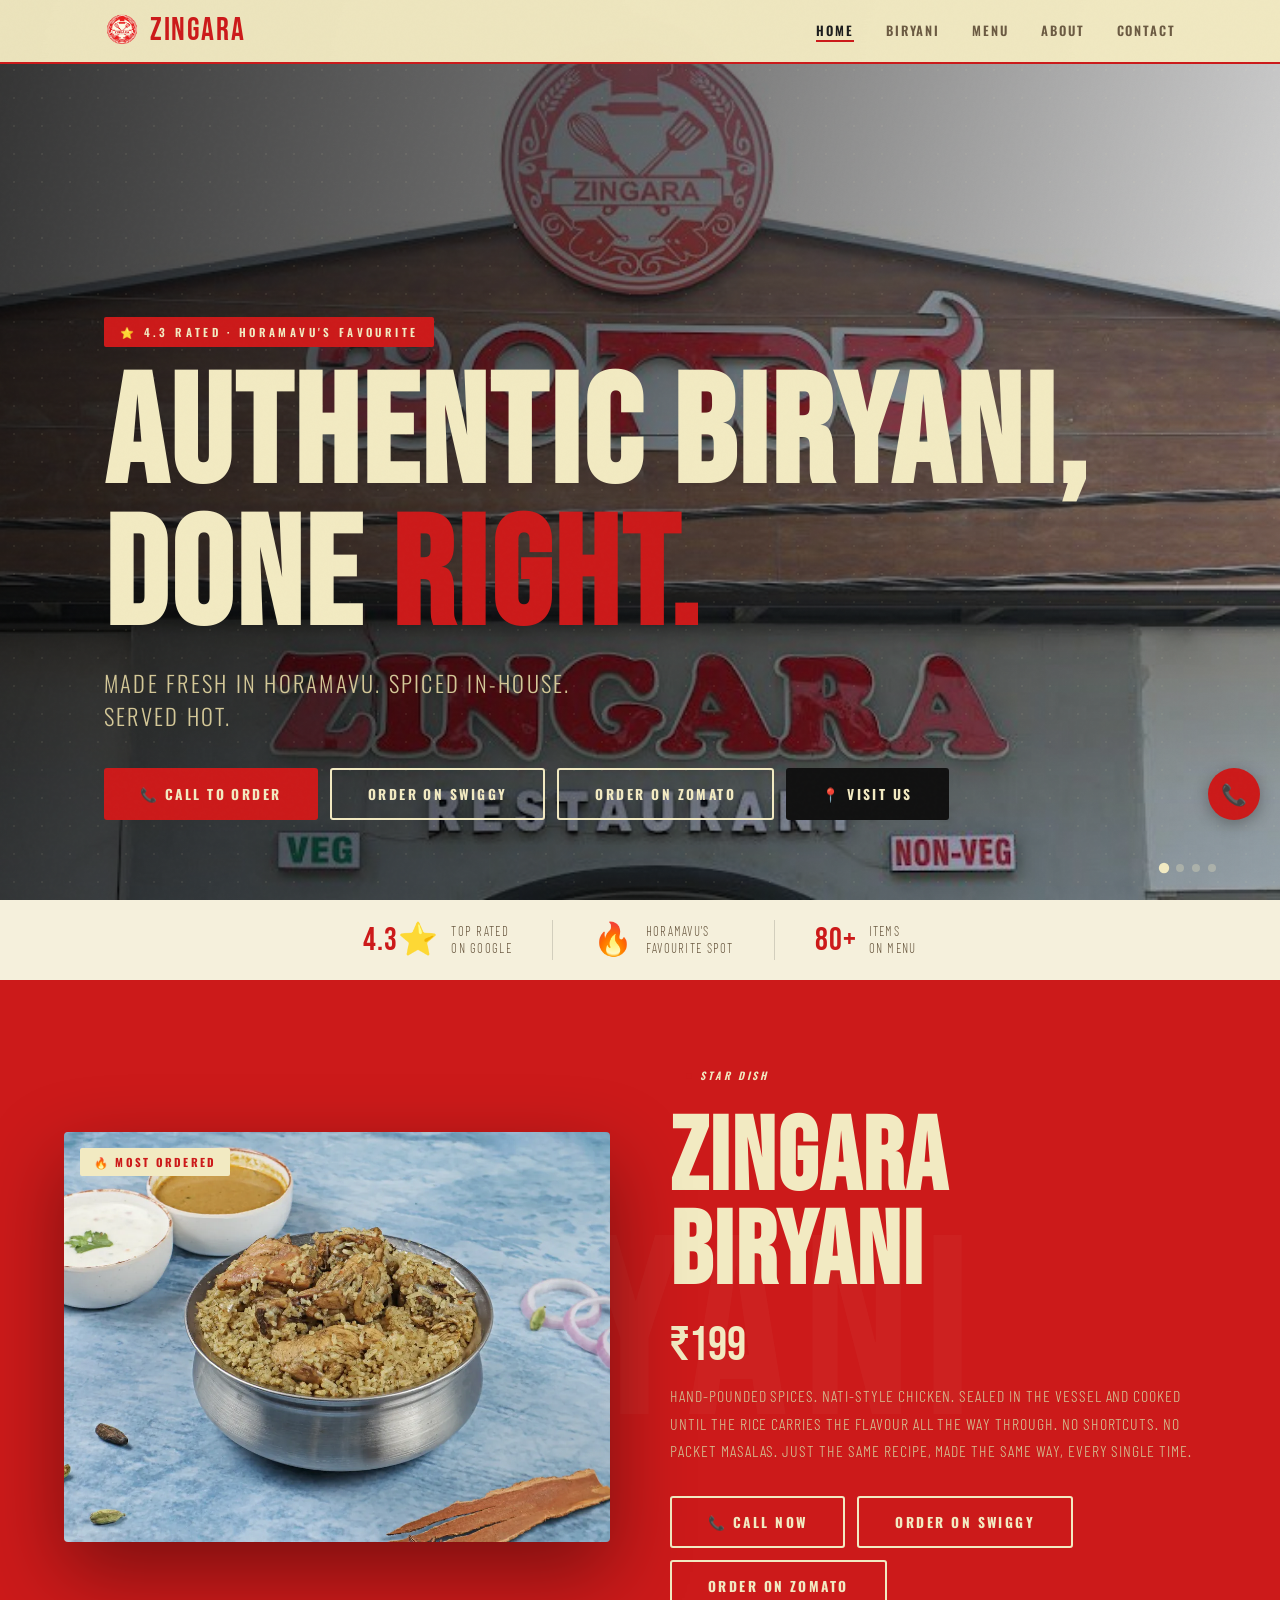
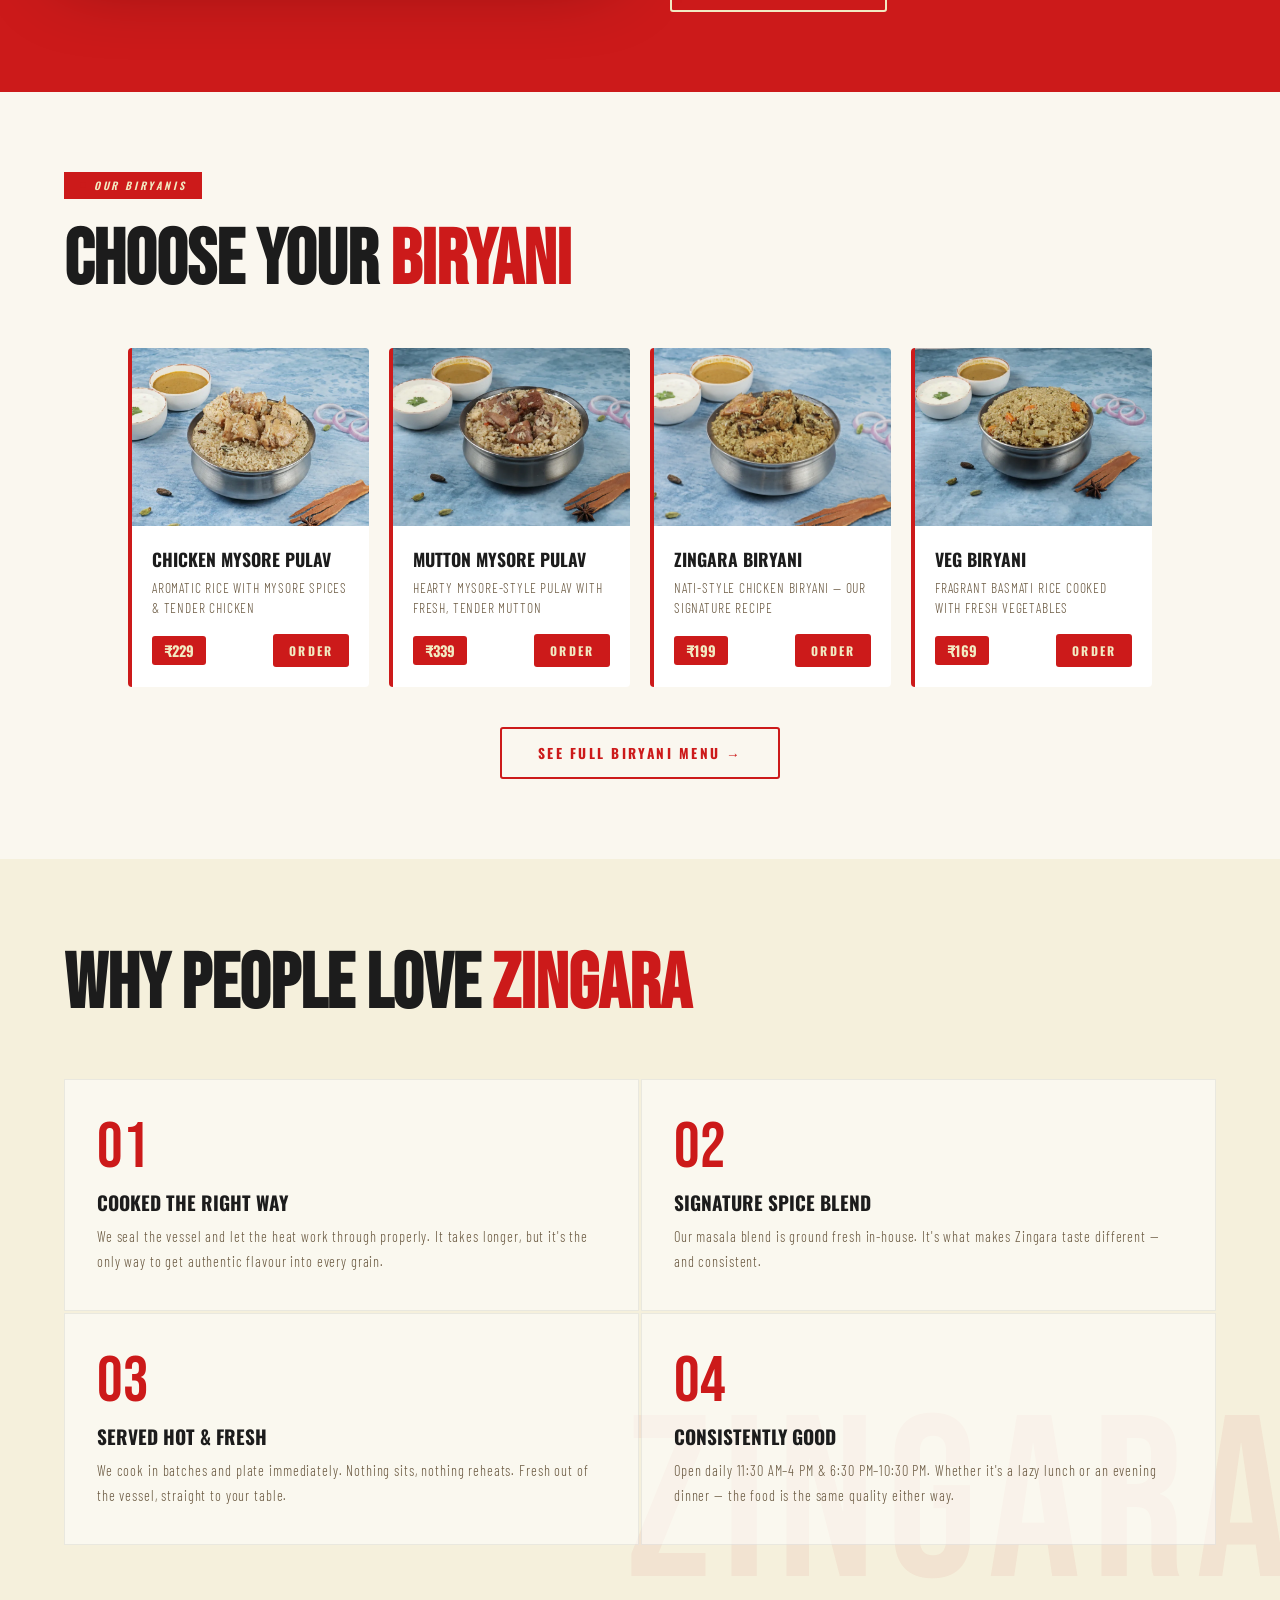
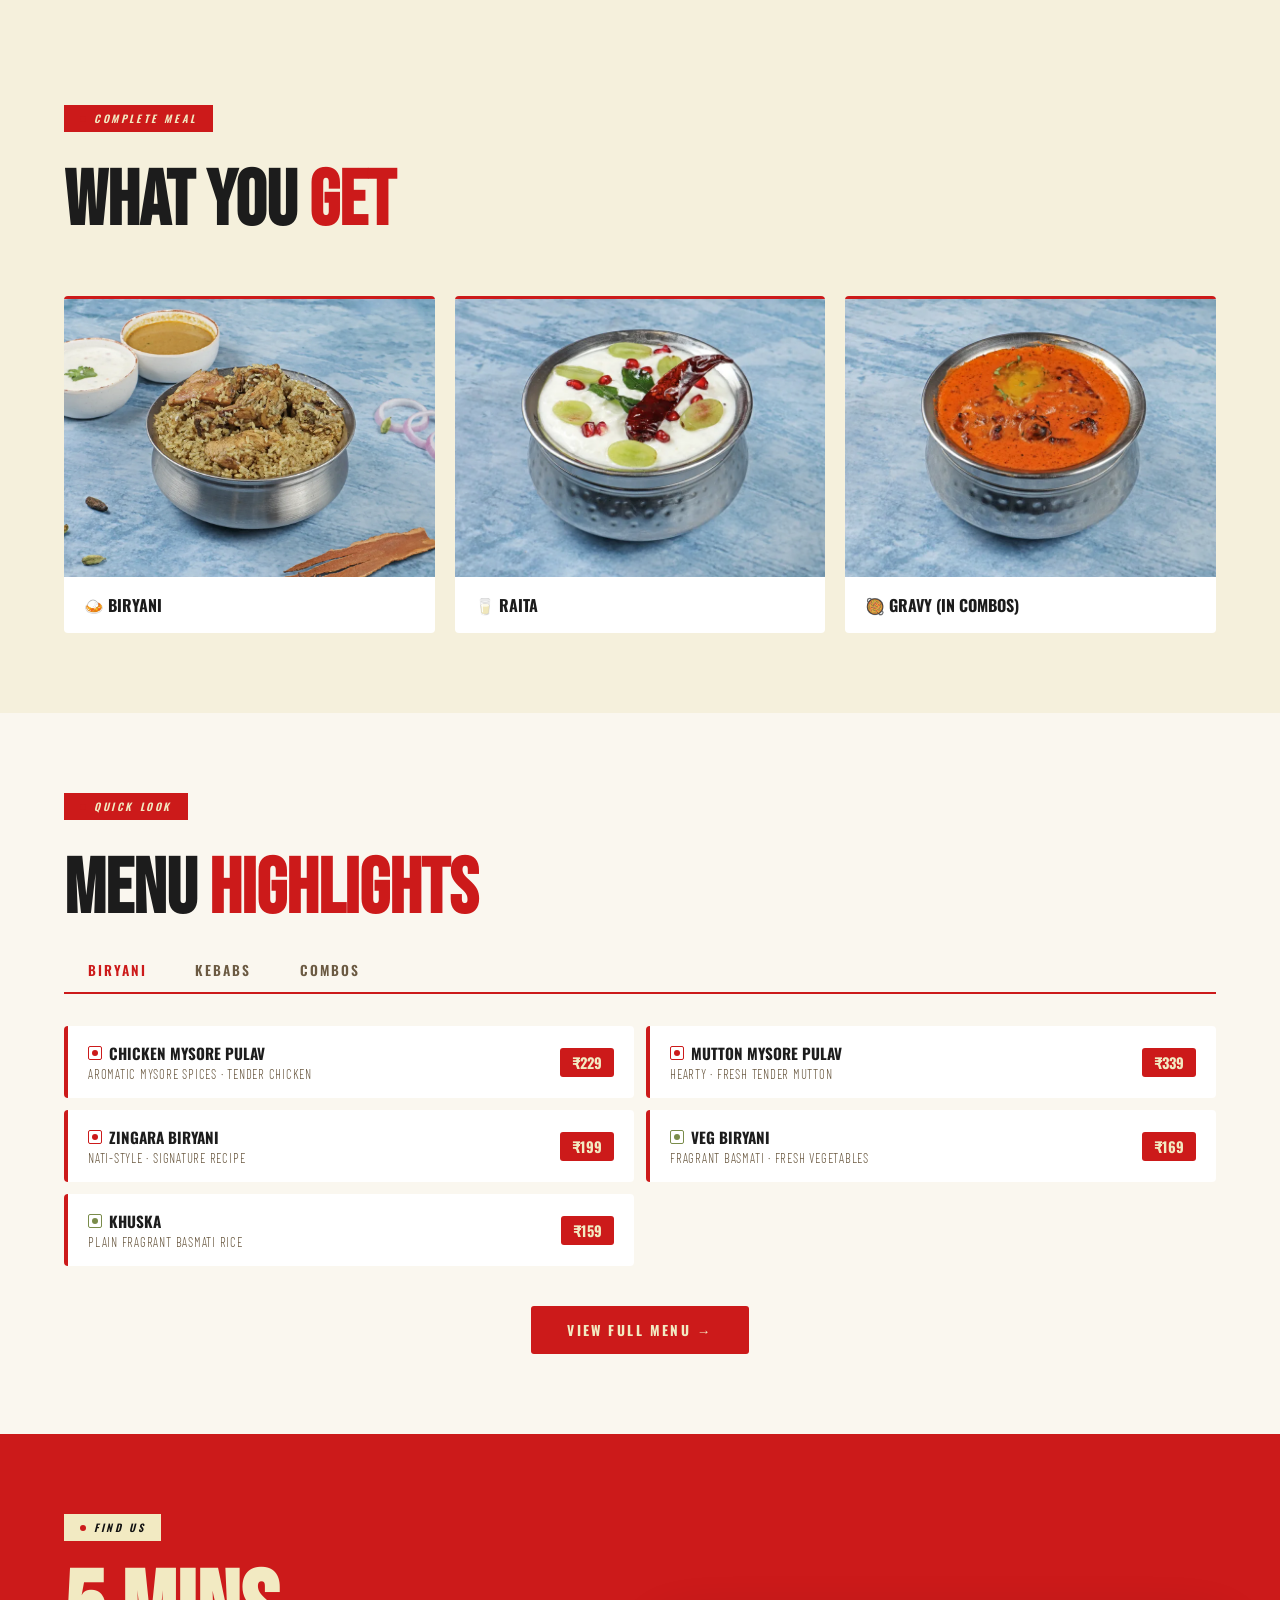
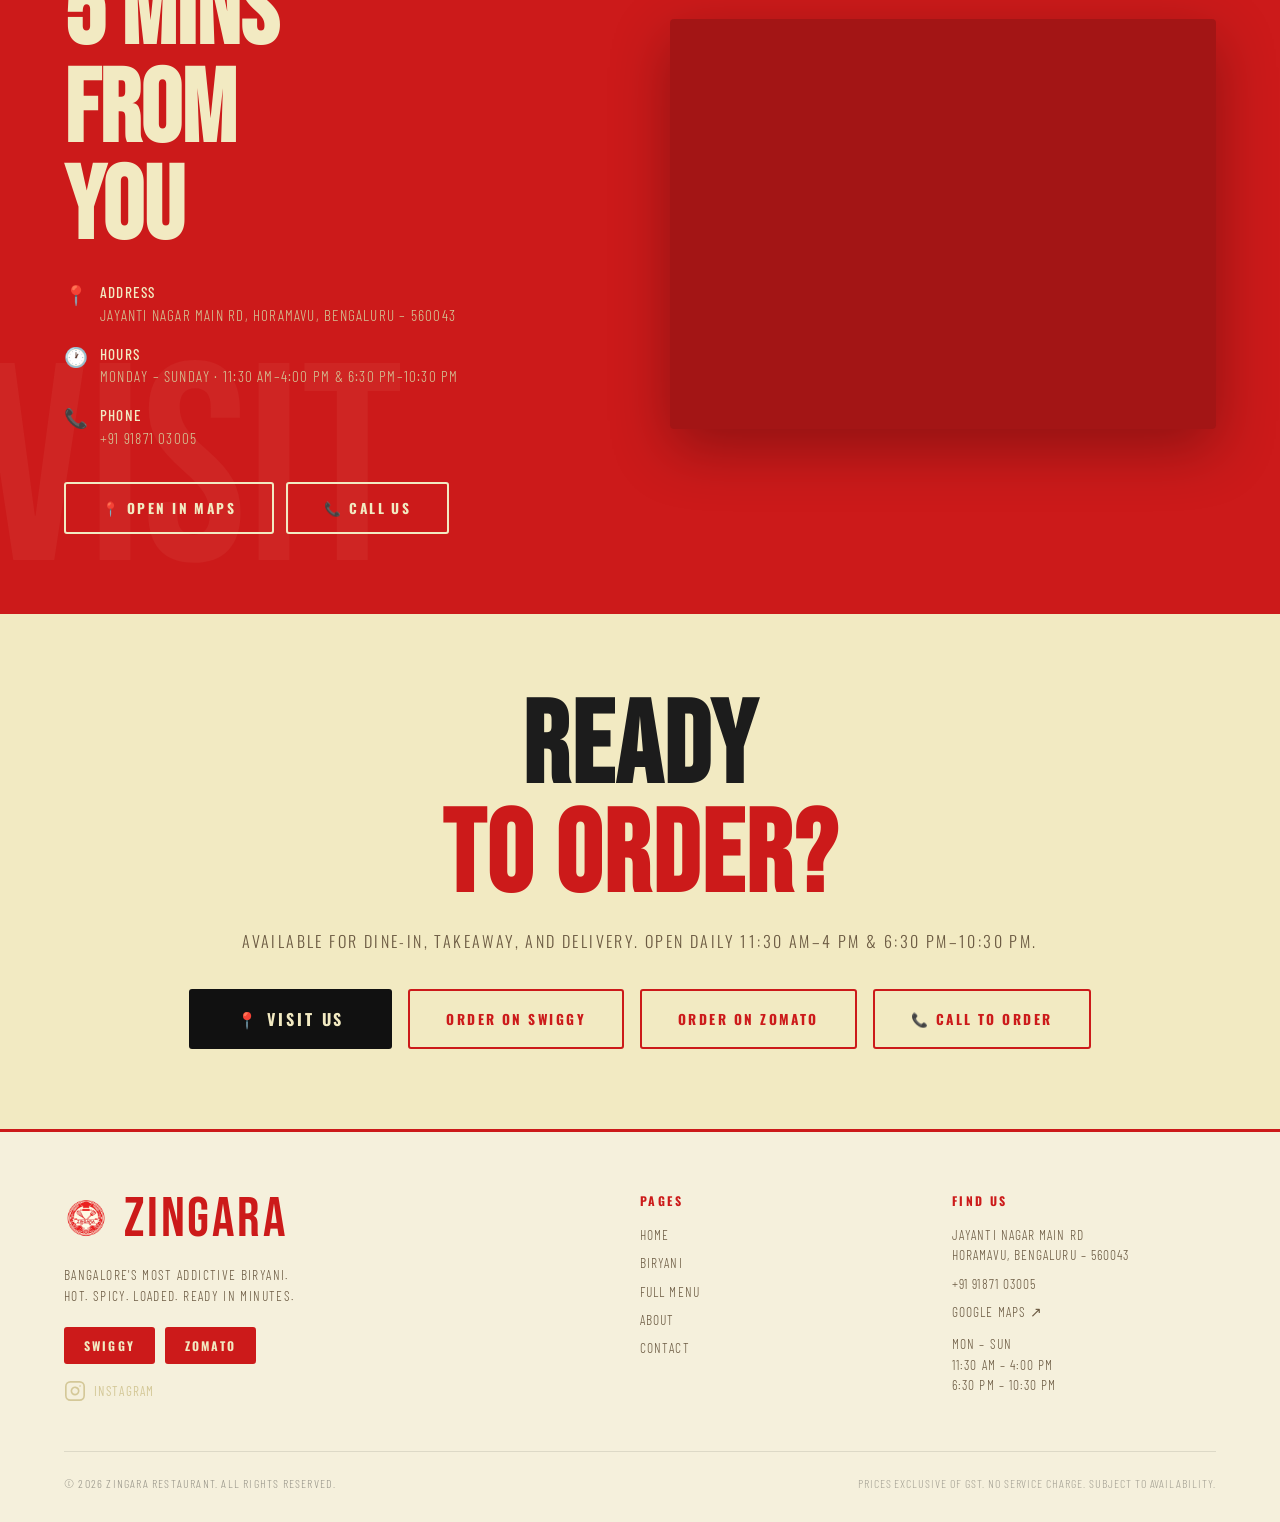
==== index.html @ f8fba6cc "Remove reveal animations, lazy loading, pageFadeIn — instant display on all non-hero elements" ====
<!DOCTYPE html>
<html lang="en">
<head>
  <meta charset="UTF-8">
  <meta name="viewport" content="width=device-width, initial-scale=1.0">

  <!-- SEO -->
  <title>Zingara Restaurant — Best Biryani in Horamavu, Bangalore | Call to Order</title>
  <meta name="description" content="Zingara Restaurant in Horamavu, Bangalore. Rated 4.3⭐ for authentic dum biryani, Chicken Mysore Pulav, Mutton Biryani & more. Call 09187103005 or order on Swiggy & Zomato.">
  <meta name="keywords" content="biryani horamavu, best biryani bangalore, zingara restaurant, chicken biryani near me, mutton biryani horamavu, food delivery horamavu">
  <meta name="robots" content="index, follow">

  <!-- Open Graph -->
  <meta property="og:title" content="Zingara Restaurant — Best Biryani in Horamavu, Bangalore">
  <meta property="og:description" content="Rated 4.3⭐ — Dum biryani, Mysore Pulav, Seekh Kebab. Order now or visit us in Horamavu, Bengaluru.">
  <meta property="og:type" content="restaurant">
  <meta property="og:image" content="images/hero-1.jpg">
  <meta property="og:url" content="https://zingara.in">

  <!-- Favicon -->
  <link rel="icon" type="image/x-icon" href="favicon.ico">
  <link rel="icon" type="image/png" href="images/logo.png">

  <!-- Canonical -->
  <link rel="canonical" href="https://zingara.in/">

  <!-- Fonts -->
  <link rel="preconnect" href="https://fonts.googleapis.com">
  <link rel="preconnect" href="https://fonts.gstatic.com" crossorigin>
  <link href="https://fonts.googleapis.com/css2?family=Bebas+Neue&family=Oswald:wght@300;400;600;700&family=Barlow+Condensed:wght@300;400;500;600&display=swap" rel="stylesheet">

  <!-- Preload critical first-view image -->
  <link rel="preload" as="image" href="images/hero-1.jpg" type="image/jpeg">

  <!-- Stylesheet -->
  <link rel="stylesheet" href="css/style.css">

  <!-- Schema.org structured data -->
  <script type="application/ld+json">
  {
    "@context": "https://schema.org",
    "@type": "Restaurant",
    "name": "Zingara Restaurant",
    "description": "Authentic biryani and South Indian cuisine in Horamavu, Bangalore.",
    "address": {
      "@type": "PostalAddress",
      "streetAddress": "Jayanti Nagar Main Road, Horamavu",
      "addressLocality": "Bengaluru",
      "addressRegion": "Karnataka",
      "postalCode": "560043",
      "addressCountry": "IN"
    },
    "telephone": "+919187103005",
    "aggregateRating": {
      "@type": "AggregateRating",
      "ratingValue": "4.3",
      "reviewCount": "123"
    },
    "servesCuisine": ["South Indian", "Biryani", "Kebabs", "North Indian"],
    "priceRange": "₹400–₹600",
    "openingHours": ["Mo-Su 11:30-16:00", "Mo-Su 18:30-22:30"],
    "url": "https://zingara.in",
    "hasMap": "https://maps.app.goo.gl/2zYzayMaxCLqLi6e7"
  }
  </script>
</head>
<body>

<!-- ── NAVBAR ── -->
<nav id="navbar"></nav>
<div class="nav-overlay" id="navOverlay"></div>
<div class="mobile-nav" id="mobileNav"></div>

<!-- ══════════════════════════════════════
     SECTION 1: HERO
════════════════════════════════════════ -->
<section class="hero" aria-label="Hero banner">
  <!-- Carousel slides — add your images as images/hero-1.JPG etc -->
  <div class="hero-carousel">
    <div class="hero-slide active">
      <picture>
          <source srcset="images/hero-1.jpg" type="image/jpeg">
          <img
        src="images/hero-1.jpg"
        alt="Zingara signature biryani served hot"
        width="1440" height="900"
        loading="eager"
        fetchpriority="high"
      >
        </picture>
    </div>
    <div class="hero-slide">
      <picture>
          <source srcset="images/hero-2.jpg" type="image/jpeg">
          <img
        src="images/hero-2.jpg"
        alt="Chicken Mysore Pulav at Zingara"
        width="1440" height="900"
      >
        </picture>
    </div>
    <div class="hero-slide">
      <picture>
          <source srcset="images/hero-3.jpg" type="image/jpeg">
          <img
        src="images/hero-3.jpg"
        alt="Seekh kebab platter at Zingara Restaurant"
        width="1440" height="900"
      >
        </picture>
    </div>
    <div class="hero-slide">
      <picture>
          <source srcset="images/hero-4.jpg" type="image/jpeg">
          <img
        src="images/hero-4.jpg"
        alt="Zingara Restaurant interior Horamavu"
        width="1440" height="900"
      >
        </picture>
    </div>
  </div>
  <div class="hero-overlay" aria-hidden="true"></div>
  <div class="hero-pattern" aria-hidden="true"></div>

  <div class="hero-content">
    <div class="hero-badge">⭐ 4.3 Rated · Horamavu's Favourite</div>
    <h1 class="hero-title">
      AUTHENTIC BIRYANI,<br>DONE <span class="accent">RIGHT.</span>
    </h1>
    <p class="hero-sub">Made fresh in Horamavu. Spiced in-house. Served hot.</p>

    <div class="hero-ctas">
      <a href="tel:+919187103005" class="btn btn-primary hero-cta-call">📞 Call to Order</a>
      <a href="https://www.swiggy.com/direct/brand/230006?source=swiggy-direct&subSource=google" target="_blank" rel="noopener" class="btn btn-outline-cream hero-cta-swiggy">Order on Swiggy</a>
      <a href="https://link.zomato.com/xqzv/rshare?id=133623290305633fe" target="_blank" rel="noopener" class="btn btn-outline-cream hero-cta-zomato">Order on Zomato</a>
      <a href="#order-online" class="btn btn-primary hero-cta-order">Order Online</a>
      <a href="https://maps.app.goo.gl/2zYzayMaxCLqLi6e7" target="_blank" rel="noopener" class="btn btn-black hero-cta-visit">📍 Visit Us</a>
    </div>
  </div>

  <!-- Dot navigation -->
  <div class="hero-dots" aria-label="Carousel navigation">
    <button class="hero-dot active" aria-label="Slide 1"></button>
    <button class="hero-dot" aria-label="Slide 2"></button>
    <button class="hero-dot" aria-label="Slide 3"></button>
    <button class="hero-dot" aria-label="Slide 4"></button>
  </div>
</section>

<!-- ══════════════════════════════════════
     SECTION 2: TRUST BAR
════════════════════════════════════════ -->
<div class="trust-bar" aria-label="Trust indicators">
  <div class="trust-bar-inner">
    <div class="trust-item">
      <span class="trust-num">4.3⭐</span>
      <span class="trust-label">Top Rated<br>on Google</span>
    </div>
    <div class="trust-divider" aria-hidden="true"></div>
    <div class="trust-item">
      <span class="trust-num">🔥</span>
      <span class="trust-label">Horamavu's<br>Favourite Spot</span>
    </div>
    <div class="trust-divider" aria-hidden="true"></div>
    <div class="trust-item">
      <span class="trust-num">80+</span>
      <span class="trust-label">Items<br>on Menu</span>
    </div>
  </div>
</div>

<!-- ══════════════════════════════════════
     SECTION 3: STAR PRODUCT
════════════════════════════════════════ -->
<section class="star-product" aria-label="Featured dish">
  <div class="star-product-inner">
    <div class="star-product-img">
      <span class="most-ordered-tag">🔥 Most Ordered</span>
      <picture>
          <source srcset="images/opt/zingara-biryani-lg.webp" type="image/webp">
          <img
        src="images/opt/zingara-biryani-lg.jpg"
        alt="Zingara Biryani — our signature nati-style chicken biryani"
        width="600" height="450"
        loading="eager" fetchpriority="high"
      >
        </picture>
    </div>
    <div class="star-product-text">
      <div class="section-badge">Star Dish</div>
      <h2>ZINGARA<br>BIRYANI</h2>
      <div class="price">₹199</div>
      <p class="desc">
        Hand-pounded spices. Nati-style chicken. Sealed in the vessel
        and cooked until the rice carries the flavour all the way through.
        No shortcuts. No packet masalas. Just the same recipe,
        made the same way, every single time.
      </p>
      <div class="star-ctas">
        <a href="tel:+919187103005" class="btn btn-outline-cream">📞 Call Now</a>
        <a href="https://www.swiggy.com/direct/brand/230006?source=swiggy-direct&subSource=google" target="_blank" rel="noopener" class="btn btn-outline-cream">Order on Swiggy</a>
        <a href="https://link.zomato.com/xqzv/rshare?id=133623290305633fe" target="_blank" rel="noopener" class="btn btn-outline-cream">Order on Zomato</a>
      </div>
    </div>
  </div>
</section>

<!-- ══════════════════════════════════════
     SECTION 4: CHOOSE YOUR BIRYANI
════════════════════════════════════════ -->
<section class="biryani-grid-section" aria-label="Choose your biryani">
  <div class="section-header">
    <div class="section-badge">Our Biryanis</div>
    <h2>CHOOSE YOUR <span class="red">BIRYANI</span></h2>
  </div>
  <div class="biryani-grid container">
    <!-- Card 1 -->
    <article class="biryani-card">
      <div class="biryani-card-img">
        <picture>
          <source srcset="images/opt/chicken-mysore-pulav.webp" type="image/webp">
          <img src="images/opt/chicken-mysore-pulav.jpg" alt="Chicken Mysore Pulav" width="400" height="300">
        </picture>
      </div>
      <div class="biryani-card-body">
        <div class="biryani-card-name">Chicken Mysore Pulav</div>
        <p class="biryani-card-hook">Aromatic rice with Mysore spices & tender chicken</p>
        <div class="biryani-card-footer">
          <span class="price-badge">₹229</span>
          <a href="tel:+919187103005" class="btn btn-primary">Order</a>
        </div>
      </div>
    </article>
    <!-- Card 2 -->
    <article class="biryani-card">
      <div class="biryani-card-img">
        <picture>
          <source srcset="images/opt/mutton-mysore-pulav.webp" type="image/webp">
          <img src="images/opt/mutton-mysore-pulav.jpg" alt="Mutton Mysore Pulav" width="400" height="300">
        </picture>
      </div>
      <div class="biryani-card-body">
        <div class="biryani-card-name">Mutton Mysore Pulav</div>
        <p class="biryani-card-hook">Hearty Mysore-style pulav with fresh, tender mutton</p>
        <div class="biryani-card-footer">
          <span class="price-badge">₹339</span>
          <a href="tel:+919187103005" class="btn btn-primary">Order</a>
        </div>
      </div>
    </article>
    <!-- Card 3 -->
    <article class="biryani-card">
      <div class="biryani-card-img">
        <picture>
          <source srcset="images/opt/zingara-biryani-lg.webp" type="image/webp">
          <img src="images/opt/zingara-biryani-lg.jpg" alt="Zingara Biryani" width="400" height="300">
        </picture>
      </div>
      <div class="biryani-card-body">
        <div class="biryani-card-name">Zingara Biryani</div>
        <p class="biryani-card-hook">Nati-style chicken biryani — our signature recipe</p>
        <div class="biryani-card-footer">
          <span class="price-badge">₹199</span>
          <a href="tel:+919187103005" class="btn btn-primary">Order</a>
        </div>
      </div>
    </article>
    <!-- Card 4 -->
    <article class="biryani-card">
      <div class="biryani-card-img">
        <picture>
          <source srcset="images/opt/veg-biryani.webp" type="image/webp">
          <img src="images/opt/veg-biryani.jpg" alt="Veg Biryani" width="400" height="300">
        </picture>
      </div>
      <div class="biryani-card-body">
        <div class="biryani-card-name">Veg Biryani</div>
        <p class="biryani-card-hook">Fragrant basmati rice cooked with fresh vegetables</p>
        <div class="biryani-card-footer">
          <span class="price-badge">₹169</span>
          <a href="tel:+919187103005" class="btn btn-primary">Order</a>
        </div>
      </div>
    </article>
  </div>
  <div style="text-align:center; margin-top:40px;" >
    <a href="biryani.html" class="btn btn-outline-red">See Full Biryani Menu →</a>
  </div>
</section>

<!-- ══════════════════════════════════════
     SECTION 5: WHY PEOPLE LOVE ZINGARA
════════════════════════════════════════ -->
<section class="why-love" aria-label="Why people love Zingara">
  <div class="why-love-inner">
    <h2 >WHY PEOPLE LOVE <span style="color:var(--red)">ZINGARA</span></h2>
    <div class="why-grid">
      <div class="why-item">
        <div class="why-num">01</div>
        <div class="why-title">Cooked the Right Way</div>
        <p class="why-desc">We seal the vessel and let the heat work through properly. It takes longer, but it's the only way to get authentic flavour into every grain.</p>
      </div>
      <div class="why-item">
        <div class="why-num">02</div>
        <div class="why-title">Signature Spice Blend</div>
        <p class="why-desc">Our masala blend is ground fresh in-house. It's what makes Zingara taste different — and consistent.</p>
      </div>
      <div class="why-item">
        <div class="why-num">03</div>
        <div class="why-title">Served Hot & Fresh</div>
        <p class="why-desc">We cook in batches and plate immediately. Nothing sits, nothing reheats. Fresh out of the vessel, straight to your table.</p>
      </div>
      <div class="why-item">
        <div class="why-num">04</div>
        <div class="why-title">Consistently Good</div>
        <p class="why-desc">Open daily 11:30 AM–4 PM &amp; 6:30 PM–10:30 PM. Whether it's a lazy lunch or an evening dinner — the food is the same quality either way.</p>
      </div>
    </div>
  </div>
</section>

<!-- ══════════════════════════════════════
     SECTION 6: WHAT YOU GET
════════════════════════════════════════ -->
<section class="what-you-get" aria-label="What you get with your meal">
  <div class="what-you-get-inner">
    <div class="section-badge">Complete Meal</div>
    <h2 >WHAT YOU <span style="color:var(--red)">GET</span></h2>
    <div class="what-grid">
      <div class="what-card">
        <div class="what-card-img">
          <picture>
          <source srcset="images/opt/zingara-biryani-lg.webp" type="image/webp">
          <img src="images/opt/zingara-biryani-lg.jpg" alt="Biryani portion" width="400" height="300">
        </picture>
        </div>
        <div class="what-card-label">🍛 Biryani</div>
      </div>
      <div class="what-card">
        <div class="what-card-img">
          <picture>
          <source srcset="images/opt/curd-rice.webp" type="image/webp">
          <img src="images/opt/curd-rice.jpg" alt="Cooling raita" width="400" height="300">
        </picture>
        </div>
        <div class="what-card-label">🥛 Raita</div>
      </div>
      <div class="what-card">
        <div class="what-card-img">
          <picture>
          <source srcset="images/opt/butter-chicken.webp" type="image/webp">
          <img src="images/opt/butter-chicken.jpg" alt="Accompanying gravy" width="400" height="300">
        </picture>
        </div>
        <div class="what-card-label">🥘 Gravy (in combos)</div>
      </div>
    </div>
  </div>
</section>

<!-- ══════════════════════════════════════
     SECTION 7: QUICK MENU PREVIEW
════════════════════════════════════════ -->
<section class="menu-preview" aria-label="Quick menu preview">
  <div class="menu-preview-inner">
    <div class="section-badge">Quick Look</div>
    <h2 >MENU <span style="color:var(--red)">HIGHLIGHTS</span></h2>

    <div class="menu-tabs">
      <button class="menu-tab active" data-tab="tab-biryani">Biryani</button>
      <button class="menu-tab" data-tab="tab-kebabs">Kebabs</button>
      <button class="menu-tab" data-tab="tab-combos">Combos</button>
    </div>

    <!-- Biryani tab -->
    <div class="menu-panel active" id="tab-biryani">
      <div class="menu-item-row">
        <div>
          <div class="menu-item-name" style="display:flex;align-items:center;gap:7px;"><span class="nonveg-dot" aria-label="Non-vegetarian"></span> Chicken Mysore Pulav</div>
          <div class="menu-item-desc">Aromatic Mysore spices · tender chicken</div>
        </div>
        <span class="price-badge">₹229</span>
      </div>
      <div class="menu-item-row">
        <div>
          <div class="menu-item-name" style="display:flex;align-items:center;gap:7px;"><span class="nonveg-dot" aria-label="Non-vegetarian"></span> Mutton Mysore Pulav</div>
          <div class="menu-item-desc">Hearty · fresh tender mutton</div>
        </div>
        <span class="price-badge">₹339</span>
      </div>
      <div class="menu-item-row">
        <div>
          <div class="menu-item-name" style="display:flex;align-items:center;gap:7px;"><span class="nonveg-dot" aria-label="Non-vegetarian"></span> Zingara Biryani</div>
          <div class="menu-item-desc">Nati-style · signature recipe</div>
        </div>
        <span class="price-badge">₹199</span>
      </div>
      <div class="menu-item-row">
        <div>
          <div class="menu-item-name" style="display:flex;align-items:center;gap:7px;"><span class="veg-dot" aria-label="Vegetarian"></span> Veg Biryani</div>
          <div class="menu-item-desc">Fragrant basmati · fresh vegetables</div>
        </div>
        <span class="price-badge">₹169</span>
      </div>
      <div class="menu-item-row">
        <div>
          <div class="menu-item-name" style="display:flex;align-items:center;gap:7px;"><span class="veg-dot" aria-label="Vegetarian"></span> Khuska</div>
          <div class="menu-item-desc">Plain fragrant basmati rice</div>
        </div>
        <span class="price-badge">₹159</span>
      </div>
    </div>

    <!-- Kebabs tab -->
    <div class="menu-panel" id="tab-kebabs">
      <div class="menu-item-row">
        <div>
          <div class="menu-item-name" style="display:flex;align-items:center;gap:7px;"><span class="nonveg-dot" aria-label="Non-vegetarian"></span>Peri Peri Chicken Seekh Kebab</div>
          <div class="menu-item-desc">African-Portuguese spices · tangy perfection</div>
        </div>
        <span class="price-badge">₹169</span>
      </div>
      <div class="menu-item-row">
        <div>
          <div class="menu-item-name" style="display:flex;align-items:center;gap:7px;"><span class="nonveg-dot" aria-label="Non-vegetarian"></span>Thai Basil & Lemongrass Chicken Seekh</div>
          <div class="menu-item-desc">Lemongrass · kaffir lime · Thai basil</div>
        </div>
        <span class="price-badge">₹169</span>
      </div>
      <div class="menu-item-row">
        <div>
          <div class="menu-item-name" style="display:flex;align-items:center;gap:7px;"><span class="nonveg-dot" aria-label="Non-vegetarian"></span>Cheesy Jalapeño Chicken Seekh</div>
          <div class="menu-item-desc">Melted cheese · spicy jalapeño</div>
        </div>
        <span class="price-badge">₹169</span>
      </div>
      <div class="menu-item-row">
        <div>
          <div class="menu-item-name" style="display:flex;align-items:center;gap:7px;"><span class="nonveg-dot" aria-label="Non-vegetarian"></span>Spicy Mutton Seekh</div>
          <div class="menu-item-desc">Bold masala · smoky · Chef's Special</div>
        </div>
        <span class="price-badge">₹219</span>
      </div>
      <div class="menu-item-row">
        <div>
          <div class="menu-item-name" style="display:flex;align-items:center;gap:7px;"><span class="nonveg-dot" aria-label="Non-vegetarian"></span>Chicken Seekh Platter</div>
          <div class="menu-item-desc">4 pcs · onion salad · mint chutney · gravy · 2 parota</div>
        </div>
        <span class="price-badge">₹349</span>
      </div>
    </div>

    <!-- Combos tab -->
    <div class="menu-panel" id="tab-combos">
      <div class="menu-item-row">
        <div>
          <div class="menu-item-name" style="display:flex;align-items:center;gap:7px;"><span class="nonveg-dot" aria-label="Non-vegetarian"></span>Chicken Mysore Pulav Meal</div>
          <div class="menu-item-desc">Pulav + Seekh (1pc) + Raita + Chicken Gravy + Parota + Sweet</div>
        </div>
        <span class="price-badge">₹299</span>
      </div>
      <div class="menu-item-row">
        <div>
          <div class="menu-item-name" style="display:flex;align-items:center;gap:7px;"><span class="nonveg-dot" aria-label="Non-vegetarian"></span>Mutton Mysore Pulav Meal</div>
          <div class="menu-item-desc">Pulav + Mutton Seekh (1pc) + Raita + Mutton Gravy + Parota + Sweet</div>
        </div>
        <span class="price-badge">₹359</span>
      </div>
      <div class="menu-item-row">
        <div>
          <div class="menu-item-name" style="display:flex;align-items:center;gap:7px;"><span class="veg-dot" aria-label="Vegetarian"></span>Veg / Mushroom Biryani Meal</div>
          <div class="menu-item-desc">Biryani + Veg Kabab + Raita + Veg Gravy + Parota + Sweet</div>
        </div>
        <span class="price-badge">₹219</span>
      </div>
    </div>

    <div class="menu-preview-cta">
      <a href="menu.html" class="btn btn-primary">View Full Menu →</a>
    </div>
  </div>
</section>

<!-- ══════════════════════════════════════
     SECTION 8: LOCATION
════════════════════════════════════════ -->
<section class="location-section" aria-label="Location and directions">
  <div class="location-inner">
    <div class="location-text">
      <div class="section-badge" style="background:var(--cream); color:var(--black);">Find Us</div>
      <h2>5 MINS<br>FROM<br>YOU</h2>
      <div class="location-detail">
        <span class="location-icon">📍</span>
        <div class="location-info">
          <strong>Address</strong>
          Jayanti Nagar Main Rd, Horamavu, Bengaluru – 560043
        </div>
      </div>
      <div class="location-detail">
        <span class="location-icon">🕐</span>
        <div class="location-info">
          <strong>Hours</strong>
          Monday – Sunday · 11:30 AM–4:00 PM &amp; 6:30 PM–10:30 PM
        </div>
      </div>
      <div class="location-detail">
        <span class="location-icon">📞</span>
        <div class="location-info">
          <strong>Phone</strong>
          +91 91871 03005
        </div>
      </div>
      <div class="location-ctas">
        <a href="https://maps.app.goo.gl/2zYzayMaxCLqLi6e7" target="_blank" rel="noopener" class="btn btn-outline-cream">📍 Open in Maps</a>
        <a href="tel:+919187103005" class="btn btn-outline-cream">📞 Call Us</a>
      </div>
    </div>
    <div class="location-map">
      <!-- Replace src with actual Google Maps embed URL when available -->
      <iframe
        title="Zingara Restaurant location map"
        src="https://maps.google.com/maps?q=Jayanti+Nagar+Main+Rd+Horamavu+Bengaluru&output=embed"
        allowfullscreen referrerpolicy="no-referrer-when-downgrade"
        style="width:100%;height:100%;border:0;"
      ></iframe>
    </div>
  </div>
</section>

<!-- ══════════════════════════════════════
     SECTION 9: FINAL PUSH
════════════════════════════════════════ -->
<section class="final-push" id="order-online" aria-label="Final call to action">
  <div class="container">
    <h2 >READY<br><span>TO ORDER?</span></h2>
    <p >Available for dine-in, takeaway, and delivery. Open daily 11:30 AM–4 PM &amp; 6:30 PM–10:30 PM.</p>
    <div class="final-ctas">
      <a href="https://maps.app.goo.gl/2zYzayMaxCLqLi6e7" target="_blank" rel="noopener" class="btn btn-black" style="font-size:1rem; padding:18px 48px;">📍 Visit Us</a>
      <a href="https://www.swiggy.com/direct/brand/230006?source=swiggy-direct&subSource=google" target="_blank" rel="noopener" class="btn btn-outline-red">Order on Swiggy</a>
      <a href="https://link.zomato.com/xqzv/rshare?id=133623290305633fe" target="_blank" rel="noopener" class="btn btn-outline-red">Order on Zomato</a>
      <a href="tel:+919187103005" class="btn btn-outline-red">📞 Call to Order</a>
    </div>
  </div>
</section>

<!-- ── FOOTER ── -->
<footer id="site-footer"></footer>

<!-- ── FLOATING BUTTONS ── -->
<div class="floating-btns" aria-label="Quick contact">
  <a href="tel:+919187103005" class="floating-btn floating-call" title="Call Us" aria-label="Call Zingara">📞</a>
</div>

<!-- Scripts -->
<script src="js/components.js"></script>
<script src="js/main.js"></script>
</body>
</html>
---- css/style.css ----
/* ============================================================
   ZINGARA RESTAURANT — GLOBAL STYLESHEET
   Design System: Bold Street / High-Energy / Food-First
   ============================================================ */

/* ── GOOGLE FONTS ── */
@import url('https://fonts.googleapis.com/css2?family=Bebas+Neue&family=Oswald:wght@300;400;600;700&family=Barlow+Condensed:wght@300;400;500;600&display=swap');

/* ── DESIGN TOKENS ── */
:root {
  --red: #CC1A1A;
  --red-hover: #A01010;
  --red-deep: #7A0A0A;
  --cream: #F2EAC2;
  --cream-dim: #D4C898;
  --black: #111111;
  --off-white: #FAF7EF;
  --warm-surf: #F5F0DC;
  --text-dark: #1C1C1C;
  --text-muted: #6B5A42;
  --border-cream: rgba(242, 234, 194, 0.2);
}

/* ── RESET ── */
*,
*::before,
*::after {
  margin: 0;
  padding: 0;
  box-sizing: border-box;
}

html {
  scroll-behavior: smooth;
}

img {
  display: block;
  width: 100%;
  height: 100%;
  object-fit: cover;
}

a {
  text-decoration: none;
  color: inherit;
}

ul {
  list-style: none;
}

button {
  cursor: pointer;
  border: none;
  background: none;
}

body {
  font-family: 'Barlow Condensed', sans-serif;
  background: var(--off-white);
  color: var(--text-dark);
  overflow-x: hidden;
}

/* ── NOISE TEXTURE OVERLAY ── */
body::after {
  content: '';
  position: fixed;
  inset: 0;
  background-image: url("data:image/svg+xml,%3Csvg viewBox='0 0 256 256' xmlns='http://www.w3.org/2000/svg'%3E%3Cfilter id='n'%3E%3CfeTurbulence type='fractalNoise' baseFrequency='0.9' numOctaves='4' stitchTiles='stitch'/%3E%3C/filter%3E%3Crect width='100%25' height='100%25' filter='url(%23n)' opacity='0.04'/%3E%3C/svg%3E");
  pointer-events: none;
  z-index: 9999;
  opacity: 0.35;
}

/* â”€â”€ PAGE HERO BACKGROUNDS (STATIC) â”€â”€ */
.page-hero-bg {
  position: absolute;
  inset: 0;
  z-index: 0;
  background-size: cover;
  background-position: center;
  pointer-events: none;
  transform: scale(1.02);
}

.page-hero-scrim {
  position: absolute;
  inset: 0;
  z-index: 1;
  pointer-events: none;
}

.page-hero-scrim--light {
  background: linear-gradient(180deg,
      rgba(242, 234, 194, 0.92) 0%,
      rgba(242, 234, 194, 0.70) 45%,
      rgba(242, 234, 194, 0.90) 100%);
}

/* ============================================================
   TYPOGRAPHY UTILITIES
   ============================================================ */
.font-display {
  font-family: 'Bebas Neue', sans-serif;
  font-weight: 400;
  text-transform: uppercase;
  letter-spacing: 0.04em;
}

.font-ui {
  font-family: 'Oswald', sans-serif;
  text-transform: uppercase;
}

.font-body {
  font-family: 'Barlow Condensed', sans-serif;
}

/* ============================================================
   LAYOUT UTILITIES
   ============================================================ */
.container {
  max-width: 1200px;
  margin: 0 auto;
  padding: 0 5vw;
}

.section {
  padding: 80px 5vw;
}

.section-sm {
  padding: 60px 5vw;
}

/* ============================================================
   SECTION LABEL BADGE
   ============================================================ */
.section-badge {
  display: inline-flex;
  align-items: center;
  gap: 8px;
  background: var(--red);
  color: var(--cream);
  font-family: 'Oswald', sans-serif;
  font-weight: 600;
  font-style: italic;
  font-size: 0.65rem;
  letter-spacing: 0.25em;
  text-transform: uppercase;
  padding: 6px 16px;
  border-radius: 0;
  margin-bottom: 24px;
}

.section-badge::before {
  content: '';
  width: 6px;
  height: 6px;
  border-radius: 50%;
  background: var(--red);
  flex-shrink: 0;
}

/* ============================================================
   BUTTONS
   ============================================================ */
.btn {
  display: inline-flex;
  align-items: center;
  justify-content: center;
  gap: 8px;
  font-family: 'Oswald', sans-serif;
  font-weight: 700;
  font-size: 0.85rem;
  letter-spacing: 0.18em;
  text-transform: uppercase;
  padding: 14px 36px;
  border-radius: 3px;
  transition: all 0.2s ease;
  cursor: pointer;
  white-space: nowrap;
}

.btn-primary {
  background: var(--red);
  color: var(--cream);
}

.btn-primary:hover {
  background: var(--red-hover);
  transform: translateY(-1px);
}

.btn-primary:active {
  background: var(--red-deep);
  transform: translateY(0);
}

.btn-outline-cream {
  background: transparent;
  color: var(--cream);
  border: 2px solid var(--cream);
}

.btn-outline-cream:hover {
  background: rgba(242, 234, 194, 0.12);
}

.btn-outline-red {
  background: transparent;
  color: var(--red);
  border: 2px solid var(--red);
}

.btn-outline-red:hover {
  background: var(--red);
  color: var(--cream);
}

.btn-black {
  background: var(--black);
  color: var(--cream);
}

.btn-black:hover {
  background: #222;
}

/* ============================================================
   NAVBAR
   ============================================================ */
#navbar {
  position: fixed;
  top: 0;
  left: 0;
  right: 0;
  z-index: 1000;
  background: rgba(242, 234, 194, 0.97);
  backdrop-filter: blur(12px);
  border-bottom: 2px solid var(--red);
  height: 64px;
  transition: height 0.3s ease, border-width 0.3s ease;
}

#navbar.scrolled {
  height: 52px;
  border-bottom-width: 1px;
}

.nav-inner {
  max-width: 1200px;
  margin: 0 auto;
  padding: 0 5vw;
  height: 100%;
  display: flex;
  align-items: center;
  justify-content: space-between;
}

.nav-logo {
  font-family: 'Bebas Neue', sans-serif;
  font-size: 2rem;
  color: var(--red);
  letter-spacing: 0.05em;
  display: flex;
  align-items: center;
  gap: 10px;
  line-height: 1;
}

.nav-logo-img {
  height: 36px;
  width: auto;
  display: block;
  flex-shrink: 0;
  object-fit: contain;
  /* Uncomment if logo needs inverting on dark navbar: */
  /* filter: brightness(0) invert(1); */
}

.nav-links {
  display: flex;
  align-items: center;
  gap: 32px;
}

.nav-links a {
  font-family: 'Oswald', sans-serif;
  font-weight: 600;
  font-size: 0.8rem;
  letter-spacing: 0.15em;
  text-transform: uppercase;
  color: var(--text-muted);
  position: relative;
  padding-bottom: 2px;
  transition: color 0.2s;
}

.nav-links a::after {
  content: '';
  position: absolute;
  bottom: 0;
  left: 0;
  width: 0;
  height: 2px;
  background: var(--red);
  transition: width 0.25s ease;
}

.nav-links a.active {
  color: var(--text-dark);
}

.nav-links a.active::after {
  width: 100%;
}

.nav-links a:hover {
  color: var(--text-dark);
}

.nav-links a:hover::after {
  width: 100%;
}

.hamburger {
  display: none;
  flex-direction: column;
  gap: 5px;
  padding: 8px;
  cursor: pointer;
  z-index: 1002;
  background: rgba(242, 234, 194, 0.1);
  border-radius: 4px;
  border: 1px solid rgba(204, 26, 26, 0.3);
}

/* Home hero: keep extra CTA mobile-only */
.hero-cta-order {
  display: none;
}

.hamburger span {
  display: block;
  width: 24px;
  height: 3px;
  background: var(--red);
  border-radius: 2px;
  transition: all 0.3s ease;
  box-shadow: 0 1px 2px rgba(0, 0, 0, 0.2);
}

.hamburger:hover {
  background: rgba(242, 234, 194, 0.2);
  border-color: var(--red);
}

.hamburger:hover span {
  background: var(--red-hover);
}

/* Mobile nav drawer */
.mobile-nav {
  display: none;
  position: fixed;
  top: 0;
  right: 0;
  bottom: 0;
  width: 280px;
  z-index: 1001;
  background: var(--red);
  padding: 80px 40px 40px;
  flex-direction: column;
  gap: 8px;
  transform: translateX(100%);
  transition: transform 0.35s cubic-bezier(0.16, 1, 0.3, 1);
}

.mobile-nav.open {
  transform: translateX(0);
}

.mobile-nav a {
  font-family: 'Bebas Neue', sans-serif;
  font-size: 2rem;
  color: var(--cream);
  letter-spacing: 0.04em;
  padding: 8px 0;
  border-bottom: 1px solid rgba(242, 234, 194, 0.15);
}

.mobile-nav a.active {
  color: #fff;
}

.mobile-nav a.active::after {
  content: '';
  display: block;
  width: 48px;
  height: 2px;
  background: var(--cream);
  margin-top: 6px;
}

.mobile-nav a:last-child {
  border: none;
}

.mobile-nav-close {
  position: absolute;
  top: 20px;
  right: 20px;
  font-size: 1.5rem;
  color: var(--cream);
  background: none;
  border: none;
  cursor: pointer;
}

.nav-overlay {
  display: none;
  position: fixed;
  inset: 0;
  z-index: 1000;
  background: rgba(0, 0, 0, 0.5);
}

.nav-overlay.open {
  display: block;
}

/* ============================================================
   HERO SECTION
   ============================================================ */
.hero {
  position: relative;
  min-height: 100vh;
  display: flex;
  align-items: flex-end;
  padding-bottom: 80px;
  overflow: hidden;
  background: var(--black);
}

.hero-carousel {
  position: absolute;
  inset: 0;
  z-index: 0;
}

.hero-slide {
  position: absolute;
  inset: 0;
  opacity: 0;
  transition: opacity 1.2s ease;
  background: #1a0a0a;
  /* fallback */
}

.hero-slide.active {
  opacity: 1;
}

.hero-slide img {
  width: 100%;
  height: 100%;
  object-fit: cover;
  /* Lazy-load friendly sizing */
}

/* Gradient overlay: darkens left side for text legibility */
.hero-overlay {
  position: absolute;
  inset: 0;
  z-index: 1;
  background: linear-gradient(105deg,
      rgba(0, 0, 0, 0.80) 0%,
      rgba(0, 0, 0, 0.50) 50%,
      rgba(0, 0, 0, 0.10) 100%);
}

/* Dot grid atmospheric pattern */
.hero-pattern {
  position: absolute;
  inset: 0;
  z-index: 2;
  background-image: radial-gradient(circle, rgba(242, 234, 194, 0.07) 1px, transparent 1px);
  background-size: 28px 28px;
  pointer-events: none;
}

.hero-content {
  position: relative;
  z-index: 3;
  max-width: 1200px;
  margin: 0 auto;
  padding: 0 5vw;
  width: 100%;
}

.hero-badge {
  display: inline-flex;
  align-items: center;
  gap: 8px;
  background: var(--red);
  color: var(--cream);
  font-family: 'Oswald', sans-serif;
  font-weight: 600;
  font-size: 0.7rem;
  letter-spacing: 0.3em;
  text-transform: uppercase;
  padding: 7px 16px;
  border-radius: 2px;
  margin-bottom: 20px;
  opacity: 0;
  transform: translateY(40px);
  animation: heroReveal 0.9s cubic-bezier(0.16, 1, 0.3, 1) 0.2s forwards;
}

.hero h1 {
  font-family: 'Bebas Neue', sans-serif;
  font-size: clamp(4rem, 12vw, 10rem);
  color: var(--cream);
  line-height: 0.92;
  letter-spacing: 0.02em;
  text-transform: uppercase;
  opacity: 0;
  transform: translateY(40px);
  animation: heroReveal 0.9s cubic-bezier(0.16, 1, 0.3, 1) 0.32s forwards;
}

.hero h1 .accent {
  color: var(--red);
}

.hero-sub {
  font-family: 'Oswald', sans-serif;
  font-weight: 300;
  font-size: clamp(1rem, 2vw, 1.4rem);
  color: var(--cream-dim);
  letter-spacing: 0.1em;
  text-transform: uppercase;
  margin-top: 16px;
  max-width: 520px;
  opacity: 0;
  transform: translateY(40px);
  animation: heroReveal 0.9s cubic-bezier(0.16, 1, 0.3, 1) 0.44s forwards;
}

.hero-ctas {
  display: flex;
  flex-wrap: wrap;
  gap: 12px;
  margin-top: 36px;
  opacity: 0;
  transform: translateY(40px);
  animation: heroReveal 0.9s cubic-bezier(0.16, 1, 0.3, 1) 0.56s forwards;
}

/* Carousel dots */
.hero-dots {
  position: absolute;
  bottom: 28px;
  right: 5vw;
  z-index: 4;
  display: flex;
  gap: 8px;
}

.hero-dot {
  width: 8px;
  height: 8px;
  border-radius: 50%;
  background: rgba(242, 234, 194, 0.3);
  border: none;
  cursor: pointer;
  transition: background 0.3s, transform 0.3s;
}

.hero-dot.active {
  background: var(--cream);
  transform: scale(1.3);
}

@keyframes heroReveal {
  to {
    opacity: 1;
    transform: translateY(0);
  }
}

/* ============================================================
   TRUST BAR
   ============================================================ */
.trust-bar {
  background: var(--warm-surf);
  border-bottom: 2px solid var(--red);
  padding: 20px 5vw;
}

.trust-bar-inner {
  max-width: 1200px;
  margin: 0 auto;
  display: flex;
  align-items: center;
  justify-content: center;
  flex-wrap: wrap;
  gap: 40px;
}

.trust-item {
  display: flex;
  align-items: center;
  gap: 12px;
}

.trust-num {
  font-family: 'Bebas Neue', sans-serif;
  font-size: 2rem;
  color: var(--red);
  letter-spacing: 0.03em;
}

.trust-label {
  font-family: 'Barlow Condensed', sans-serif;
  font-weight: 300;
  font-size: 0.8rem;
  text-transform: uppercase;
  letter-spacing: 0.1em;
  color: var(--text-muted);
  line-height: 1.3;
}

.trust-divider {
  width: 1px;
  height: 40px;
  background: rgba(17, 17, 17, 0.15);
}

/* ============================================================
   STAR PRODUCT (FEATURED BIRYANI)
   ============================================================ */
.star-product {
  background: var(--red);
  padding: 80px 5vw;
  position: relative;
  overflow: hidden;
}

/* Large watermark background text */
.star-product::before {
  content: 'BIRYANI';
  position: absolute;
  top: 50%;
  left: 50%;
  transform: translate(-50%, -50%);
  font-family: 'Bebas Neue', sans-serif;
  font-size: clamp(8rem, 20vw, 18rem);
  color: rgba(242, 234, 194, 0.04);
  white-space: nowrap;
  pointer-events: none;
  letter-spacing: 0.05em;
}

.star-product-inner {
  max-width: 1200px;
  margin: 0 auto;
  display: grid;
  grid-template-columns: 1fr 1fr;
  gap: 60px;
  align-items: center;
  position: relative;
  z-index: 1;
}

.star-product-img {
  position: relative;
  border-radius: 4px;
  overflow: hidden;
  aspect-ratio: 4/3;
  box-shadow: 0 30px 80px rgba(0, 0, 0, 0.4);
}

.star-product-img .most-ordered-tag {
  position: absolute;
  top: 16px;
  left: 16px;
  z-index: 2;
  background: var(--cream);
  color: var(--red);
  font-family: 'Oswald', sans-serif;
  font-weight: 700;
  font-size: 0.7rem;
  letter-spacing: 0.2em;
  text-transform: uppercase;
  padding: 6px 14px;
  border-radius: 2px;
}

.star-product-text h2 {
  font-family: 'Bebas Neue', sans-serif;
  font-size: clamp(3rem, 8vw, 7rem);
  color: var(--cream);
  line-height: 0.92;
  letter-spacing: 0.02em;
}

.star-product-text .price {
  font-family: 'Bebas Neue', sans-serif;
  font-size: 3rem;
  color: var(--cream);
  margin: 16px 0 8px;
}

.star-product-text .desc {
  font-family: 'Barlow Condensed', sans-serif;
  font-weight: 300;
  font-size: 1rem;
  line-height: 1.7;
  letter-spacing: 0.06em;
  text-transform: uppercase;
  color: var(--cream-dim);
  margin-bottom: 32px;
}

.star-ctas {
  display: flex;
  gap: 12px;
  flex-wrap: wrap;
}

/* ============================================================
   BIRYANI GRID (CHOOSE YOUR BIRYANI)
   ============================================================ */
.biryani-grid-section {
  background: var(--off-white);
  padding: 80px 5vw;
}

.section-header {
  max-width: 1200px;
  margin: 0 auto 48px;
}

.section-header h2 {
  font-family: 'Bebas Neue', sans-serif;
  font-size: clamp(2.5rem, 6vw, 5rem);
  color: var(--text-dark);
  line-height: 1;
}

.section-header h2 .red {
  color: var(--red);
}

.biryani-grid {
  max-width: 1200px;
  margin: 0 auto;
  display: grid;
  grid-template-columns: repeat(4, 1fr);
  gap: 20px;
}

.biryani-card {
  background: #fff;
  border-radius: 4px;
  overflow: hidden;
  border-left: 4px solid var(--red);
  transition: transform 0.2s ease, box-shadow 0.2s ease;
}

.biryani-card:hover {
  transform: translateY(-4px);
  box-shadow: 0 12px 30px rgba(204, 26, 26, 0.15);
}

.biryani-card-img {
  aspect-ratio: 4/3;
  overflow: hidden;
  position: relative;
  background: var(--warm-surf);
}

.biryani-card-img img {
  transition: transform 0.4s ease;
}

.biryani-card:hover .biryani-card-img img {
  transform: scale(1.05);
}

.biryani-card-body {
  padding: 20px;
}

.biryani-card-name {
  font-family: 'Oswald', sans-serif;
  font-weight: 700;
  font-size: 1.1rem;
  text-transform: uppercase;
  color: var(--text-dark);
  margin-bottom: 6px;
}

.biryani-card-hook {
  font-family: 'Barlow Condensed', sans-serif;
  font-weight: 300;
  font-size: 0.85rem;
  text-transform: uppercase;
  letter-spacing: 0.06em;
  color: var(--text-muted);
  line-height: 1.5;
  margin-bottom: 16px;
}

.biryani-card-footer {
  display: flex;
  align-items: center;
  justify-content: space-between;
}

.price-badge {
  background: var(--red);
  color: var(--cream);
  font-family: 'Oswald', sans-serif;
  font-weight: 700;
  font-size: 0.9rem;
  padding: 4px 12px;
  border-radius: 3px;
}

.biryani-card-footer .btn {
  padding: 8px 16px;
  font-size: 0.75rem;
}

/* ============================================================
   WHY PEOPLE LOVE ZINGARA
   ============================================================ */
.why-love {
  background: var(--warm-surf);
  padding: 80px 5vw;
  position: relative;
  overflow: hidden;
}

.why-love::before {
  content: 'ZINGARA';
  position: absolute;
  bottom: -20px;
  right: -20px;
  font-family: 'Bebas Neue', sans-serif;
  font-size: clamp(8rem, 18vw, 16rem);
  color: rgba(204, 26, 26, 0.06);
  pointer-events: none;
  letter-spacing: 0.05em;
}

.why-love-inner {
  max-width: 1200px;
  margin: 0 auto;
  position: relative;
  z-index: 1;
}

.why-love h2 {
  font-family: 'Bebas Neue', sans-serif;
  font-size: clamp(2.5rem, 6vw, 5rem);
  color: var(--text-dark);
  margin-bottom: 48px;
}

.why-grid {
  display: grid;
  grid-template-columns: repeat(2, 1fr);
  gap: 2px;
}

.why-item {
  background: rgba(255, 255, 255, 0.55);
  border: 1px solid rgba(17, 17, 17, 0.07);
  padding: 36px 32px;
  transition: background 0.2s;
}

.why-item:hover {
  background: rgba(255, 255, 255, 0.85);
}

.why-num {
  font-family: 'Bebas Neue', sans-serif;
  font-size: 4rem;
  color: var(--red);
  line-height: 1;
  margin-bottom: 8px;
}

.why-title {
  font-family: 'Oswald', sans-serif;
  font-weight: 700;
  font-size: 1.2rem;
  text-transform: uppercase;
  color: var(--text-dark);
  margin-bottom: 8px;
}

.why-desc {
  font-family: 'Barlow Condensed', sans-serif;
  font-weight: 300;
  font-size: 0.9rem;
  line-height: 1.7;
  letter-spacing: 0.06em;
  color: var(--text-muted);
}

/* ============================================================
   WHAT YOU GET
   ============================================================ */
.what-you-get {
  background: var(--warm-surf);
  padding: 80px 5vw;
}

.what-you-get-inner {
  max-width: 1200px;
  margin: 0 auto;
}

.what-you-get h2 {
  font-family: 'Bebas Neue', sans-serif;
  font-size: clamp(2.5rem, 6vw, 5rem);
  color: var(--text-dark);
  margin-bottom: 48px;
}

.what-grid {
  display: grid;
  grid-template-columns: repeat(3, 1fr);
  gap: 20px;
}

.what-card {
  background: #fff;
  border-radius: 4px;
  overflow: hidden;
  border-top: 3px solid var(--red);
}

.what-card-img {
  aspect-ratio: 4/3;
  background: var(--warm-surf);
}

.what-card-label {
  padding: 16px 20px;
  font-family: 'Oswald', sans-serif;
  font-weight: 700;
  font-size: 1rem;
  text-transform: uppercase;
  color: var(--text-dark);
}

/* ============================================================
   QUICK MENU PREVIEW
   ============================================================ */
.menu-preview {
  background: var(--off-white);
  padding: 80px 5vw;
}

.menu-preview-inner {
  max-width: 1200px;
  margin: 0 auto;
}

.menu-preview h2 {
  font-family: 'Bebas Neue', sans-serif;
  font-size: clamp(2.5rem, 6vw, 5rem);
  color: var(--text-dark);
  margin-bottom: 12px;
}

.menu-tabs {
  display: flex;
  gap: 0;
  margin-bottom: 32px;
  border-bottom: 2px solid var(--red);
}

.menu-tab {
  font-family: 'Oswald', sans-serif;
  font-weight: 600;
  font-size: 0.85rem;
  letter-spacing: 0.15em;
  text-transform: uppercase;
  padding: 12px 24px;
  cursor: pointer;
  color: var(--text-muted);
  background: none;
  border: none;
  transition: all 0.2s;
  position: relative;
}

.menu-tab.active {
  color: var(--red);
}

.menu-tab.active::after {
  content: '';
  position: absolute;
  bottom: -2px;
  left: 0;
  right: 0;
  height: 2px;
  background: var(--red);
}

.menu-tab:hover {
  color: var(--text-dark);
}

.menu-panel {
  display: none;
}

.menu-panel.active {
  display: grid;
  grid-template-columns: repeat(2, 1fr);
  gap: 12px;
  animation: panelReveal 0.35s ease;
}

@keyframes panelReveal {
  from {
    opacity: 0;
    transform: translateY(12px);
  }

  to {
    opacity: 1;
    transform: translateY(0);
  }
}

.menu-item-row {
  display: flex;
  align-items: center;
  justify-content: space-between;
  background: #fff;
  padding: 16px 20px;
  border-left: 4px solid var(--red);
  border-radius: 4px;
  transition: transform 0.2s, box-shadow 0.2s;
}

.menu-item-row:hover {
  transform: translateY(-2px);
  box-shadow: 0 6px 20px rgba(204, 26, 26, 0.1);
}

.menu-item-name {
  font-family: 'Oswald', sans-serif;
  font-weight: 700;
  font-size: 0.95rem;
  text-transform: uppercase;
  color: var(--text-dark);
}

.menu-item-desc {
  font-family: 'Barlow Condensed', sans-serif;
  font-weight: 300;
  font-size: 0.8rem;
  text-transform: uppercase;
  letter-spacing: 0.06em;
  color: var(--text-muted);
  margin-top: 2px;
}

.menu-preview-cta {
  text-align: center;
  margin-top: 40px;
}

/* ============================================================
   LOCATION SECTION
   ============================================================ */
.location-section {
  background: var(--red);
  padding: 80px 5vw;
  position: relative;
  overflow: hidden;
}

.location-section::before {
  content: 'VISIT';
  position: absolute;
  bottom: -30px;
  left: -20px;
  font-family: 'Bebas Neue', sans-serif;
  font-size: clamp(10rem, 22vw, 20rem);
  color: rgba(242, 234, 194, 0.05);
  pointer-events: none;
}

.location-inner {
  max-width: 1200px;
  margin: 0 auto;
  display: grid;
  grid-template-columns: 1fr 1fr;
  gap: 60px;
  align-items: center;
  position: relative;
  z-index: 1;
}

.location-text h2 {
  font-family: 'Bebas Neue', sans-serif;
  font-size: clamp(3rem, 8vw, 7rem);
  color: var(--cream);
  line-height: 0.95;
  margin-bottom: 24px;
}

.location-detail {
  display: flex;
  align-items: flex-start;
  gap: 12px;
  margin-bottom: 16px;
}

.location-icon {
  font-size: 1.2rem;
  margin-top: 2px;
  flex-shrink: 0;
}

.location-info {
  font-family: 'Barlow Condensed', sans-serif;
  font-weight: 300;
  font-size: 0.95rem;
  text-transform: uppercase;
  letter-spacing: 0.08em;
  color: var(--cream-dim);
  line-height: 1.5;
}

.location-info strong {
  display: block;
  font-weight: 500;
  color: var(--cream);
}

.location-ctas {
  display: flex;
  gap: 12px;
  flex-wrap: wrap;
  margin-top: 32px;
}

.location-map {
  border-radius: 4px;
  overflow: hidden;
  box-shadow: 0 20px 60px rgba(0, 0, 0, 0.3);
  aspect-ratio: 4/3;
  background: rgba(0, 0, 0, 0.2);
  display: flex;
  align-items: center;
  justify-content: center;
}

/* ============================================================
   FINAL PUSH / CTA SECTION
   ============================================================ */
.final-push {
  background: var(--cream);
  padding: 80px 5vw;
  text-align: center;
}

.final-push h2 {
  font-family: 'Bebas Neue', sans-serif;
  font-size: clamp(3rem, 9vw, 8rem);
  color: var(--text-dark);
  line-height: 0.95;
  letter-spacing: 0.02em;
}

.final-push h2 span {
  color: var(--red);
}

.final-push p {
  font-family: 'Oswald', sans-serif;
  font-weight: 300;
  font-size: 1rem;
  letter-spacing: 0.15em;
  text-transform: uppercase;
  color: var(--text-muted);
  margin: 16px 0 36px;
}

.final-ctas {
  display: flex;
  justify-content: center;
  gap: 16px;
  flex-wrap: wrap;
}

/* ============================================================
   FOOTER
   ============================================================ */
footer {
  background: var(--warm-surf);
  border-top: 3px solid var(--red);
  padding: 60px 5vw 32px;
}

.footer-inner {
  max-width: 1200px;
  margin: 0 auto;
}

.footer-top {
  display: grid;
  grid-template-columns: 2fr 1fr 1fr;
  gap: 48px;
  padding-bottom: 48px;
  border-bottom: 1px solid rgba(17, 17, 17, 0.1);
}



.footer-brand-link {
  display: flex;
  align-items: center;
  gap: 16px;
  margin-bottom: 16px;
  text-decoration: none;
}

.footer-logo {
  height: 44px;
  width: auto;
  display: block;
  /* Uncomment below if logo has light background on dark footer */
  /* filter: brightness(0) invert(1); */
}

.footer-brand-name {
  font-family: 'Bebas Neue', sans-serif;
  font-size: 3.5rem;
  color: var(--red);
  letter-spacing: 0.05em;
  line-height: 1;
}

.footer-tagline {
  font-family: 'Barlow Condensed', sans-serif;
  font-weight: 300;
  font-size: 0.85rem;
  text-transform: uppercase;
  letter-spacing: 0.1em;
  color: var(--text-muted);
  margin-top: 8px;
  line-height: 1.6;
}

.footer-col h4 {
  font-family: 'Oswald', sans-serif;
  font-weight: 700;
  font-size: 0.75rem;
  letter-spacing: 0.2em;
  text-transform: uppercase;
  color: var(--red);
  margin-bottom: 16px;
}

.footer-col a,
.footer-col p {
  display: block;
  font-family: 'Barlow Condensed', sans-serif;
  font-weight: 300;
  font-size: 0.85rem;
  text-transform: uppercase;
  letter-spacing: 0.08em;
  color: var(--text-muted);
  margin-bottom: 8px;
  line-height: 1.5;
  transition: color 0.2s;
}

.footer-col a:hover {
  color: var(--text-dark);
}

.footer-bottom {
  display: flex;
  align-items: center;
  justify-content: space-between;
  padding-top: 24px;
  flex-wrap: wrap;
  gap: 12px;
}

.footer-copy {
  font-family: 'Barlow Condensed', sans-serif;
  font-weight: 300;
  font-size: 0.75rem;
  letter-spacing: 0.1em;
  text-transform: uppercase;
  color: rgba(17, 17, 17, 0.4);
}

.footer-gst {
  font-family: 'Barlow Condensed', sans-serif;
  font-weight: 300;
  font-size: 0.75rem;
  letter-spacing: 0.08em;
  text-transform: uppercase;
  color: rgba(17, 17, 17, 0.35);
}

/* ============================================================
   STICKY MOBILE CTA
   ============================================================ */
.sticky-call {
  display: none;
  position: fixed;
  bottom: 0;
  left: 0;
  right: 0;
  z-index: 998;
  background: var(--red);
  color: var(--cream);
  font-family: 'Oswald', sans-serif;
  font-weight: 700;
  font-size: 0.9rem;
  letter-spacing: 0.15em;
  text-transform: uppercase;
  padding: 16px;
  text-align: center;
  border-top: 2px solid var(--cream);
  text-decoration: none;
}

/* ============================================================
   FLOATING BUTTONS
   ============================================================ */
.floating-btns {
  position: fixed;
  right: 20px;
  bottom: 80px;
  z-index: 997;
  display: flex;
  flex-direction: column;
  gap: 12px;
}

.floating-btn {
  width: 52px;
  height: 52px;
  border-radius: 50%;
  display: flex;
  align-items: center;
  justify-content: center;
  font-size: 1.3rem;
  text-decoration: none;
  box-shadow: 0 4px 16px rgba(0, 0, 0, 0.3);
  transition: transform 0.2s;
}

.floating-btn:hover {
  transform: scale(1.1);
}

.floating-call {
  background: var(--red);
}

/* ============================================================
   PAGE-SPECIFIC: BIRYANI PAGE
   ============================================================ */
.page-title {
  font-family: 'Bebas Neue', sans-serif;
  font-size: clamp(4rem, 12vw, 10rem);
  color: var(--cream);
  line-height: 0.9;
}

.page-title .red {
  color: var(--red);
}

.page-subtitle {
  font-family: 'Oswald', sans-serif;
  font-weight: 300;
  font-size: 1rem;
  letter-spacing: 0.15em;
  text-transform: uppercase;
  color: var(--cream-dim);
  margin-top: 12px;
}

.biryani-full-grid {
  max-width: 1200px;
  margin: 0 auto;
  display: grid;
  grid-template-columns: repeat(3, 1fr);
  gap: 24px;
  padding: 60px 5vw;
}

.biryani-full-card {
  background: #fff;
  border-radius: 4px;
  overflow: hidden;
  border-left: 4px solid var(--red);
  box-shadow: 0 2px 12px rgba(0, 0, 0, 0.06);
  transition: transform 0.2s, box-shadow 0.2s;
}

.biryani-full-card:hover {
  transform: translateY(-4px);
  box-shadow: 0 16px 40px rgba(204, 26, 26, 0.15);
}

.biryani-full-img {
  aspect-ratio: 4/3;
  background: var(--warm-surf);
  position: relative;
}

.biryani-tag {
  position: absolute;
  top: 12px;
  right: 12px;
  background: var(--red-deep);
  color: var(--cream);
  font-family: 'Oswald', sans-serif;
  font-weight: 600;
  font-size: 0.6rem;
  letter-spacing: 0.2em;
  text-transform: uppercase;
  padding: 4px 10px;
  border-radius: 2px;
}

.biryani-tag.bestseller {
  background: var(--red);
}

.biryani-tag.chef {
  background: #1a4a1a;
}

.biryani-full-body {
  padding: 24px;
}

.biryani-full-name {
  font-family: 'Oswald', sans-serif;
  font-weight: 700;
  font-size: 1.2rem;
  text-transform: uppercase;
  color: var(--text-dark);
  margin-bottom: 8px;
}

.biryani-full-desc {
  font-family: 'Barlow Condensed', sans-serif;
  font-weight: 300;
  font-size: 0.85rem;
  line-height: 1.6;
  text-transform: uppercase;
  letter-spacing: 0.06em;
  color: var(--text-muted);
  margin-bottom: 20px;
}

.biryani-full-footer {
  display: flex;
  align-items: center;
  justify-content: space-between;
}

.why-special {
  background: var(--red);
  padding: 60px 5vw;
}

.why-special-inner {
  max-width: 1200px;
  margin: 0 auto;
}

.why-special h2 {
  font-family: 'Bebas Neue', sans-serif;
  font-size: clamp(2.5rem, 6vw, 5rem);
  color: var(--cream);
  margin-bottom: 36px;
}

.why-special-grid {
  display: grid;
  grid-template-columns: repeat(3, 1fr);
  gap: 24px;
}

.why-special-item {
  padding: 24px;
  background: rgba(255, 255, 255, 0.07);
  border: 1px solid rgba(242, 234, 194, 0.15);
  border-radius: 3px;
}

.why-special-icon {
  font-size: 2rem;
  margin-bottom: 12px;
}

.why-special-title {
  font-family: 'Oswald', sans-serif;
  font-weight: 700;
  font-size: 1rem;
  text-transform: uppercase;
  color: var(--cream);
  margin-bottom: 6px;
}

.why-special-text {
  font-family: 'Barlow Condensed', sans-serif;
  font-weight: 300;
  font-size: 0.85rem;
  line-height: 1.6;
  text-transform: uppercase;
  letter-spacing: 0.06em;
  color: var(--cream-dim);
}

/* ============================================================
   PAGE-SPECIFIC: ABOUT PAGE
   ============================================================ */
.about-hero {
  background: var(--cream);
  padding: 140px 5vw 80px;
  position: relative;
  overflow: hidden;
}

.about-hero::before {
  content: 'ABOUT';
  position: absolute;
  bottom: -30px;
  right: -20px;
  font-family: 'Bebas Neue', sans-serif;
  font-size: clamp(8rem, 20vw, 18rem);
  color: rgba(204, 26, 26, 0.07);
  pointer-events: none;
}

.about-hero-inner {
  max-width: 1200px;
  margin: 0 auto;
  position: relative;
  z-index: 3;
}

.about-hero h1 {
  font-family: 'Bebas Neue', sans-serif;
  font-size: clamp(4rem, 10vw, 9rem);
  color: var(--text-dark);
  line-height: 0.9;
}

.about-hero h1 span {
  color: var(--red);
}

.about-hero-sub {
  font-family: 'Oswald', sans-serif;
  font-weight: 300;
  font-size: 1.1rem;
  letter-spacing: 0.1em;
  text-transform: uppercase;
  color: var(--text-muted);
  margin-top: 20px;
  max-width: 580px;
  line-height: 1.7;
}

.about-story {
  padding: 80px 5vw;
  background: var(--off-white);
}

.about-story-inner {
  max-width: 1200px;
  margin: 0 auto;
  display: grid;
  grid-template-columns: 1fr 1fr;
  gap: 60px;
  align-items: center;
}

.about-story-text h2 {
  font-family: 'Bebas Neue', sans-serif;
  font-size: clamp(2.5rem, 6vw, 5rem);
  color: var(--text-dark);
  margin-bottom: 24px;
}

.about-story-text h2 span {
  color: var(--red);
}

.about-story-text p {
  font-family: 'Barlow Condensed', sans-serif;
  font-weight: 400;
  font-size: 1rem;
  line-height: 1.8;
  color: var(--text-muted);
  margin-bottom: 16px;
}

.about-img {
  aspect-ratio: 4/3;
  border-radius: 4px;
  overflow: hidden;
  background: var(--warm-surf);
}

.about-values {
  background: var(--red);
  padding: 80px 5vw;
}

.about-values-inner {
  max-width: 1200px;
  margin: 0 auto;
}

.about-values h2 {
  font-family: 'Bebas Neue', sans-serif;
  font-size: clamp(2.5rem, 6vw, 5rem);
  color: var(--cream);
  margin-bottom: 40px;
}

.values-grid {
  display: grid;
  grid-template-columns: repeat(3, 1fr);
  gap: 24px;
}

.value-item {
  padding: 28px;
  border: 1px solid rgba(242, 234, 194, 0.2);
  background: rgba(255, 255, 255, 0.06);
  border-radius: 3px;
}

.value-icon {
  font-size: 2.5rem;
  margin-bottom: 16px;
}

.value-title {
  font-family: 'Oswald', sans-serif;
  font-weight: 700;
  font-size: 1.1rem;
  text-transform: uppercase;
  color: var(--cream);
  margin-bottom: 8px;
}

.value-text {
  font-family: 'Barlow Condensed', sans-serif;
  font-weight: 300;
  font-size: 0.85rem;
  line-height: 1.7;
  letter-spacing: 0.06em;
  color: var(--cream-dim);
}

/* ============================================================
   PAGE-SPECIFIC: CONTACT PAGE
   ============================================================ */
.contact-hero {
  background: var(--red);
  padding: 140px 5vw 80px;
}

.contact-hero-inner {
  max-width: 1200px;
  margin: 0 auto;
}

.contact-hero h1 {
  font-family: 'Bebas Neue', sans-serif;
  font-size: clamp(4rem, 10vw, 9rem);
  color: var(--cream);
  line-height: 0.9;
}

.contact-hero-sub {
  font-family: 'Oswald', sans-serif;
  font-weight: 300;
  font-size: 1rem;
  letter-spacing: 0.15em;
  text-transform: uppercase;
  color: var(--cream-dim);
  margin-top: 16px;
}

.contact-body {
  padding: 80px 5vw;
  background: var(--off-white);
}

.contact-body-inner {
  max-width: 1200px;
  margin: 0 auto;
  display: grid;
  grid-template-columns: 1fr 1fr;
  gap: 60px;
}

.contact-details h2 {
  font-family: 'Bebas Neue', sans-serif;
  font-size: clamp(2rem, 5vw, 4rem);
  color: var(--text-dark);
  margin-bottom: 32px;
}

.contact-item {
  display: flex;
  align-items: flex-start;
  gap: 16px;
  margin-bottom: 28px;
}

.contact-item-icon {
  width: 48px;
  height: 48px;
  border-radius: 4px;
  background: var(--red);
  color: var(--cream);
  display: flex;
  align-items: center;
  justify-content: center;
  font-size: 1.2rem;
  flex-shrink: 0;
}



.contact-item-label {
  font-family: 'Oswald', sans-serif;
  font-weight: 600;
  font-size: 0.65rem;
  letter-spacing: 0.25em;
  text-transform: uppercase;
  color: var(--red);
  margin-bottom: 4px;
}

.contact-item-value {
  font-family: 'Barlow Condensed', sans-serif;
  font-weight: 400;
  font-size: 1rem;
  text-transform: uppercase;
  letter-spacing: 0.06em;
  color: var(--text-dark);
  line-height: 1.5;
}

.contact-item-value a {
  color: var(--text-dark);
  transition: color 0.2s;
}

.contact-item-value a:hover {
  color: var(--red);
}

.call-now-big {
  display: block;
  background: var(--red);
  color: var(--cream);
  font-family: 'Bebas Neue', sans-serif;
  font-size: 2.5rem;
  letter-spacing: 0.04em;
  text-transform: uppercase;
  padding: 24px 36px;
  border-radius: 4px;
  text-align: center;
  margin-top: 32px;
  transition: background 0.2s, transform 0.2s;
  box-shadow: 0 8px 30px rgba(204, 26, 26, 0.3);
}

.call-now-big:hover {
  background: var(--red-hover);
  transform: translateY(-2px);
}

.contact-map-col h2 {
  font-family: 'Bebas Neue', sans-serif;
  font-size: clamp(2rem, 5vw, 4rem);
  color: var(--text-dark);
  margin-bottom: 24px;
}

.map-embed {
  border-radius: 4px;
  overflow: hidden;
  border: 4px solid var(--red);
  height: 300px;
  background: var(--warm-surf);
}

.map-embed iframe {
  width: 100%;
  height: 100%;
  border: none;
}

.hours-grid {
  display: grid;
  grid-template-columns: 1fr 1fr;
  gap: 12px;
  margin-top: 24px;
}

.hour-item {
  background: #fff;
  padding: 16px;
  border-left: 4px solid var(--red);
  border-radius: 3px;
}

.hour-day {
  font-family: 'Oswald', sans-serif;
  font-weight: 700;
  font-size: 0.75rem;
  text-transform: uppercase;
  letter-spacing: 0.15em;
  color: var(--text-muted);
  margin-bottom: 4px;
}

.hour-time {
  font-family: 'Bebas Neue', sans-serif;
  font-size: 1.4rem;
  color: var(--text-dark);
}

/* ============================================================
   RESPONSIVE — TABLET
   ============================================================ */
@media (max-width:900px) {
  .biryani-grid {
    grid-template-columns: repeat(2, 1fr);
  }

  .why-grid {
    grid-template-columns: 1fr;
  }

  .what-grid {
    grid-template-columns: 1fr 1fr;
  }

  .star-product-inner {
    grid-template-columns: 1fr;
  }

  .location-inner {
    grid-template-columns: 1fr;
  }

  .biryani-full-grid {
    grid-template-columns: 1fr 1fr;
  }

  .why-special-grid {
    grid-template-columns: 1fr;
  }

  .footer-top {
    grid-template-columns: 1fr 1fr;
  }

  .about-story-inner {
    grid-template-columns: 1fr;
  }

  .values-grid {
    grid-template-columns: 1fr 1fr;
  }

  .contact-body-inner {
    grid-template-columns: 1fr;
  }

  .menu-panel.active {
    grid-template-columns: 1fr;
  }
}

/* ============================================================
   RESPONSIVE — MOBILE
   ============================================================ */
@media (max-width:640px) {

  .section,
  .section-sm {
    padding: 60px 5vw;
  }

  .biryani-grid {
    grid-template-columns: 1fr;
  }

  .what-grid {
    grid-template-columns: 1fr;
  }

  .biryani-full-grid {
    grid-template-columns: 1fr;
  }

  .values-grid {
    grid-template-columns: 1fr;
  }

  .footer-top {
    grid-template-columns: 1fr;
  }

  .hero-ctas .btn {
    width: 100%;
  }

  .trust-bar-inner {
    gap: 12px;
  }

  .trust-divider {
    display: none;
  }

  .trust-item {
    flex: 1 1 0;
    min-width: 0;
    flex-direction: column;
    align-items: center;
    text-align: center;
    gap: 4px;
  }

  .trust-num {
    font-size: 1.5rem;
  }

  .nav-links {
    display: none;
  }

  .nav-logo {
    font-size: 1.6rem;
  }

  .nav-logo-img {
    height: 30px;
  }

  .hamburger {
    display: flex;
  }

  .floating-btns {
    bottom: 80px;
  }

  .sticky-call {
    display: none;
  }

  .mobile-nav {
    display: flex;
  }

  .star-ctas {
    flex-direction: column;
  }

  .hours-grid {
    grid-template-columns: 1fr;
  }

  .menu-tabs {
    flex-wrap: wrap;
  }

  .hero-cta-call,
  .hero-cta-swiggy,
  .hero-cta-zomato {
    display: none;
  }

  .hero-cta-order,
  .hero-cta-visit {
    display: inline-flex;
  }
}

/* ============================================================
   PRINT — NEVER PRINT THE STICKY BAR
   ============================================================ */
@media print {

  .sticky-call,
  .floating-btns,
  #navbar {
    display: none !important;
  }
}

/* ============================================================
   VEG / NON-VEG INDICATORS (FSSAI-style, CSS-only, palette-matched)
   Veg  → warm sage-olive #7A8C4A  (earthy, not neon)
   Non-veg → --red #CC1A1A         (already in design system)
   ============================================================ */
.veg-dot,
.nonveg-dot {
  display: inline-flex;
  align-items: center;
  justify-content: center;
  width: 14px;
  height: 14px;
  border-radius: 2px;
  flex-shrink: 0;
  vertical-align: middle;
}

.veg-dot {
  border: 1.5px solid #7A8C4A;
}

.nonveg-dot {
  border: 1.5px solid var(--red);
}

.veg-dot::after {
  content: '';
  width: 6px;
  height: 6px;
  border-radius: 50%;
  background: #7A8C4A;
}

.nonveg-dot::after {
  content: '';
  width: 6px;
  height: 6px;
  border-radius: 50%;
  background: var(--red);
}

/* Variant for dark backgrounds (combos, hero sections) */
.veg-dot--light {
  border-color: #A8C07A;
}

.veg-dot--light::after {
  background: #A8C07A;
}

.nonveg-dot--light {
  border-color: var(--cream);
}

.nonveg-dot--light::after {
  background: var(--cream);
}

/* ============================================================
   MENU PAGE — HEADER
   ============================================================ */
.menu-page-header {
  background: var(--warm-surf);
  padding: 140px 5vw 64px;
  position: relative;
  overflow: hidden;
}

.menu-page-header::before {
  content: 'MENU';
  position: absolute;
  bottom: -40px;
  right: -20px;
  font-family: 'Bebas Neue', sans-serif;
  font-size: clamp(8rem, 20vw, 18rem);
  color: rgba(204, 26, 26, 0.07);
  pointer-events: none;
  letter-spacing: 0.05em;
}

.menu-page-header-inner {
  max-width: 1200px;
  margin: 0 auto;
  position: relative;
  z-index: 3;
}

.menu-page-header h1 {
  font-family: 'Bebas Neue', sans-serif;
  font-size: clamp(4rem, 12vw, 9rem);
  color: var(--text-dark);
  line-height: 0.92;
  letter-spacing: 0.02em;
}

.menu-page-header p {
  font-family: 'Oswald', sans-serif;
  font-weight: 300;
  font-size: 0.9rem;
  letter-spacing: 0.18em;
  text-transform: uppercase;
  color: var(--text-muted);
  margin-top: 14px;
  max-width: 520px;
}

/* ============================================================
   MENU PAGE — CATEGORY SECTION WRAPPER
   ============================================================ */
.menu-section {
  padding: 64px 5vw;
}

.menu-section-inner {
  max-width: 1200px;
  margin: 0 auto;
}

.menu-section-title {
  font-family: 'Bebas Neue', sans-serif;
  font-size: clamp(2rem, 5vw, 4rem);
  color: var(--text-dark);
  line-height: 1;
  margin-bottom: 36px;
}

.menu-section-title .red {
  color: var(--red);
}

/* ============================================================
   MENU CARD GRID
   ============================================================ */
.menu-cards-grid {
  display: grid;
  grid-template-columns: repeat(3, 1fr);
  gap: 20px;
}

.menu-card {
  background: #fff;
  border-radius: 4px;
  overflow: hidden;
  border-top: 3px solid var(--red);
  transition: transform 0.2s ease, box-shadow 0.2s ease;
}

.menu-card:hover {
  transform: translateY(-4px);
  box-shadow: 0 12px 30px rgba(204, 26, 26, 0.12);
}

/* Image slot */
.menu-card-img {
  aspect-ratio: 4/3;
  position: relative;
  overflow: hidden;
  background: var(--warm-surf);
}

/* Branded placeholder for cards with no image — looks intentional, not broken */
/* Empty image slot — hide it so no blank rectangle appears */
.menu-card-img:empty {
  display: none;
}

.menu-card-img img {
  width: 100%;
  height: 100%;
  object-fit: cover;
  transition: transform 0.4s ease;
  /* No filter — images are shown at full original colour */
  filter: none;
}

.menu-card:hover .menu-card-img img {
  transform: scale(1.05);
  filter: none;
  /* explicitly prevent any browser default darkening */
}

.menu-card-body {
  padding: 20px;
}

.menu-card-name-row {
  display: flex;
  align-items: center;
  gap: 8px;
  margin-bottom: 6px;
}

.menu-card-name {
  font-family: 'Oswald', sans-serif;
  font-weight: 700;
  font-size: 1rem;
  text-transform: uppercase;
  color: var(--text-dark);
  line-height: 1.2;
  flex: 1;
}

.menu-card-desc {
  font-family: 'Barlow Condensed', sans-serif;
  font-weight: 300;
  font-size: 0.82rem;
  text-transform: uppercase;
  letter-spacing: 0.06em;
  color: var(--text-muted);
  line-height: 1.5;
  margin-bottom: 16px;
}

.menu-card-footer {
  display: flex;
  align-items: center;
  justify-content: flex-start;
}

/* Sub-category label that spans full width inside the grid (Chinese) */
.menu-subcat-header {
  grid-column: 1 / -1;
  font-family: 'Oswald', sans-serif;
  font-weight: 600;
  font-size: 0.65rem;
  letter-spacing: 0.25em;
  text-transform: uppercase;
  color: var(--text-muted);
  padding: 3px 0 3px 10px;
  border-left: 3px solid var(--red);
  margin-top: 8px;
}

/* ============================================================
   MENU LIST ROWS (Breads & Rice, Sweets, Beverages)
   ============================================================ */
.menu-list-grid {
  display: grid;
  grid-template-columns: repeat(2, 1fr);
  gap: 10px;
}

.menu-list-row {
  display: flex;
  align-items: center;
  justify-content: space-between;
  background: #fff;
  padding: 14px 18px;
  border-left: 4px solid var(--red);
  border-radius: 4px;
  transition: transform 0.15s, box-shadow 0.15s;
}

.menu-list-row:hover {
  transform: translateY(-2px);
  box-shadow: 0 6px 18px rgba(204, 26, 26, 0.09);
}

.menu-list-name-row {
  display: flex;
  align-items: center;
  gap: 8px;
}

.menu-list-name {
  font-family: 'Oswald', sans-serif;
  font-weight: 700;
  font-size: 0.9rem;
  text-transform: uppercase;
  color: var(--text-dark);
}

.menu-list-desc {
  font-family: 'Barlow Condensed', sans-serif;
  font-weight: 300;
  font-size: 0.78rem;
  text-transform: uppercase;
  letter-spacing: 0.05em;
  color: var(--text-muted);
  margin-top: 2px;
}

/* ============================================================
   COMBO CARDS (same card frame as other categories, no image)
   ============================================================ */
.combo-card-v2 {
  background: #fff;
  border-radius: 4px;
  border-top: 3px solid var(--red);
  padding: 28px 24px;
  transition: transform 0.2s ease, box-shadow 0.2s ease;
}

.combo-card-v2:hover {
  transform: translateY(-4px);
  box-shadow: 0 12px 30px rgba(204, 26, 26, 0.12);
}

.combo-badge-row {
  display: flex;
  align-items: center;
  gap: 8px;
  margin-bottom: 12px;
  font-family: 'Oswald', sans-serif;
  font-size: 0.65rem;
  letter-spacing: 0.2em;
  text-transform: uppercase;
  color: var(--text-muted);
}

.combo-name-v2 {
  font-family: 'Bebas Neue', sans-serif;
  font-size: 2rem;
  color: var(--text-dark);
  line-height: 1.05;
  margin-bottom: 16px;
}

.combo-pills {
  display: flex;
  flex-wrap: wrap;
  gap: 6px;
  margin-bottom: 20px;
}

.combo-pill {
  background: var(--warm-surf);
  color: var(--text-muted);
  font-family: 'Barlow Condensed', sans-serif;
  font-size: 0.72rem;
  text-transform: uppercase;
  letter-spacing: 0.08em;
  padding: 5px 10px;
  border-radius: 2px;
}

.combo-price-v2 {
  font-family: 'Bebas Neue', sans-serif;
  font-size: 2.2rem;
  color: var(--red);
  line-height: 1;
}

/* ============================================================
   MENU TERMS NOTICE
   ============================================================ */
.menu-terms {
  max-width: 1200px;
  margin: 0 auto;
  padding: 20px 24px;
  background: #fff;
  border-left: 4px solid var(--red);
  border-radius: 3px;
}

.menu-terms p {
  font-family: 'Barlow Condensed', sans-serif;
  font-size: 0.82rem;
  text-transform: uppercase;
  letter-spacing: 0.08em;
  color: var(--text-muted);
  line-height: 1.8;
  display: flex;
  align-items: center;
  gap: 6px;
  flex-wrap: wrap;
}

.menu-terms .veg-dot,
.menu-terms .nonveg-dot {
  flex-shrink: 0;
}

/* ============================================================
   RESPONSIVE — MENU CARDS
   ============================================================ */
@media (max-width:960px) {
  .menu-cards-grid {
    grid-template-columns: repeat(2, 1fr);
  }

  .menu-list-grid {
    grid-template-columns: 1fr;
  }
}

@media (max-width:600px) {
  .menu-cards-grid {
    grid-template-columns: 1fr;
  }
}

/* ============================================================
   SCROLL-TO-TOP BUTTON
   ============================================================ */
.scroll-top-btn {
  position: fixed;
  bottom: 24px;
  left: 24px;
  width: 44px;
  height: 44px;
  background: var(--red);
  color: var(--cream);
  border: none;
  border-radius: 50%;
  display: flex;
  align-items: center;
  justify-content: center;
  cursor: pointer;
  z-index: 998;
  opacity: 0;
  visibility: hidden;
  transform: translateY(12px);
  transition: opacity 0.3s ease, visibility 0.3s ease, transform 0.3s ease, background 0.2s ease;
  font-size: 1.1rem;
  box-shadow: 0 4px 16px rgba(204, 26, 26, 0.35);
}

.scroll-top-btn.visible {
  opacity: 1;
  visibility: visible;
  transform: translateY(0);
}

.scroll-top-btn:hover {
  background: var(--red-hover);
}

/* ============================================================
   BIRYANI PAGE HERO (CSS CLASSES)
   ============================================================ */
.biryani-page-hero {
  background: var(--black);
  padding: 140px 5vw 60px;
  position: relative;
  overflow: hidden;
}

.biryani-page-hero-img {
  position: absolute;
  inset: 0;
  z-index: 0;
}

.biryani-page-hero-img img {
  width: 100%;
  height: 100%;
  object-fit: cover;
  opacity: 0.25;
}

.biryani-page-hero-content {
  position: relative;
  z-index: 2;
  max-width: 1200px;
  margin: 0 auto;
}

.biryani-page-hero-ctas {
  display: flex;
  gap: 12px;
  margin-top: 28px;
  flex-wrap: wrap;
}

/* ============================================================
   ABOUT PAGE STATS (CSS CLASSES)
   ============================================================ */
.about-stats-section {
  background: var(--off-white);
  padding: 80px 5vw;
}

.about-stats-inner {
  max-width: 1200px;
  margin: 0 auto;
  text-align: center;
}

.about-stats-grid {
  display: grid;
  grid-template-columns: repeat(3, 1fr);
  gap: 24px;
  max-width: 800px;
  margin: 0 auto;
}

.about-stat-card {
  background: #fff;
  border-top: 3px solid var(--red);
  padding: 32px 24px;
  border-radius: 3px;
  text-align: center;
}

.about-stat-num {
  font-family: 'Bebas Neue', sans-serif;
  font-size: 4rem;
  color: var(--red);
  line-height: 1;
}

.about-stat-label {
  font-family: 'Oswald', sans-serif;
  font-weight: 600;
  font-size: 0.75rem;
  text-transform: uppercase;
  letter-spacing: 0.2em;
  color: var(--text-muted);
  margin-top: 8px;
}

@media (max-width: 600px) {
  .about-stats-grid {
    grid-template-columns: 1fr;
  }
}

/* ============================================================
   FOOTER SOCIAL LINK
   ============================================================ */
.footer-social-link {
  display: inline-flex;
  align-items: center;
  gap: 8px;
  color: var(--cream-dim);
  font-family: 'Barlow Condensed', sans-serif;
  font-size: 0.82rem;
  text-transform: uppercase;
  letter-spacing: 0.1em;
  transition: color 0.2s ease;
}

.footer-social-link:hover {
  color: var(--cream);
}

.footer-social-link svg {
  flex-shrink: 0;
}

/* ============================================================
   PAGE HERO WATERMARK TEXT (shared utility)
   ============================================================ */
.page-hero-watermark {
  position: absolute;
  bottom: -40px;
  right: -20px;
  font-family: 'Bebas Neue', sans-serif;
  font-size: clamp(8rem, 20vw, 18rem);
  color: rgba(242, 234, 194, 0.04);
  letter-spacing: 0.05em;
  pointer-events: none;
  z-index: 1;
}

/* ============================================================
   BIRYANI HERO IMAGE OPACITY
   ============================================================ */
.biryani-page-hero-img img {
  opacity: 0.25;
}
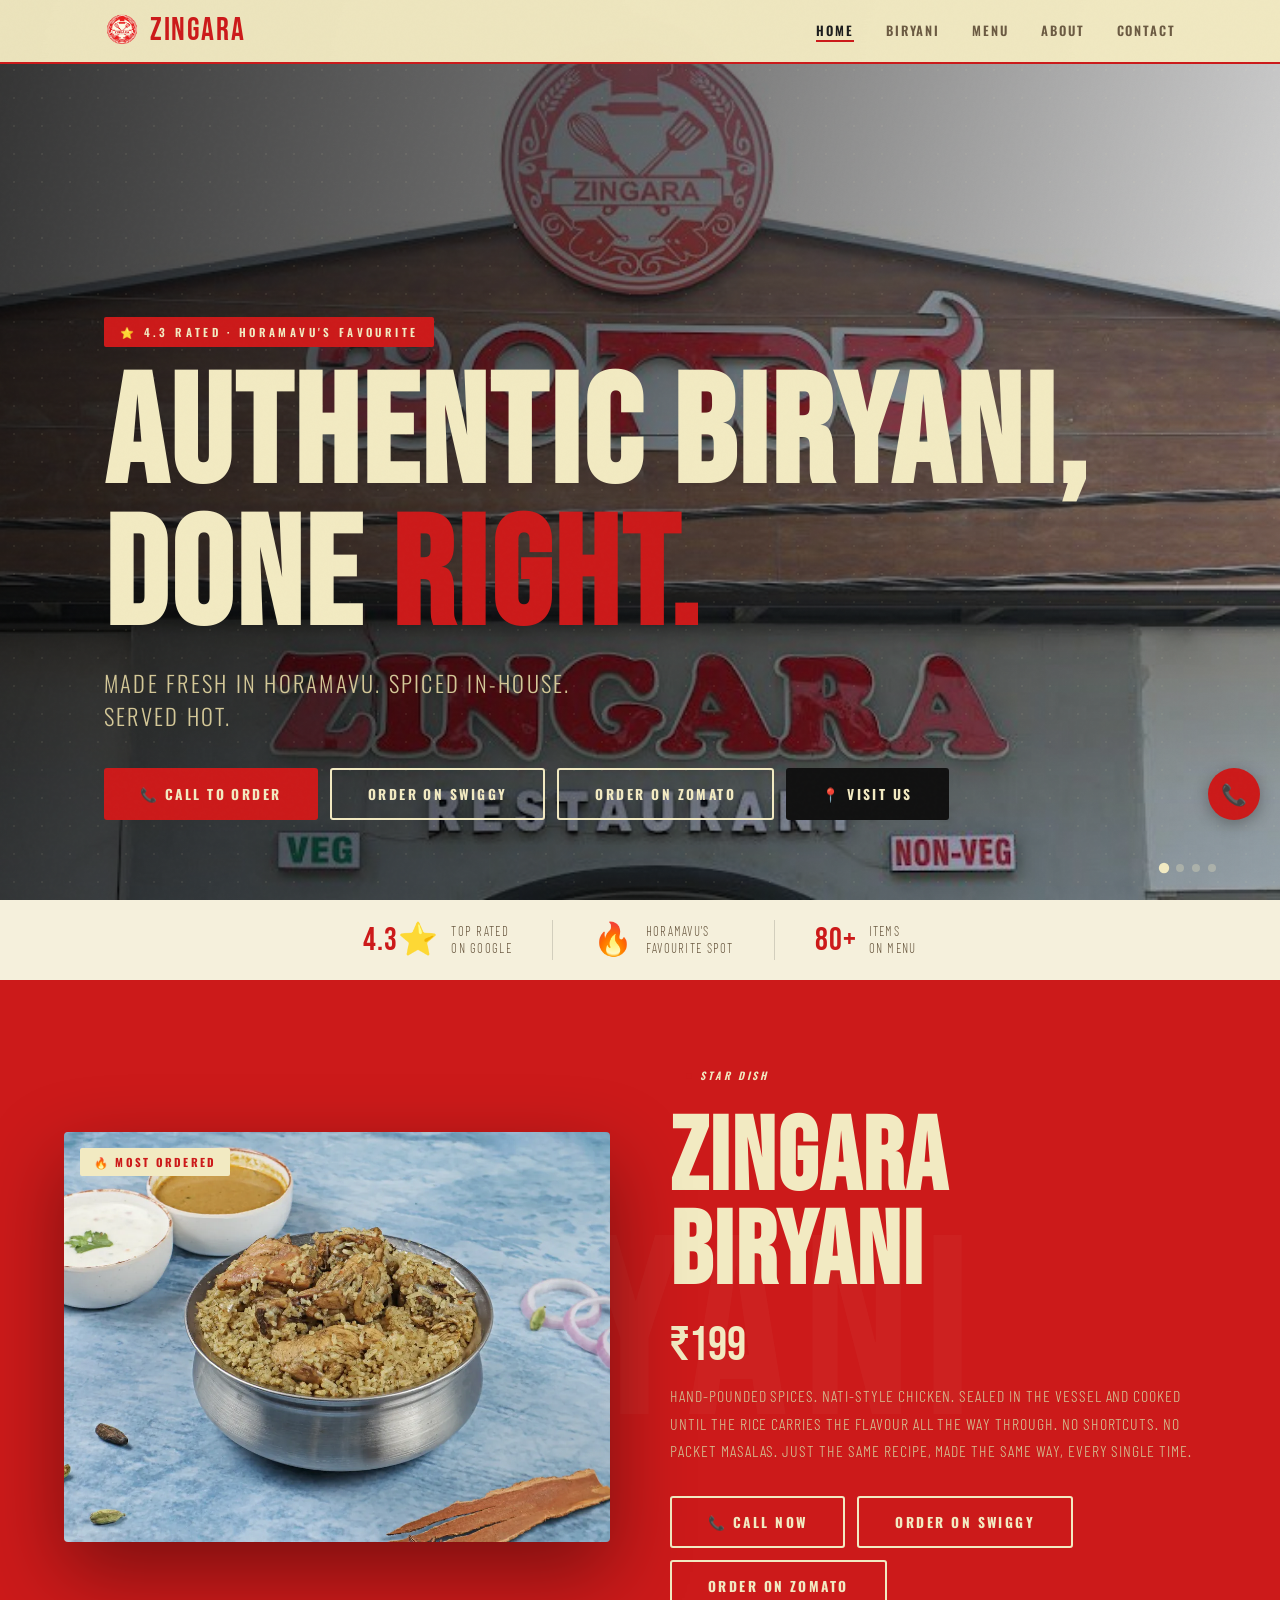
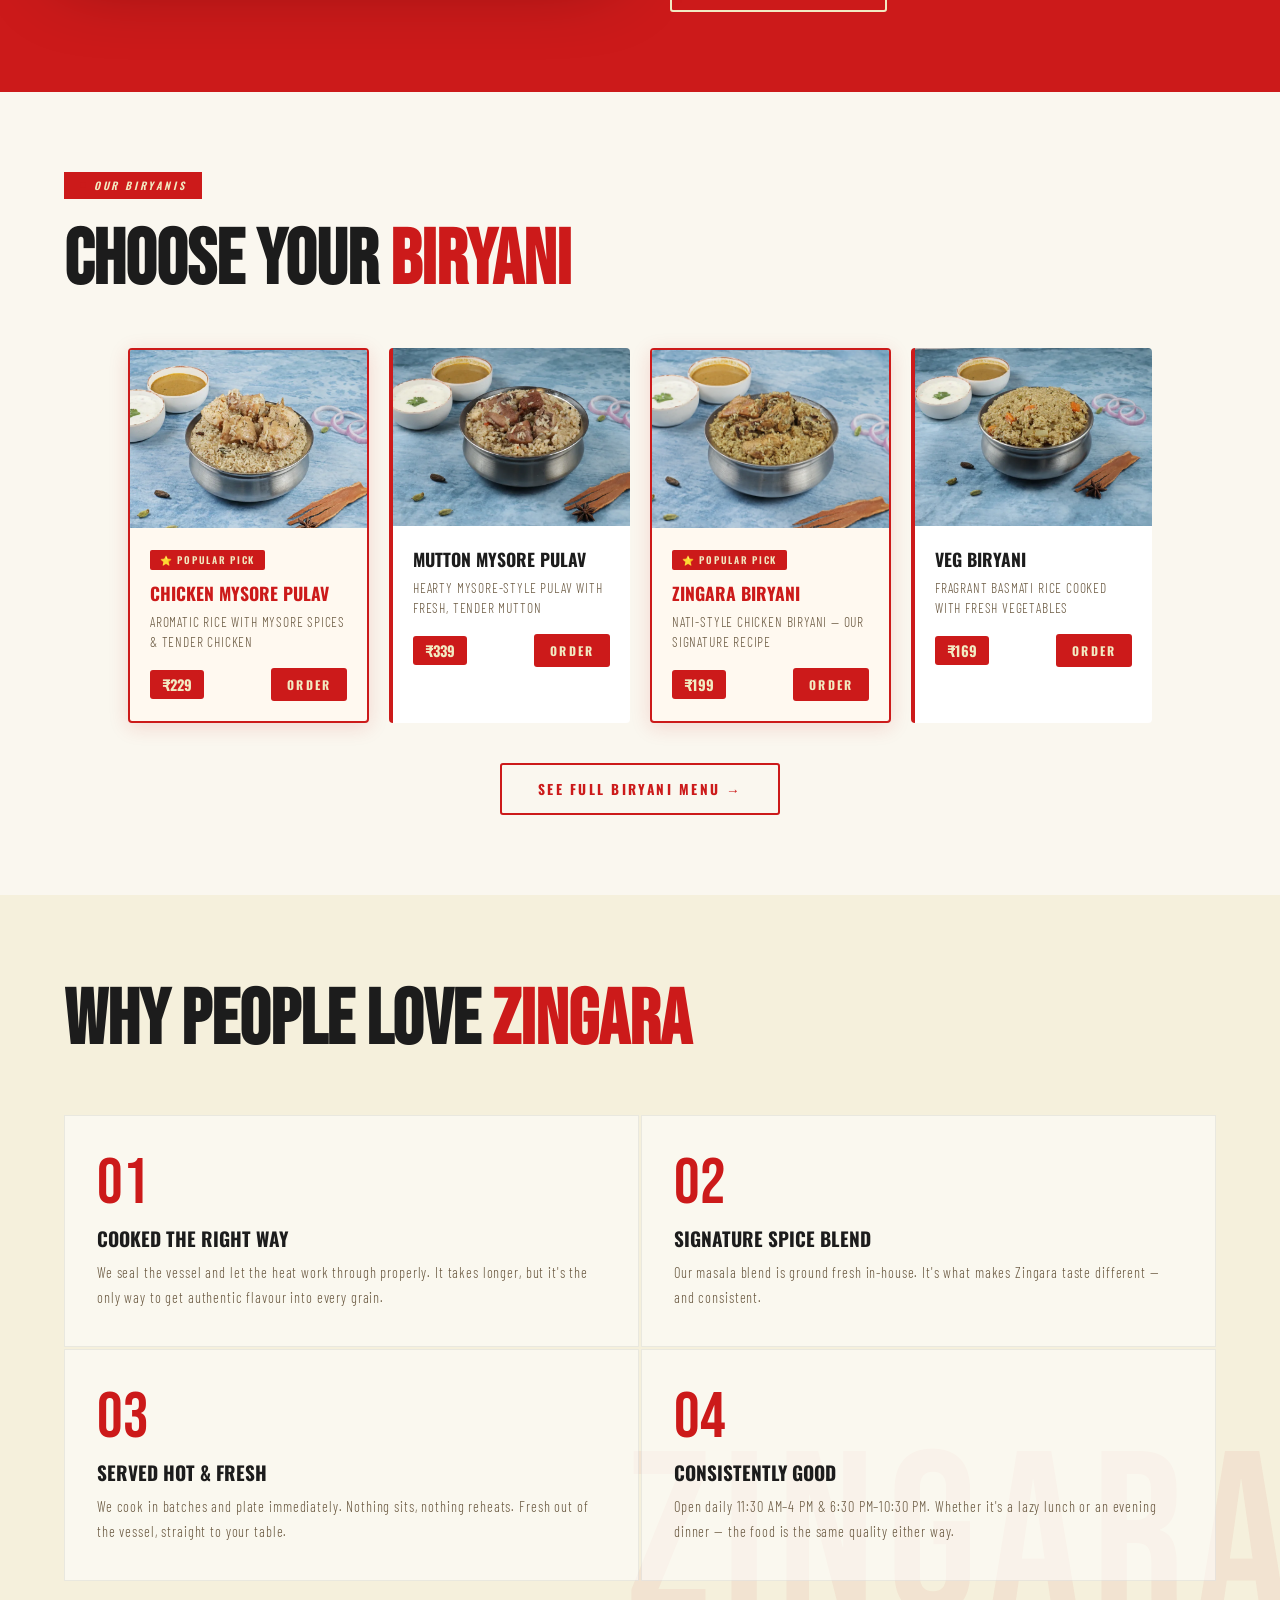
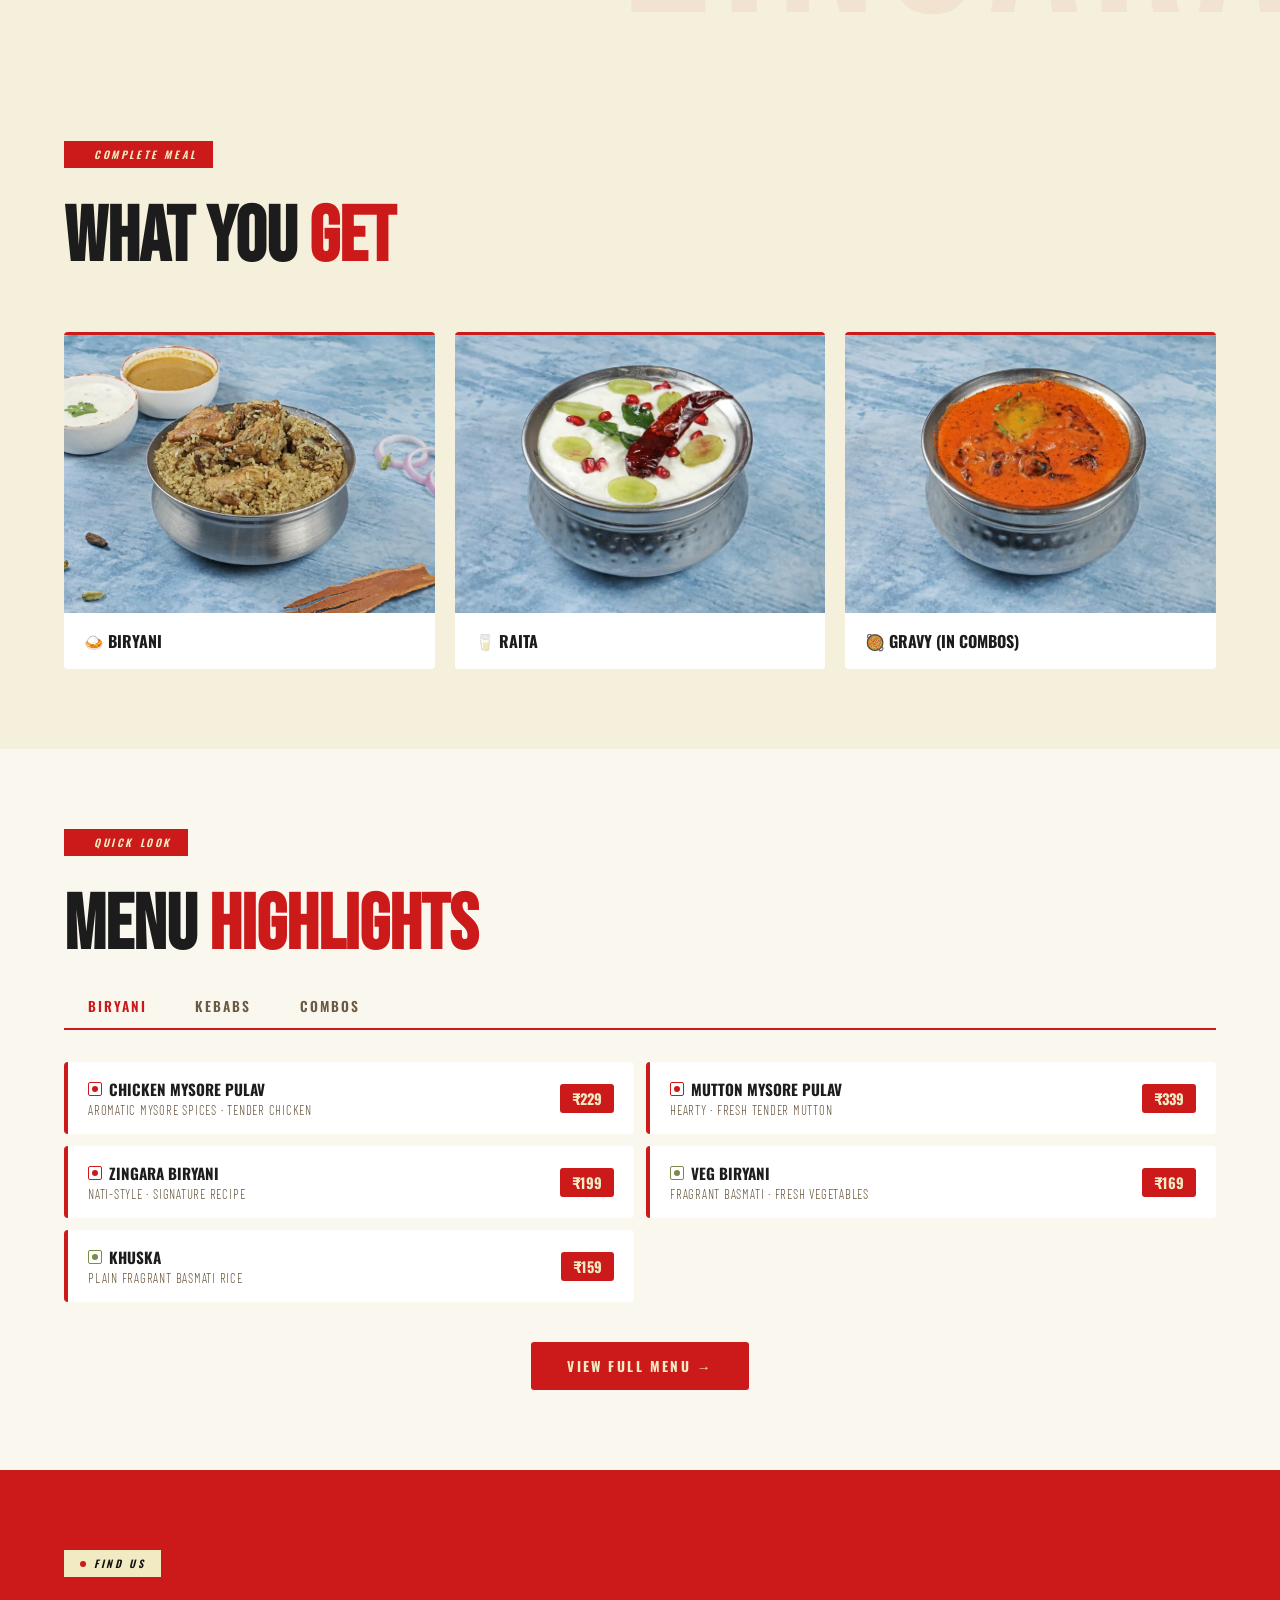
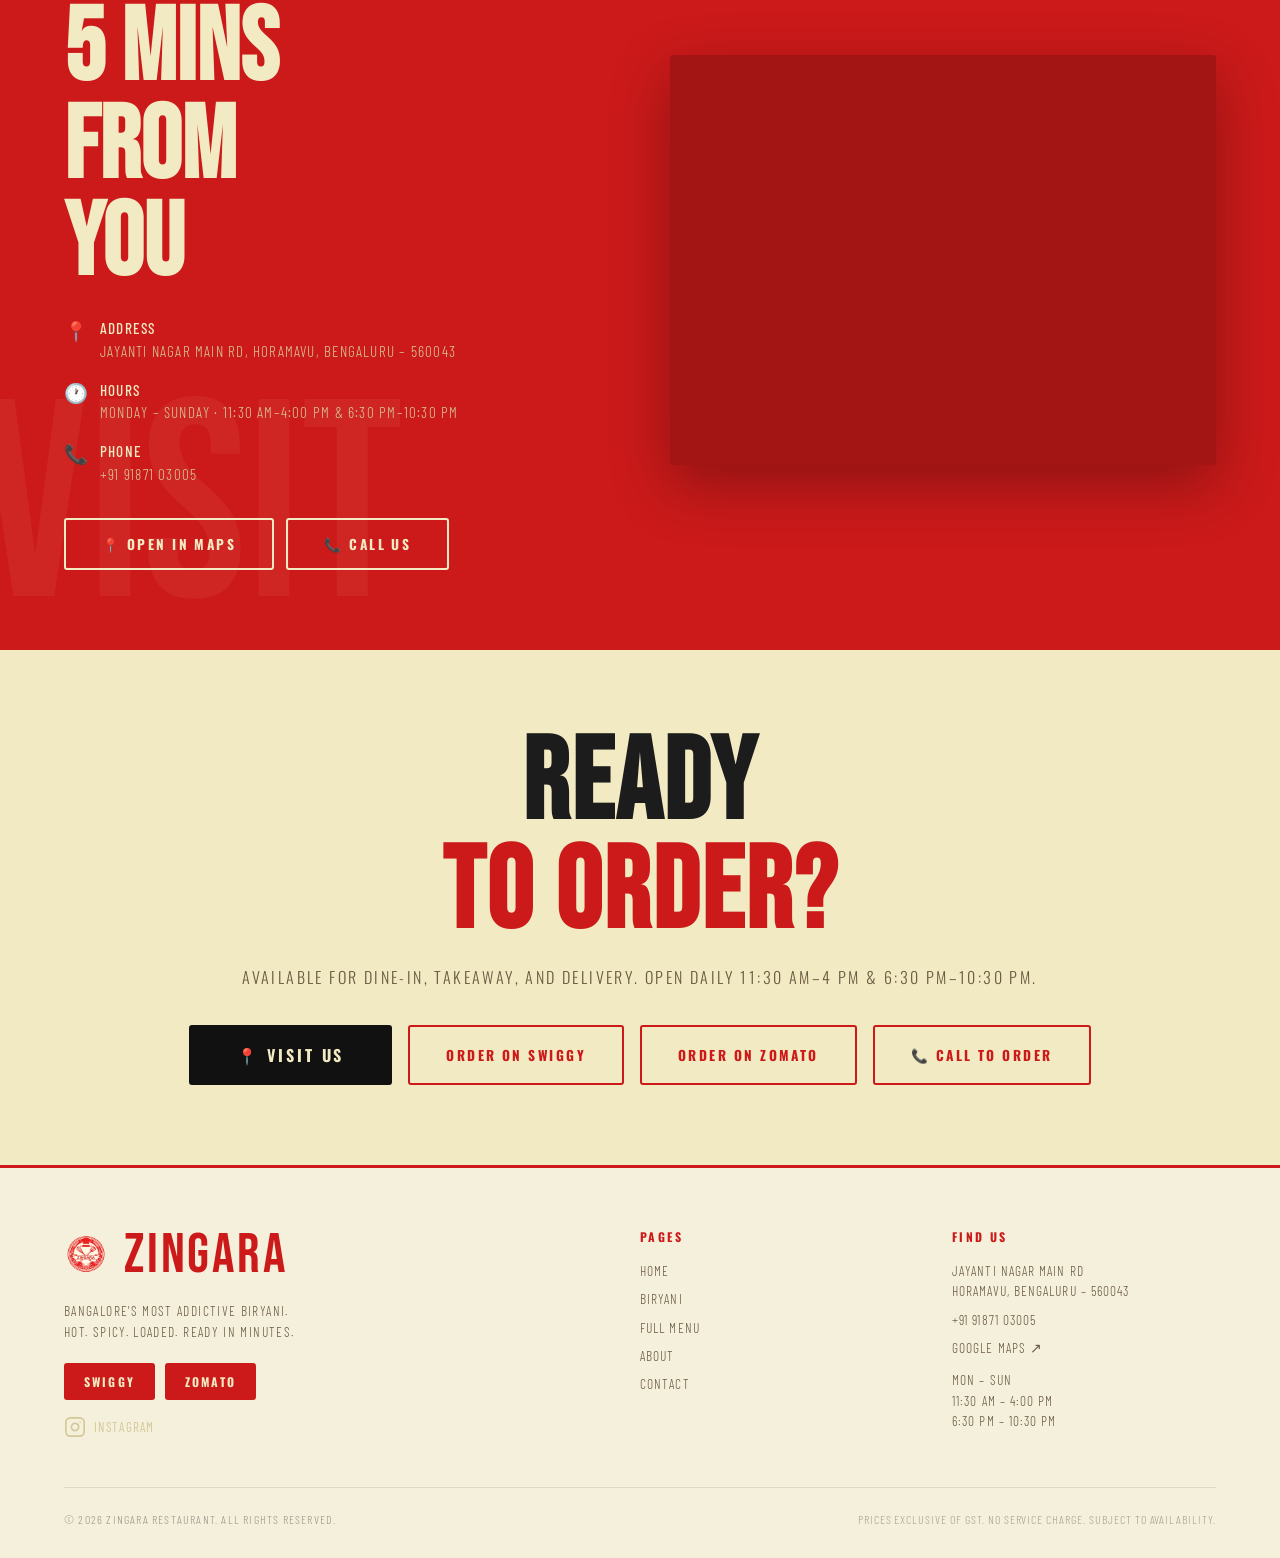
==== commit 77ac4613: "feat: highlight Zingara Biryani and Chicken Mysore Pulav with featured card treatment" ====
--- a/index.html
+++ b/index.html
@@ -216,7 +216,7 @@
   </div>
   <div class="biryani-grid container">
     <!-- Card 1 -->
-    <article class="biryani-card">
+    <article class="biryani-card biryani-card--featured">
       <div class="biryani-card-img">
         <picture>
           <source srcset="images/opt/chicken-mysore-pulav.webp" type="image/webp">
@@ -224,6 +224,7 @@
         </picture>
       </div>
       <div class="biryani-card-body">
+        <div class="popular-label">⭐ Popular Pick</div>
         <div class="biryani-card-name">Chicken Mysore Pulav</div>
         <p class="biryani-card-hook">Aromatic rice with Mysore spices & tender chicken</p>
         <div class="biryani-card-footer">
@@ -250,7 +251,7 @@
       </div>
     </article>
     <!-- Card 3 -->
-    <article class="biryani-card">
+    <article class="biryani-card biryani-card--featured">
       <div class="biryani-card-img">
         <picture>
           <source srcset="images/opt/zingara-biryani-lg.webp" type="image/webp">
@@ -258,6 +259,7 @@
         </picture>
       </div>
       <div class="biryani-card-body">
+        <div class="popular-label">⭐ Popular Pick</div>
         <div class="biryani-card-name">Zingara Biryani</div>
         <p class="biryani-card-hook">Nati-style chicken biryani — our signature recipe</p>
         <div class="biryani-card-footer">
--- a/css/style.css
+++ b/css/style.css
@@ -2592,4 +2592,50 @@
    ============================================================ */
 .biryani-page-hero-img img {
   opacity: 0.25;
-}+}
+/* ============================================================
+   FEATURED CARD HIGHLIGHT — Zingara Biryani & Chicken Mysore Pulav
+   ============================================================ */
+
+/* Home page — biryani grid cards */
+.biryani-card--featured {
+  background: #FFF9F0;
+  border: 2px solid var(--red);
+  box-shadow: 0 4px 20px rgba(204,26,26,0.15);
+}
+.biryani-card--featured:hover {
+  transform: translateY(-6px);
+  box-shadow: 0 16px 40px rgba(204,26,26,0.25);
+}
+.biryani-card--featured .biryani-card-name {
+  color: var(--red);
+}
+.popular-label {
+  display: inline-flex;
+  align-items: center;
+  gap: 5px;
+  background: var(--red);
+  color: var(--cream);
+  font-family: 'Oswald', sans-serif;
+  font-weight: 600;
+  font-size: 0.6rem;
+  letter-spacing: 0.18em;
+  text-transform: uppercase;
+  padding: 3px 10px;
+  border-radius: 2px;
+  margin-bottom: 10px;
+}
+
+/* Biryani page — full cards */
+.biryani-full-card--featured {
+  background: #FFF9F0;
+  border: 2px solid var(--red);
+  box-shadow: 0 4px 20px rgba(204,26,26,0.15);
+}
+.biryani-full-card--featured:hover {
+  transform: translateY(-6px);
+  box-shadow: 0 20px 50px rgba(204,26,26,0.25);
+}
+.biryani-full-card--featured .biryani-full-name {
+  color: var(--red);
+}
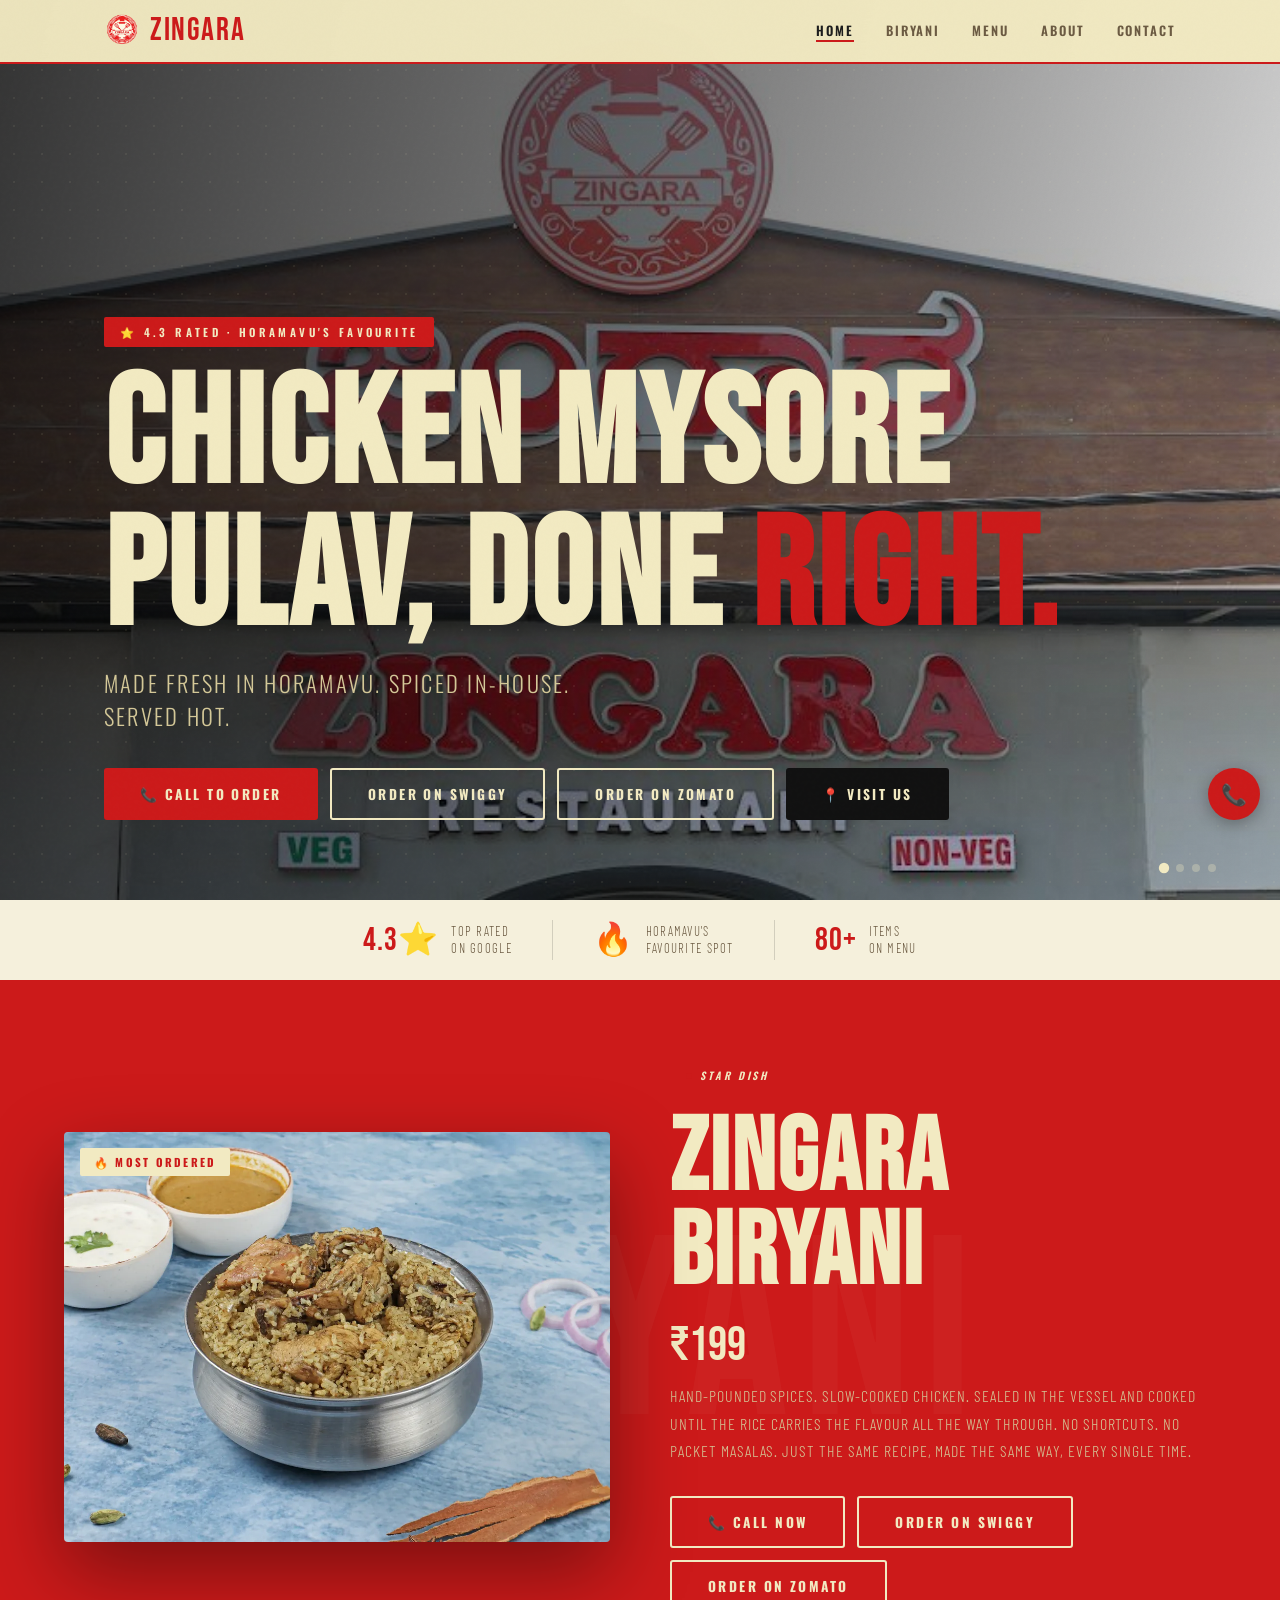
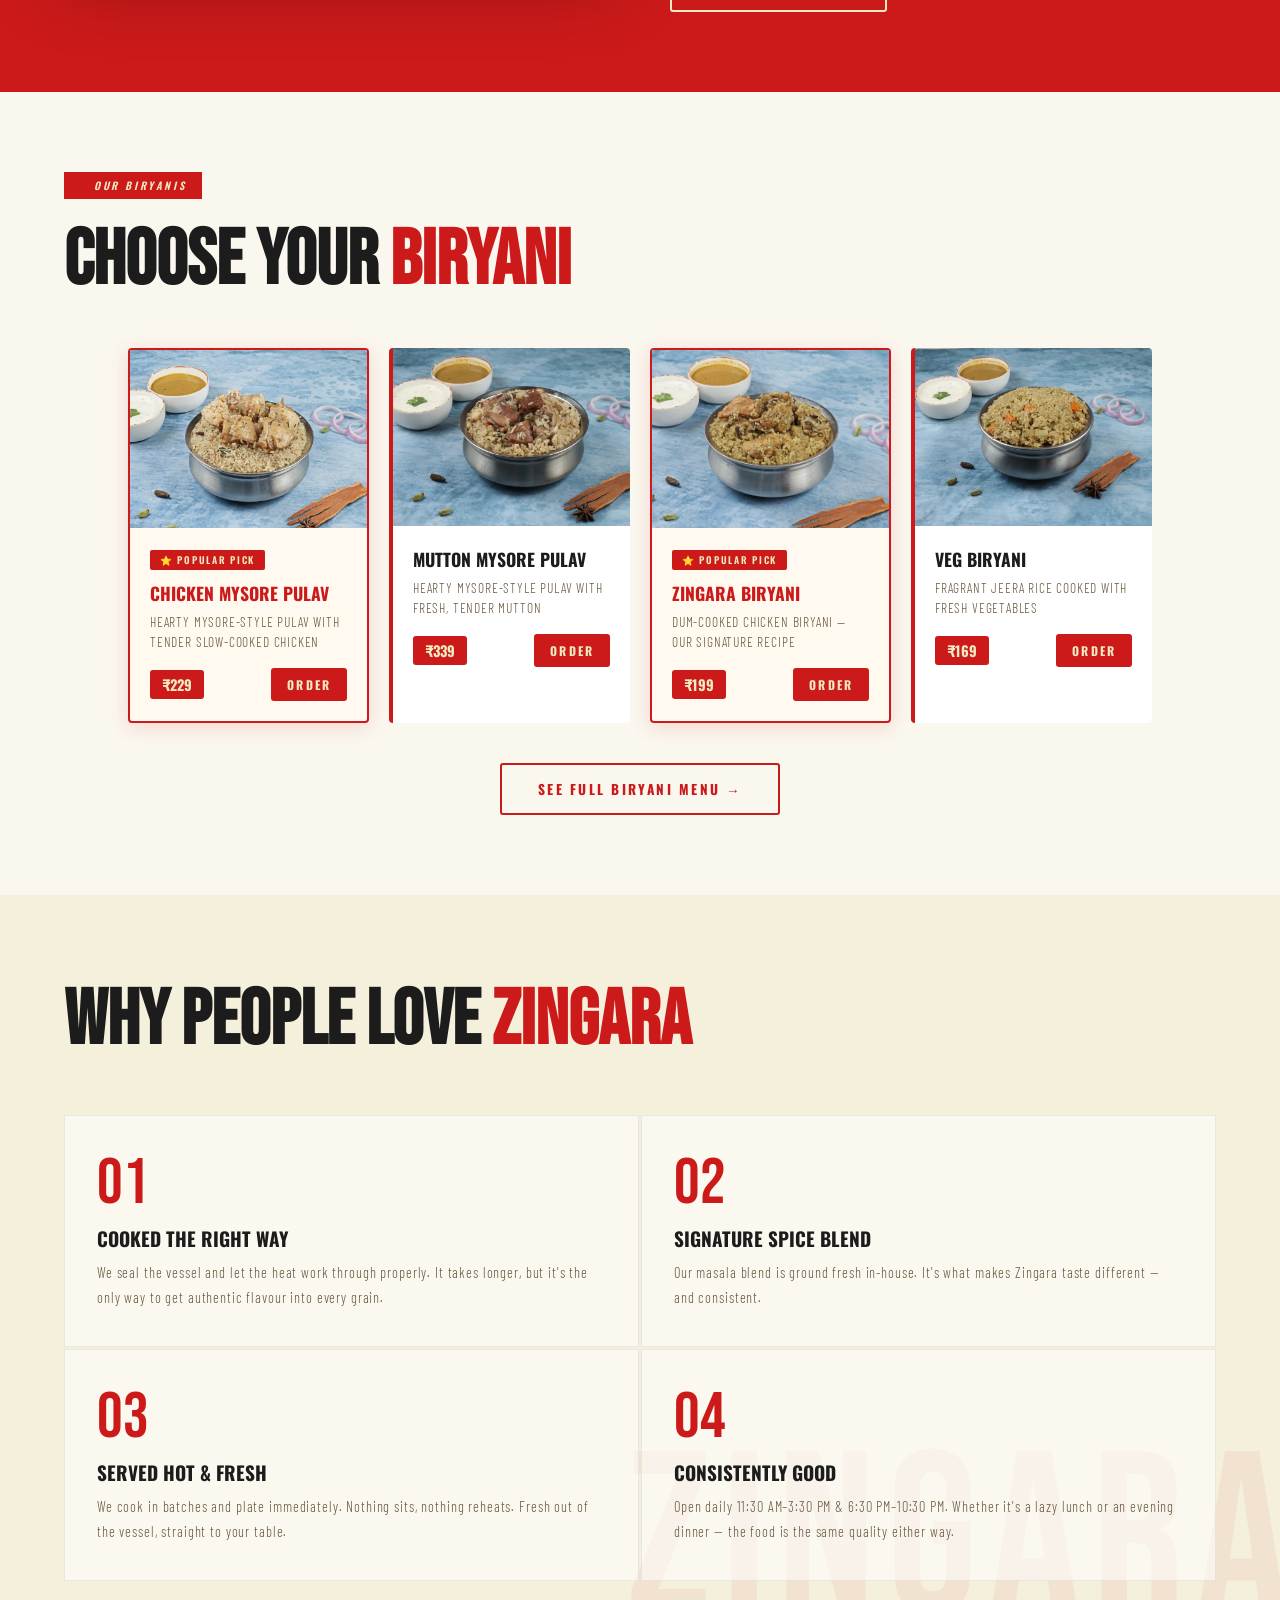
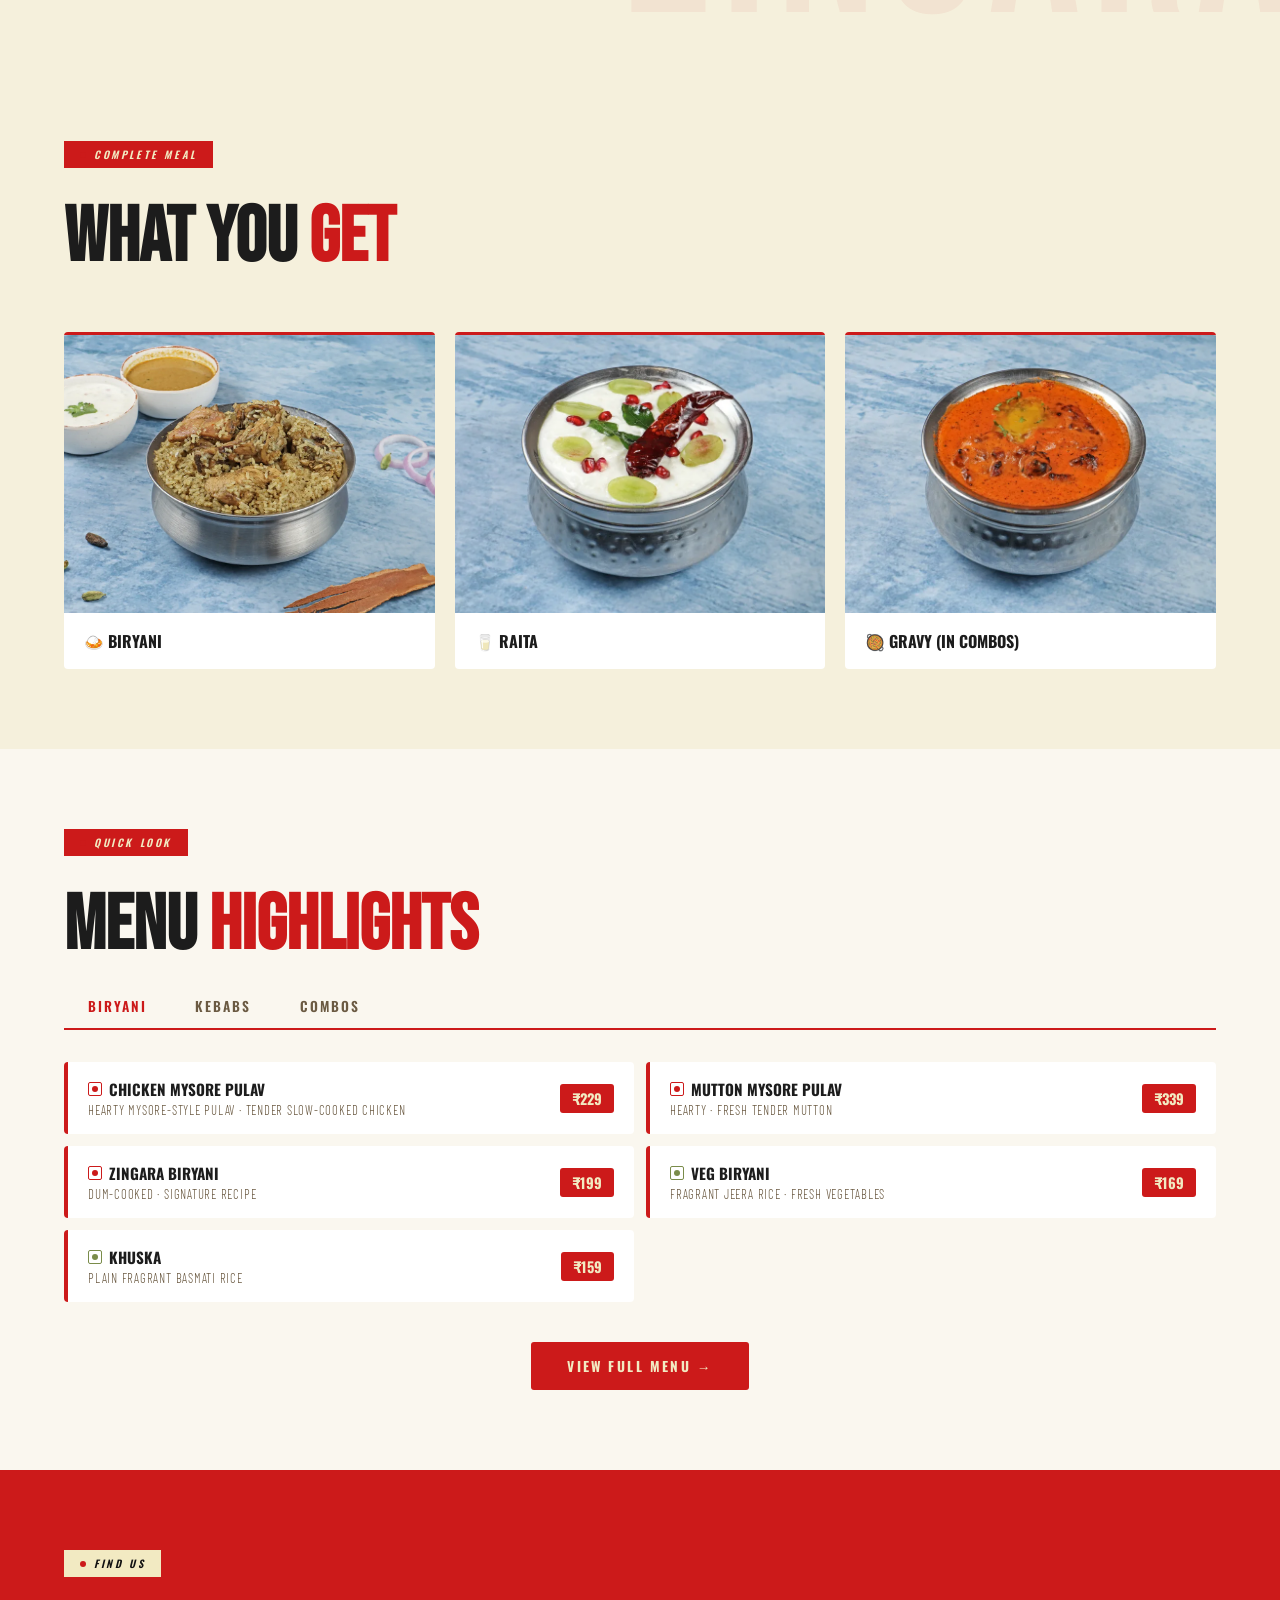
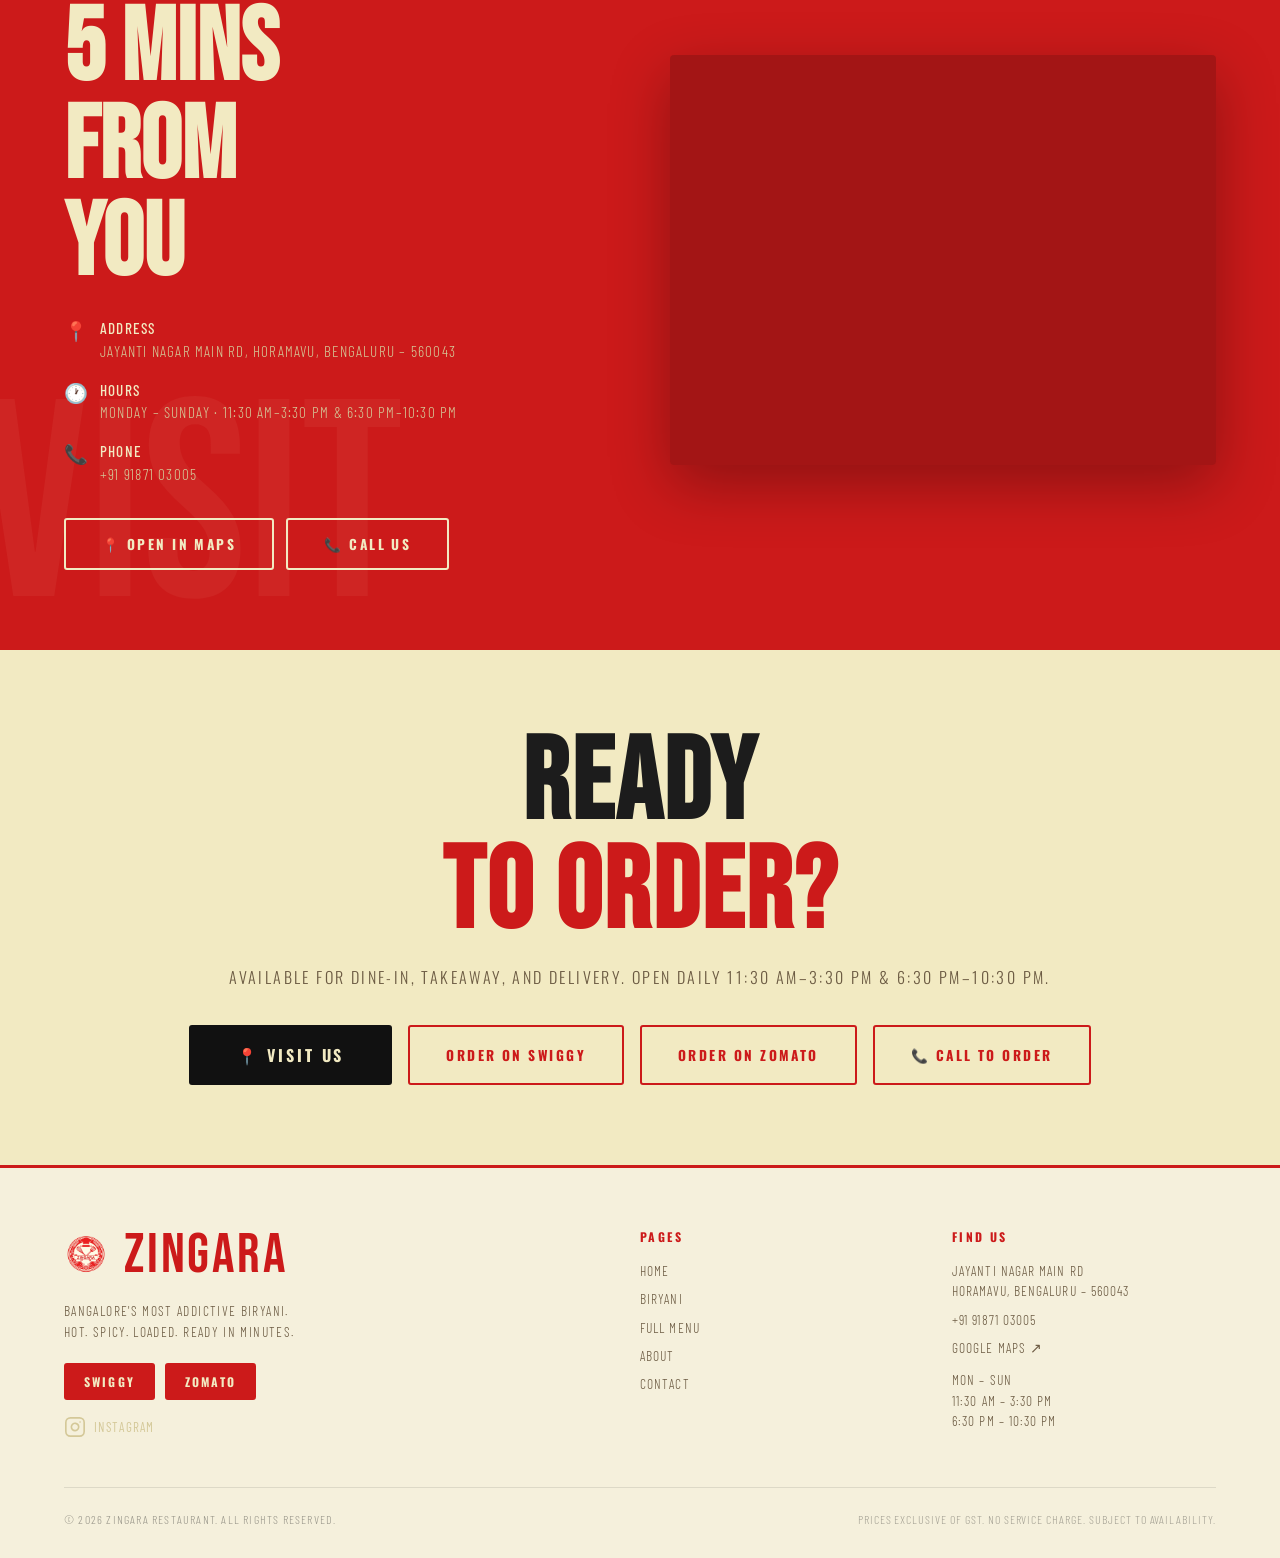
==== commit 95d28921: "Update site copy for dum-focused multi-cuisine messaging and revised hours" ====
--- a/index.html
+++ b/index.html
@@ -41,7 +41,7 @@
     "@context": "https://schema.org",
     "@type": "Restaurant",
     "name": "Zingara Restaurant",
-    "description": "Authentic biryani and South Indian cuisine in Horamavu, Bangalore.",
+    "description": "Authentic dum biryani and multi-cuisine favourites in Horamavu, Bangalore.",
     "address": {
       "@type": "PostalAddress",
       "streetAddress": "Jayanti Nagar Main Road, Horamavu",
@@ -56,9 +56,9 @@
       "ratingValue": "4.3",
       "reviewCount": "123"
     },
-    "servesCuisine": ["South Indian", "Biryani", "Kebabs", "North Indian"],
+    "servesCuisine": ["Multi-Cuisine", "Biryani", "Kebabs", "North Indian"],
     "priceRange": "₹400–₹600",
-    "openingHours": ["Mo-Su 11:30-16:00", "Mo-Su 18:30-22:30"],
+    "openingHours": ["Mo-Su 11:30-15:30", "Mo-Su 18:30-22:30"],
     "url": "https://zingara.in",
     "hasMap": "https://maps.app.goo.gl/2zYzayMaxCLqLi6e7"
   }
@@ -126,7 +126,7 @@
   <div class="hero-content">
     <div class="hero-badge">⭐ 4.3 Rated · Horamavu's Favourite</div>
     <h1 class="hero-title">
-      AUTHENTIC BIRYANI,<br>DONE <span class="accent">RIGHT.</span>
+      CHICKEN MYSORE<br>PULAV, DONE <span class="accent">RIGHT.</span>
     </h1>
     <p class="hero-sub">Made fresh in Horamavu. Spiced in-house. Served hot.</p>
 
@@ -181,7 +181,7 @@
           <source srcset="images/opt/zingara-biryani-lg.webp" type="image/webp">
           <img
         src="images/opt/zingara-biryani-lg.jpg"
-        alt="Zingara Biryani — our signature nati-style chicken biryani"
+        alt="Zingara Biryani — our signature dum-cooked chicken biryani"
         width="600" height="450"
         loading="eager" fetchpriority="high"
       >
@@ -192,7 +192,7 @@
       <h2>ZINGARA<br>BIRYANI</h2>
       <div class="price">₹199</div>
       <p class="desc">
-        Hand-pounded spices. Nati-style chicken. Sealed in the vessel
+        Hand-pounded spices. Slow-cooked chicken. Sealed in the vessel
         and cooked until the rice carries the flavour all the way through.
         No shortcuts. No packet masalas. Just the same recipe,
         made the same way, every single time.
@@ -226,7 +226,7 @@
       <div class="biryani-card-body">
         <div class="popular-label">⭐ Popular Pick</div>
         <div class="biryani-card-name">Chicken Mysore Pulav</div>
-        <p class="biryani-card-hook">Aromatic rice with Mysore spices & tender chicken</p>
+        <p class="biryani-card-hook">Hearty Mysore-style pulav with tender slow-cooked chicken</p>
         <div class="biryani-card-footer">
           <span class="price-badge">₹229</span>
           <a href="tel:+919187103005" class="btn btn-primary">Order</a>
@@ -261,7 +261,7 @@
       <div class="biryani-card-body">
         <div class="popular-label">⭐ Popular Pick</div>
         <div class="biryani-card-name">Zingara Biryani</div>
-        <p class="biryani-card-hook">Nati-style chicken biryani — our signature recipe</p>
+        <p class="biryani-card-hook">Dum-cooked chicken biryani — our signature recipe</p>
         <div class="biryani-card-footer">
           <span class="price-badge">₹199</span>
           <a href="tel:+919187103005" class="btn btn-primary">Order</a>
@@ -278,7 +278,7 @@
       </div>
       <div class="biryani-card-body">
         <div class="biryani-card-name">Veg Biryani</div>
-        <p class="biryani-card-hook">Fragrant basmati rice cooked with fresh vegetables</p>
+        <p class="biryani-card-hook">Fragrant jeera rice cooked with fresh vegetables</p>
         <div class="biryani-card-footer">
           <span class="price-badge">₹169</span>
           <a href="tel:+919187103005" class="btn btn-primary">Order</a>
@@ -316,7 +316,7 @@
       <div class="why-item">
         <div class="why-num">04</div>
         <div class="why-title">Consistently Good</div>
-        <p class="why-desc">Open daily 11:30 AM–4 PM &amp; 6:30 PM–10:30 PM. Whether it's a lazy lunch or an evening dinner — the food is the same quality either way.</p>
+        <p class="why-desc">Open daily 11:30 AM–3:30 PM &amp; 6:30 PM–10:30 PM. Whether it's a lazy lunch or an evening dinner — the food is the same quality either way.</p>
       </div>
     </div>
   </div>
@@ -380,7 +380,7 @@
       <div class="menu-item-row">
         <div>
           <div class="menu-item-name" style="display:flex;align-items:center;gap:7px;"><span class="nonveg-dot" aria-label="Non-vegetarian"></span> Chicken Mysore Pulav</div>
-          <div class="menu-item-desc">Aromatic Mysore spices · tender chicken</div>
+          <div class="menu-item-desc">Hearty Mysore-style pulav · tender slow-cooked chicken</div>
         </div>
         <span class="price-badge">₹229</span>
       </div>
@@ -394,14 +394,14 @@
       <div class="menu-item-row">
         <div>
           <div class="menu-item-name" style="display:flex;align-items:center;gap:7px;"><span class="nonveg-dot" aria-label="Non-vegetarian"></span> Zingara Biryani</div>
-          <div class="menu-item-desc">Nati-style · signature recipe</div>
+          <div class="menu-item-desc">Dum-cooked · signature recipe</div>
         </div>
         <span class="price-badge">₹199</span>
       </div>
       <div class="menu-item-row">
         <div>
           <div class="menu-item-name" style="display:flex;align-items:center;gap:7px;"><span class="veg-dot" aria-label="Vegetarian"></span> Veg Biryani</div>
-          <div class="menu-item-desc">Fragrant basmati · fresh vegetables</div>
+          <div class="menu-item-desc">Fragrant jeera rice · fresh vegetables</div>
         </div>
         <span class="price-badge">₹169</span>
       </div>
@@ -503,7 +503,7 @@
         <span class="location-icon">🕐</span>
         <div class="location-info">
           <strong>Hours</strong>
-          Monday – Sunday · 11:30 AM–4:00 PM &amp; 6:30 PM–10:30 PM
+          Monday – Sunday · 11:30 AM–3:30 PM &amp; 6:30 PM–10:30 PM
         </div>
       </div>
       <div class="location-detail">
@@ -536,7 +536,7 @@
 <section class="final-push" id="order-online" aria-label="Final call to action">
   <div class="container">
     <h2 >READY<br><span>TO ORDER?</span></h2>
-    <p >Available for dine-in, takeaway, and delivery. Open daily 11:30 AM–4 PM &amp; 6:30 PM–10:30 PM.</p>
+    <p >Available for dine-in, takeaway, and delivery. Open daily 11:30 AM–3:30 PM &amp; 6:30 PM–10:30 PM.</p>
     <div class="final-ctas">
       <a href="https://maps.app.goo.gl/2zYzayMaxCLqLi6e7" target="_blank" rel="noopener" class="btn btn-black" style="font-size:1rem; padding:18px 48px;">📍 Visit Us</a>
       <a href="https://www.swiggy.com/direct/brand/230006?source=swiggy-direct&subSource=google" target="_blank" rel="noopener" class="btn btn-outline-red">Order on Swiggy</a>
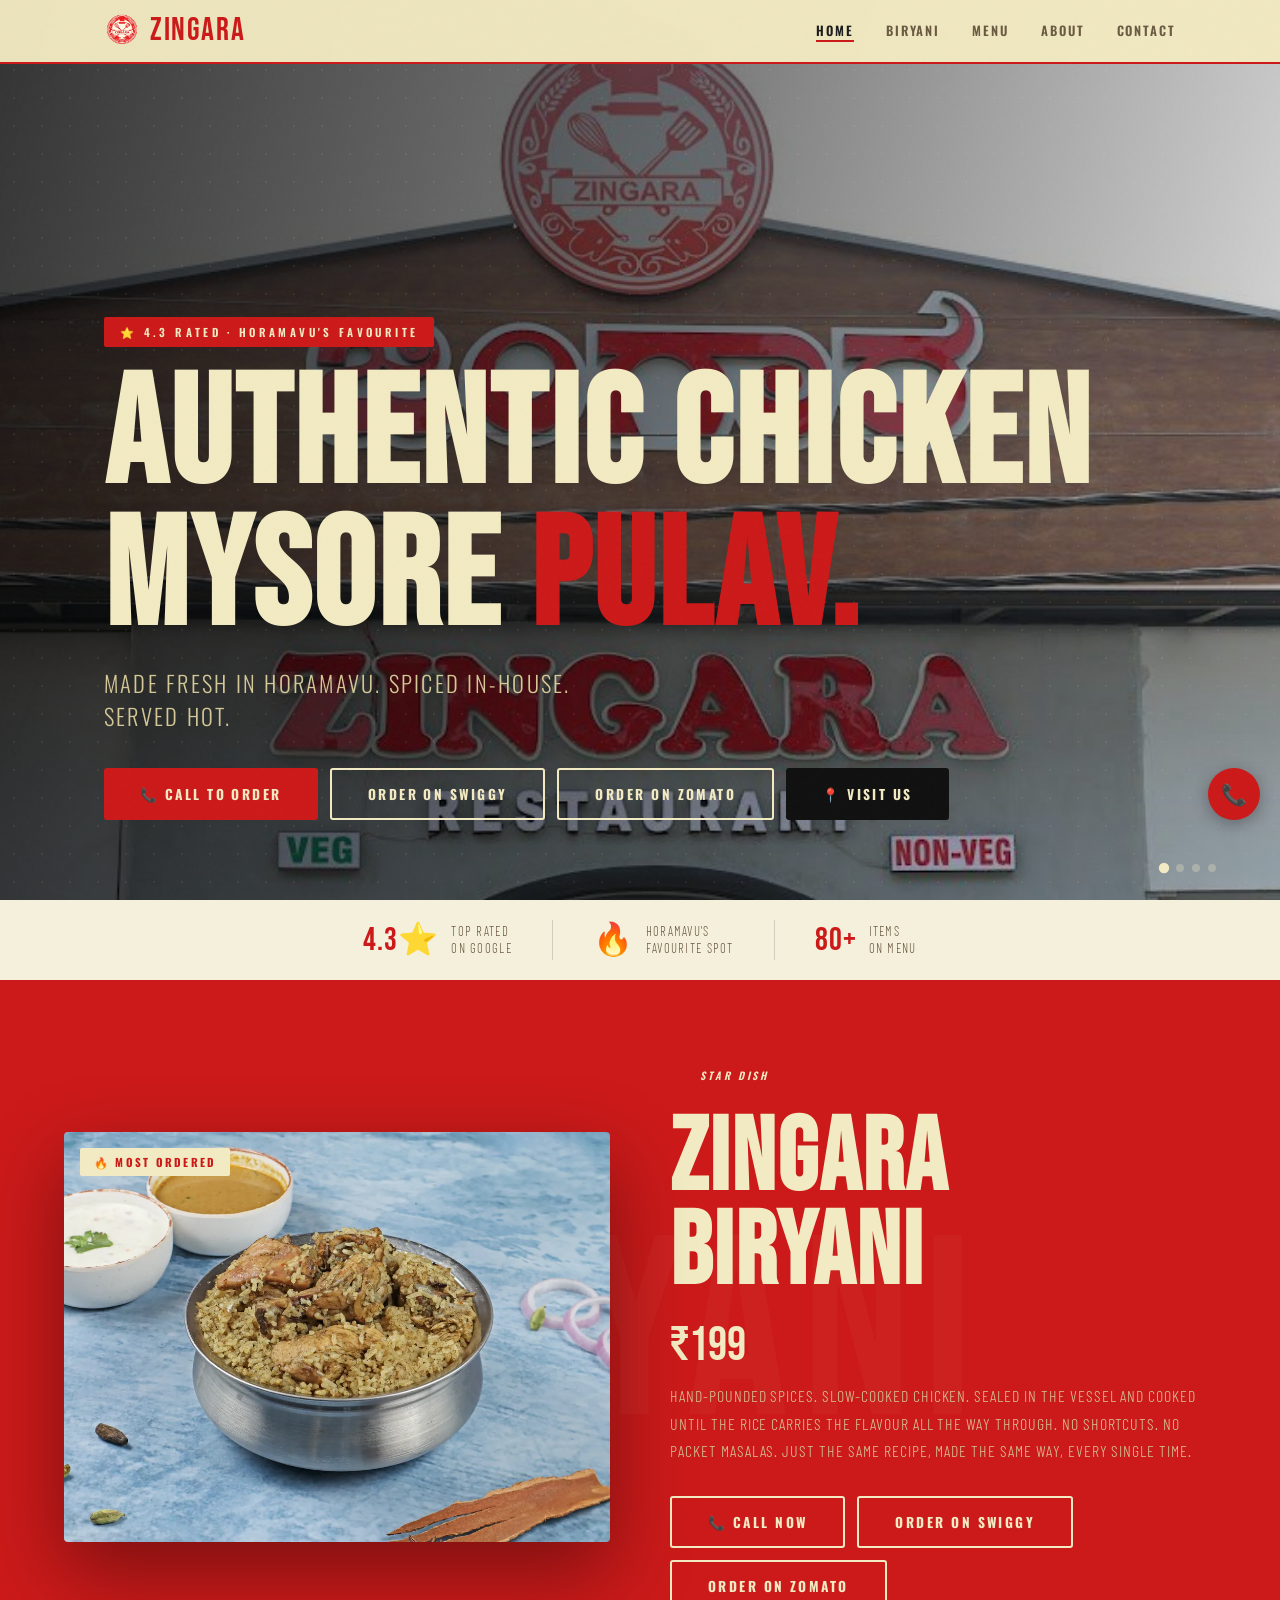
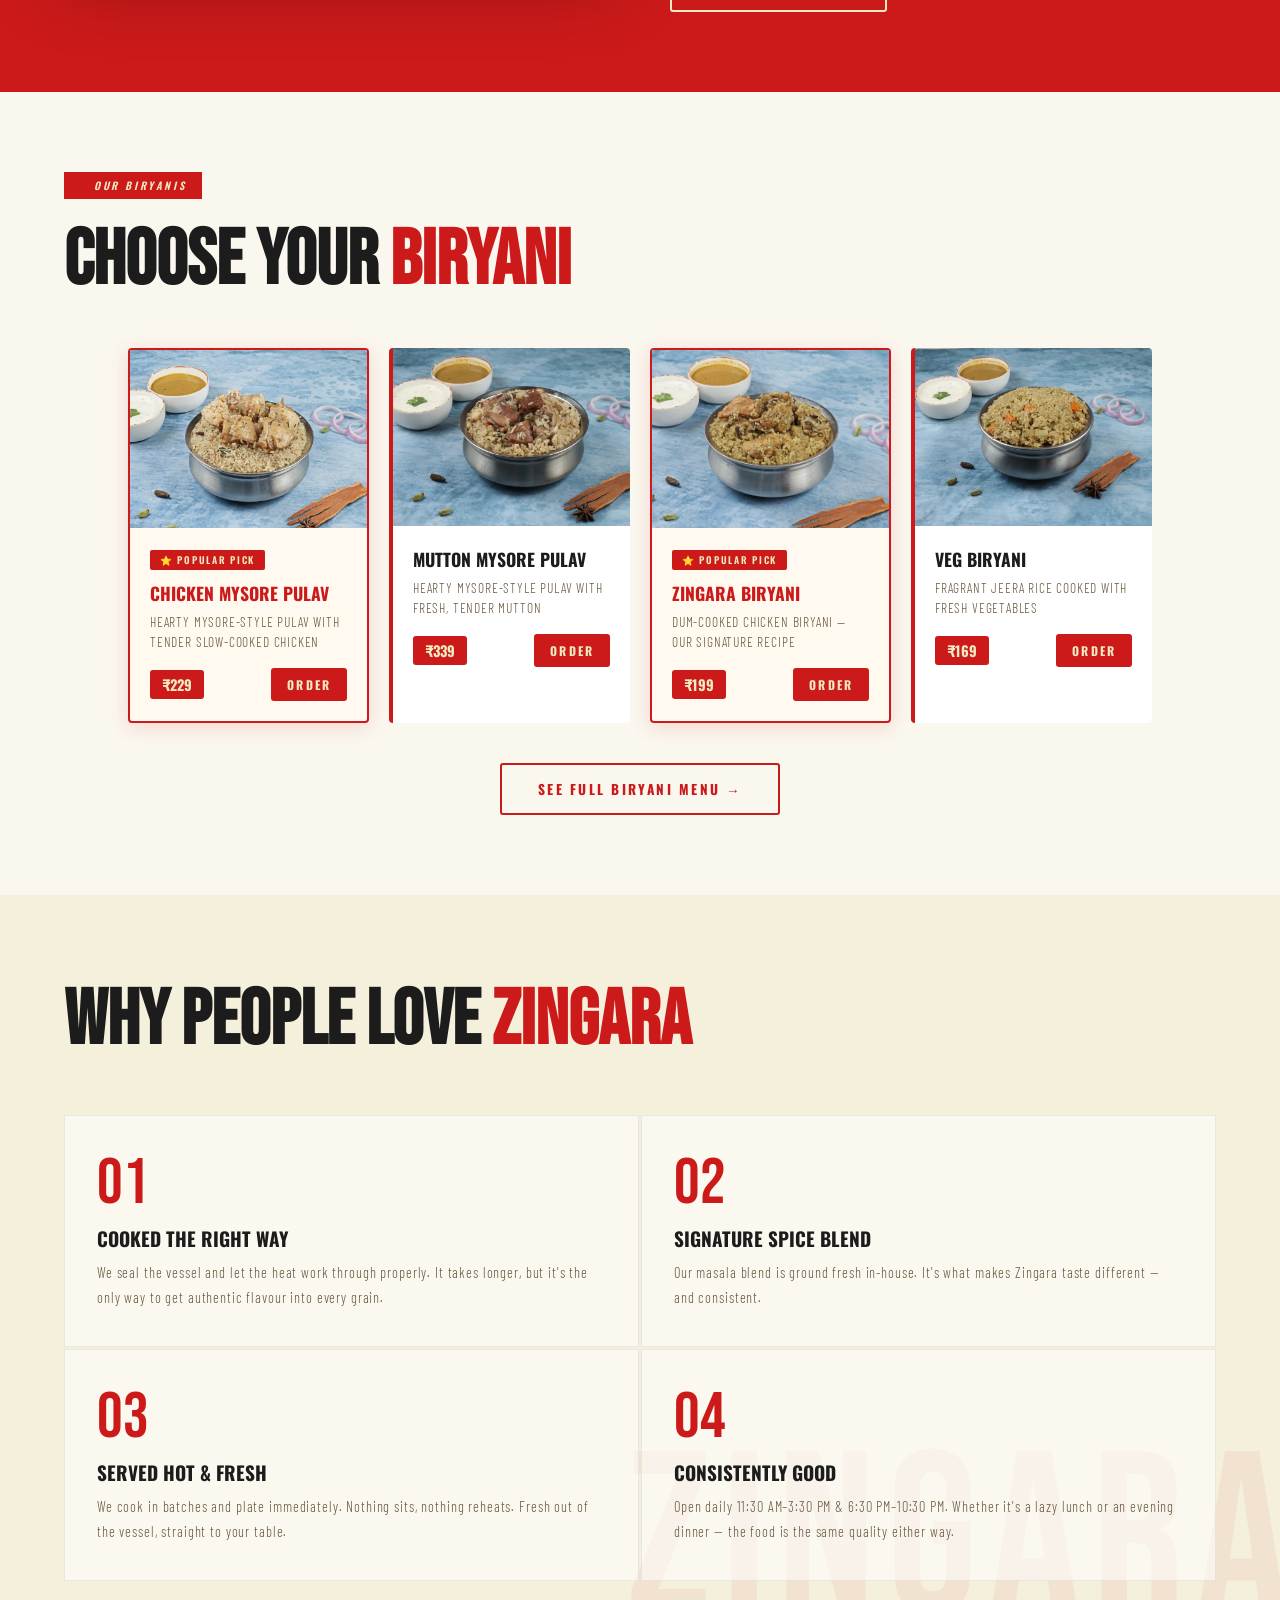
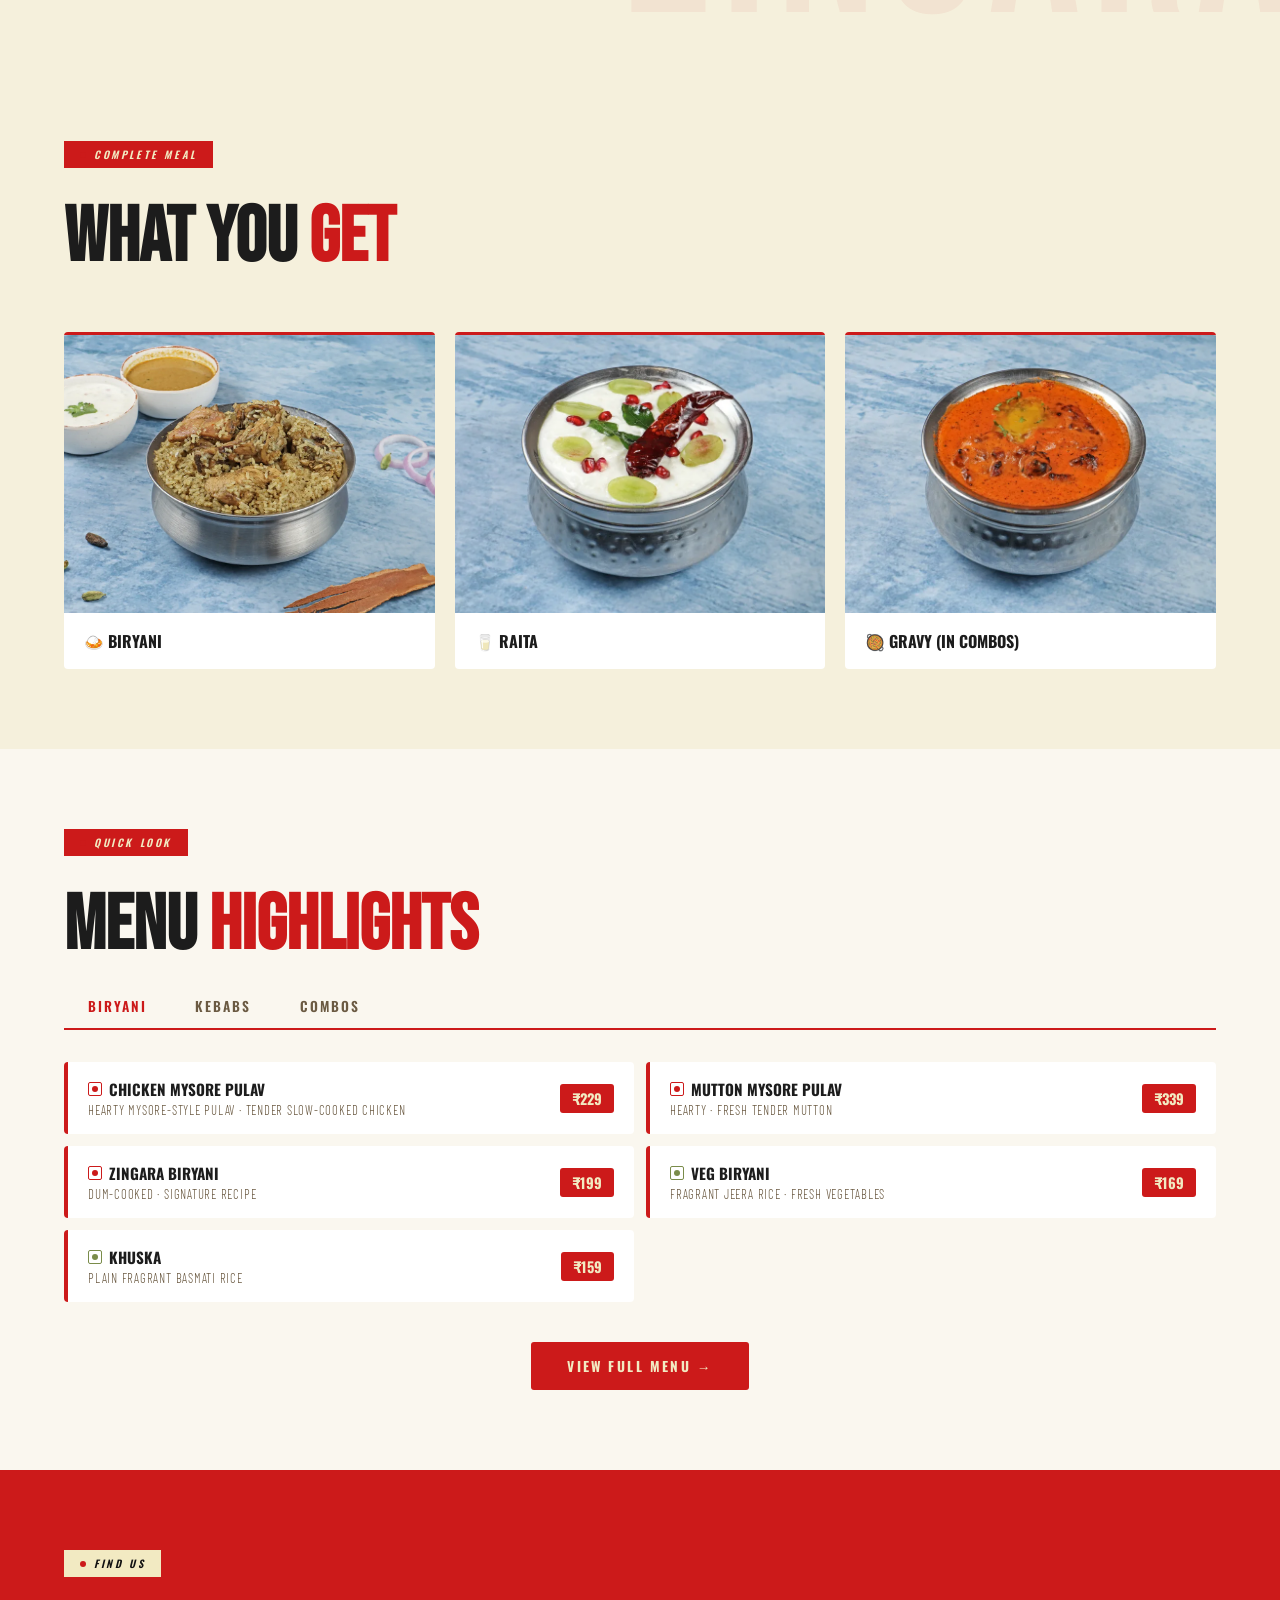
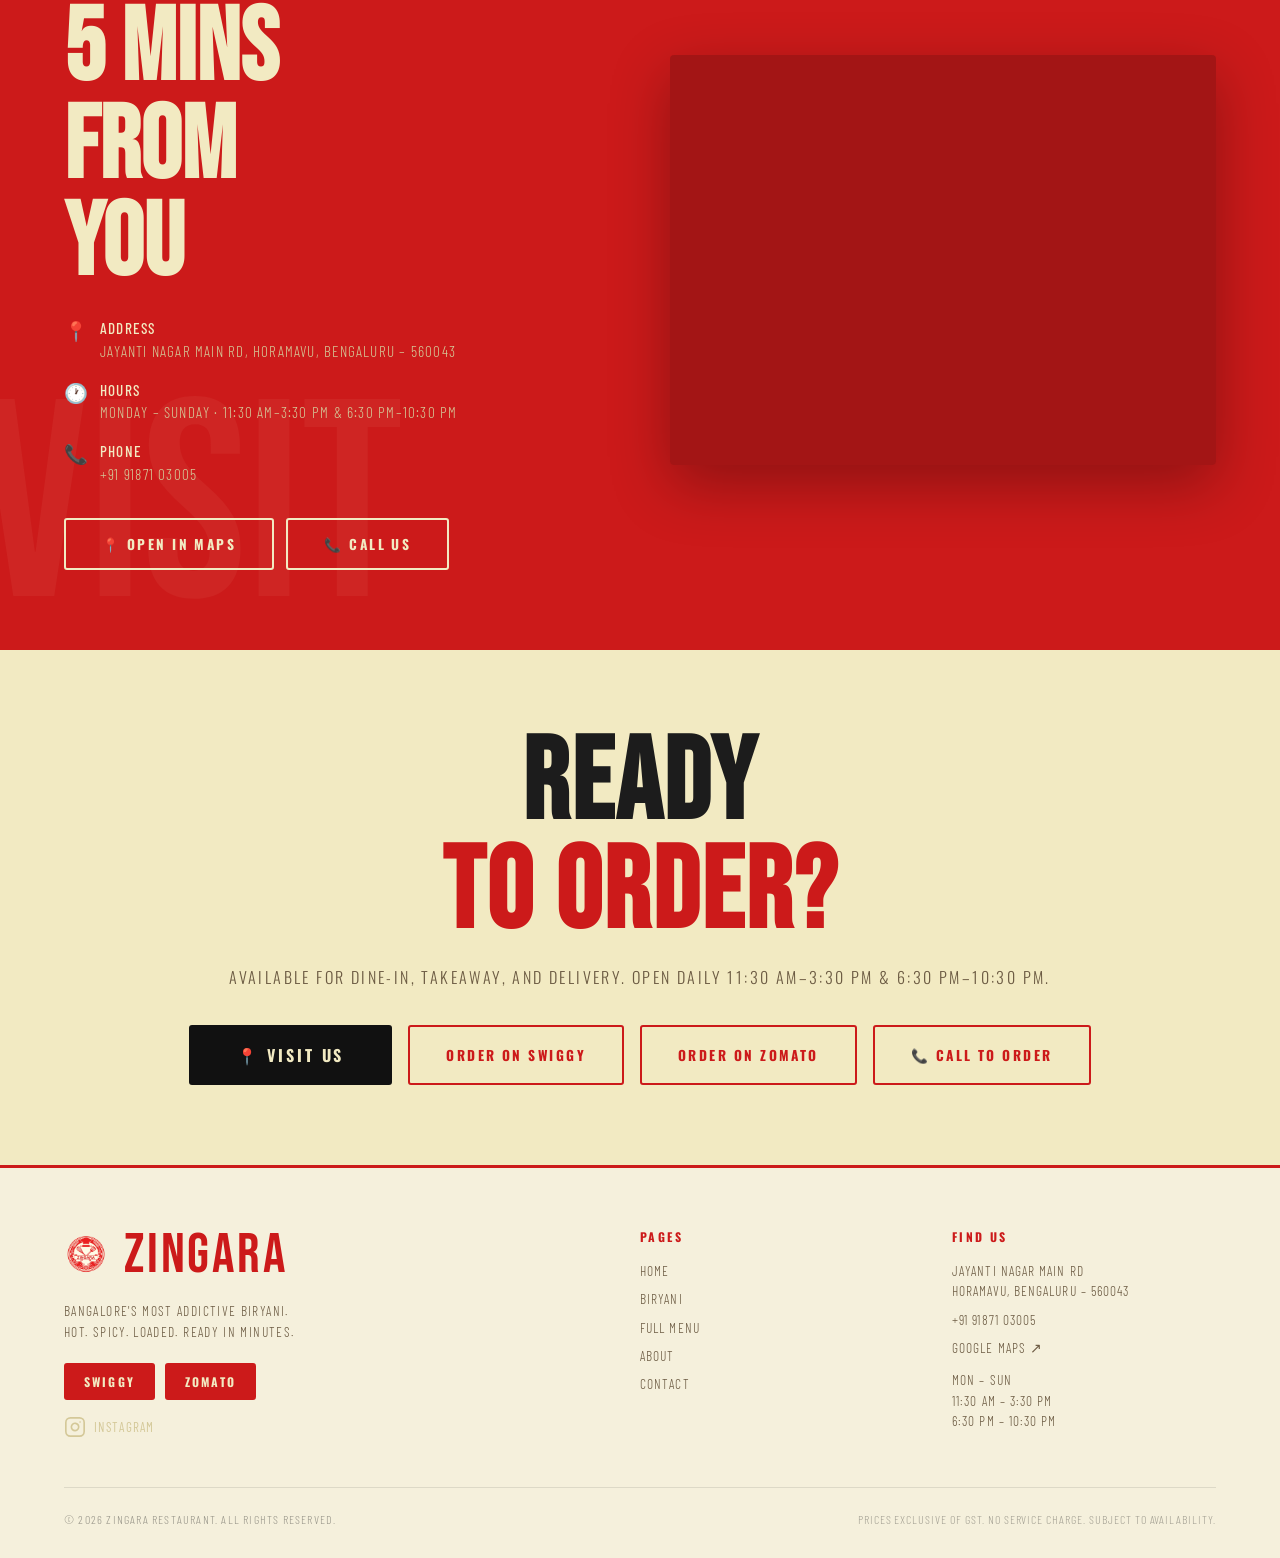
==== commit 7dcef78f: "Update homepage hero title to Authentic Chicken Mysore Pulav" ====
--- a/index.html
+++ b/index.html
@@ -126,7 +126,7 @@
   <div class="hero-content">
     <div class="hero-badge">⭐ 4.3 Rated · Horamavu's Favourite</div>
     <h1 class="hero-title">
-      CHICKEN MYSORE<br>PULAV, DONE <span class="accent">RIGHT.</span>
+      AUTHENTIC CHICKEN<br>MYSORE <span class="accent">PULAV.</span>
     </h1>
     <p class="hero-sub">Made fresh in Horamavu. Spiced in-house. Served hot.</p>
 
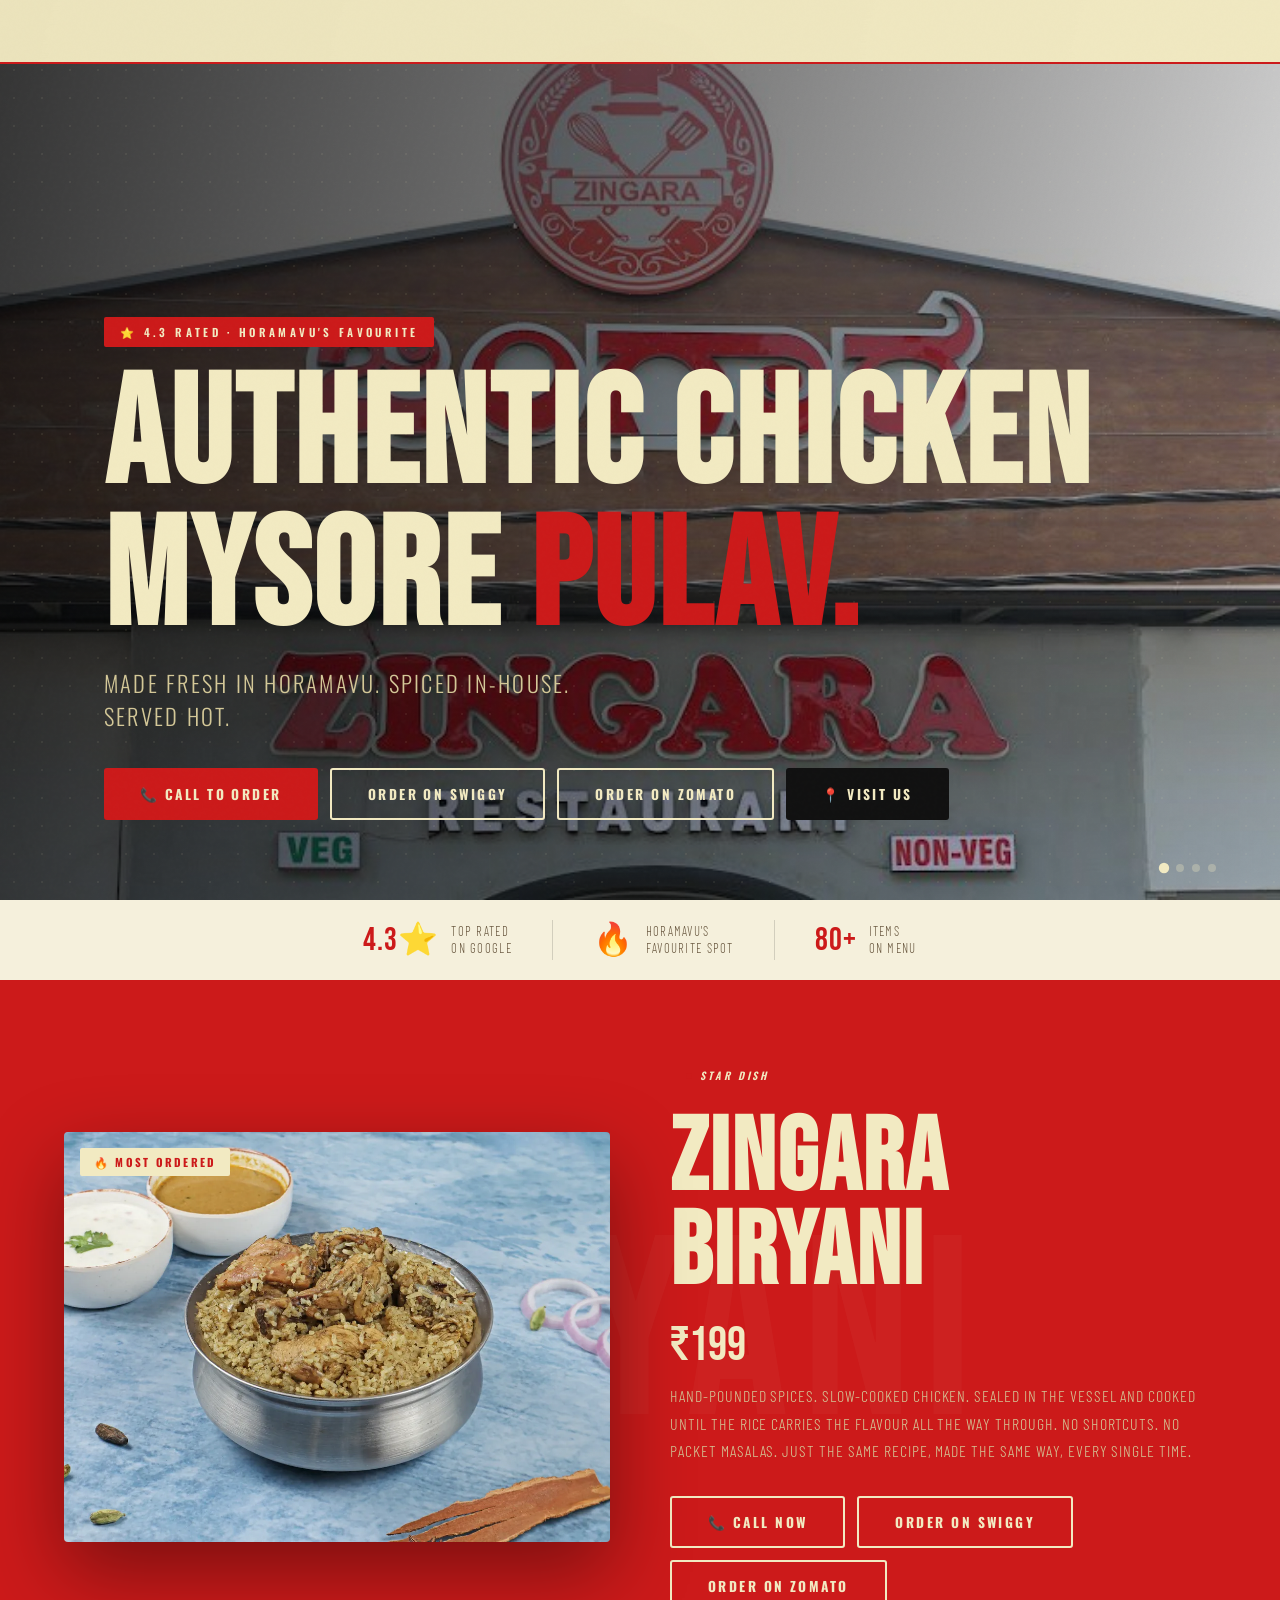
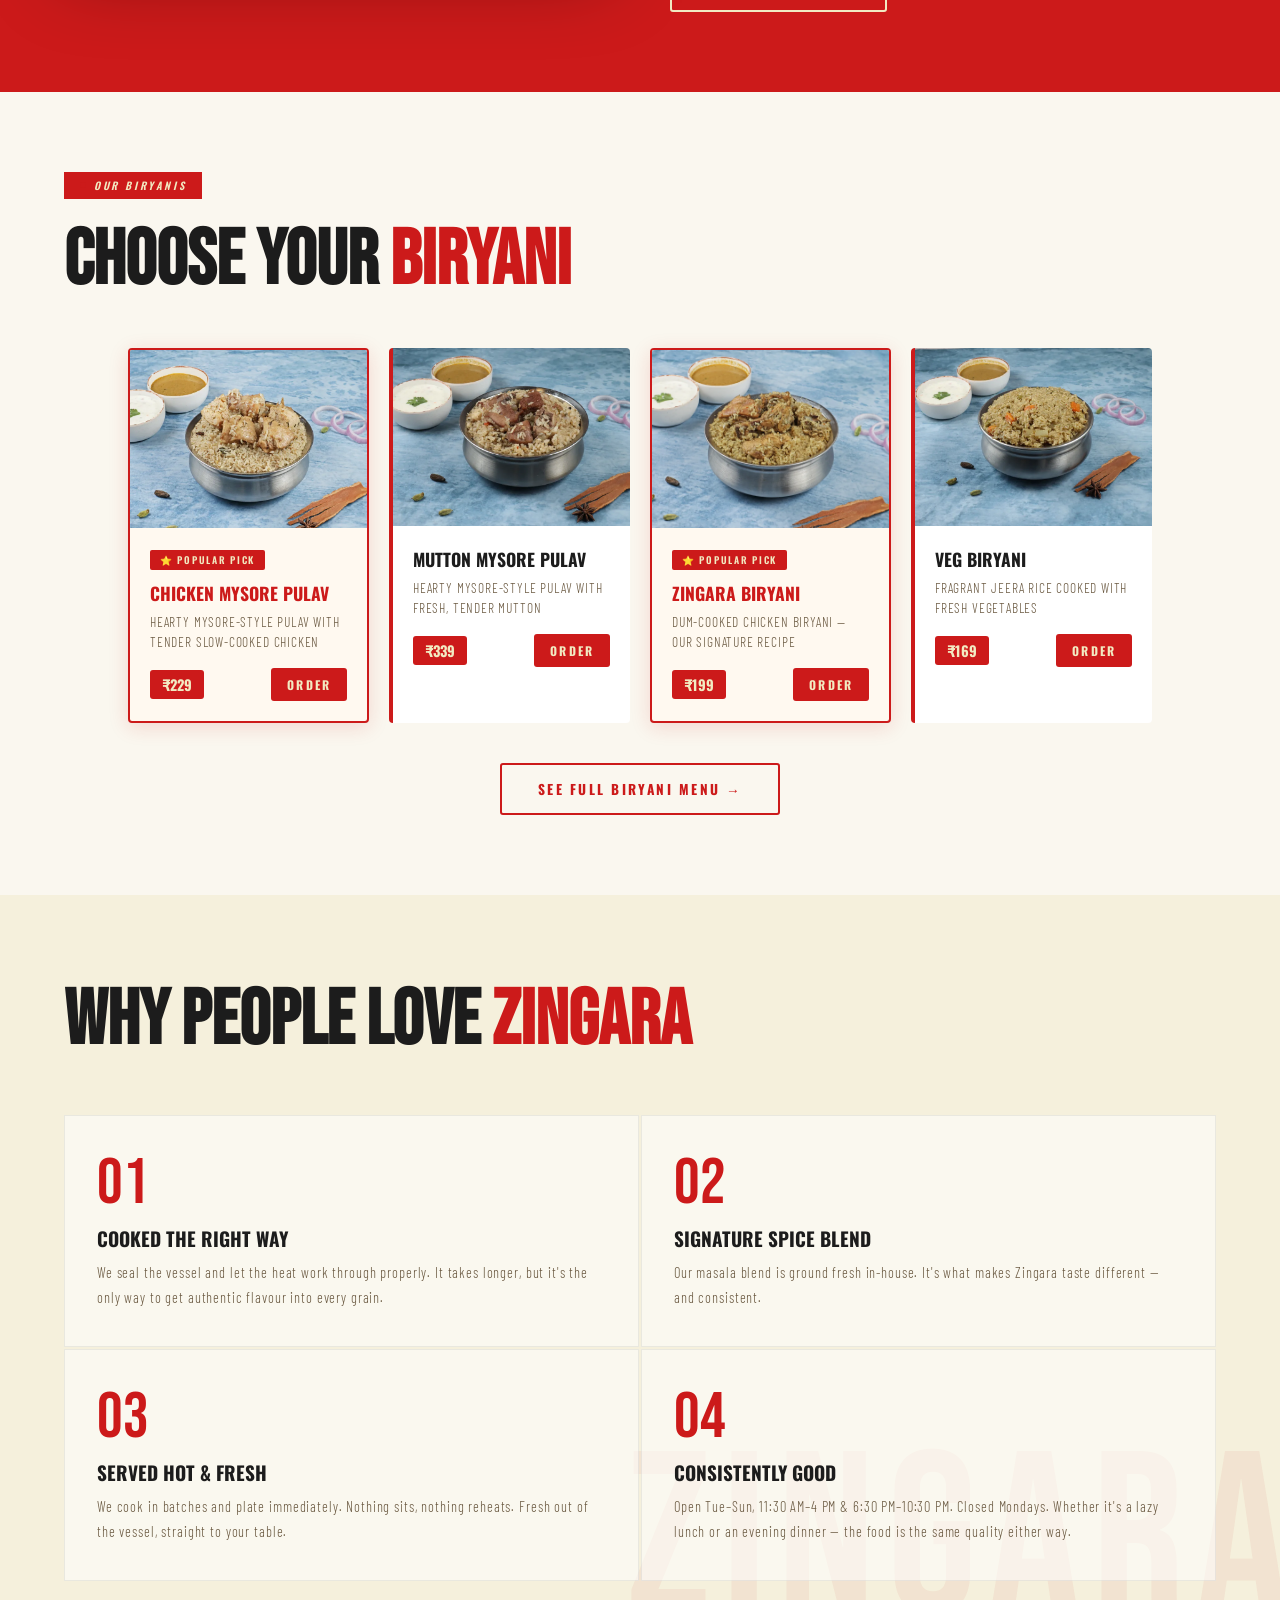
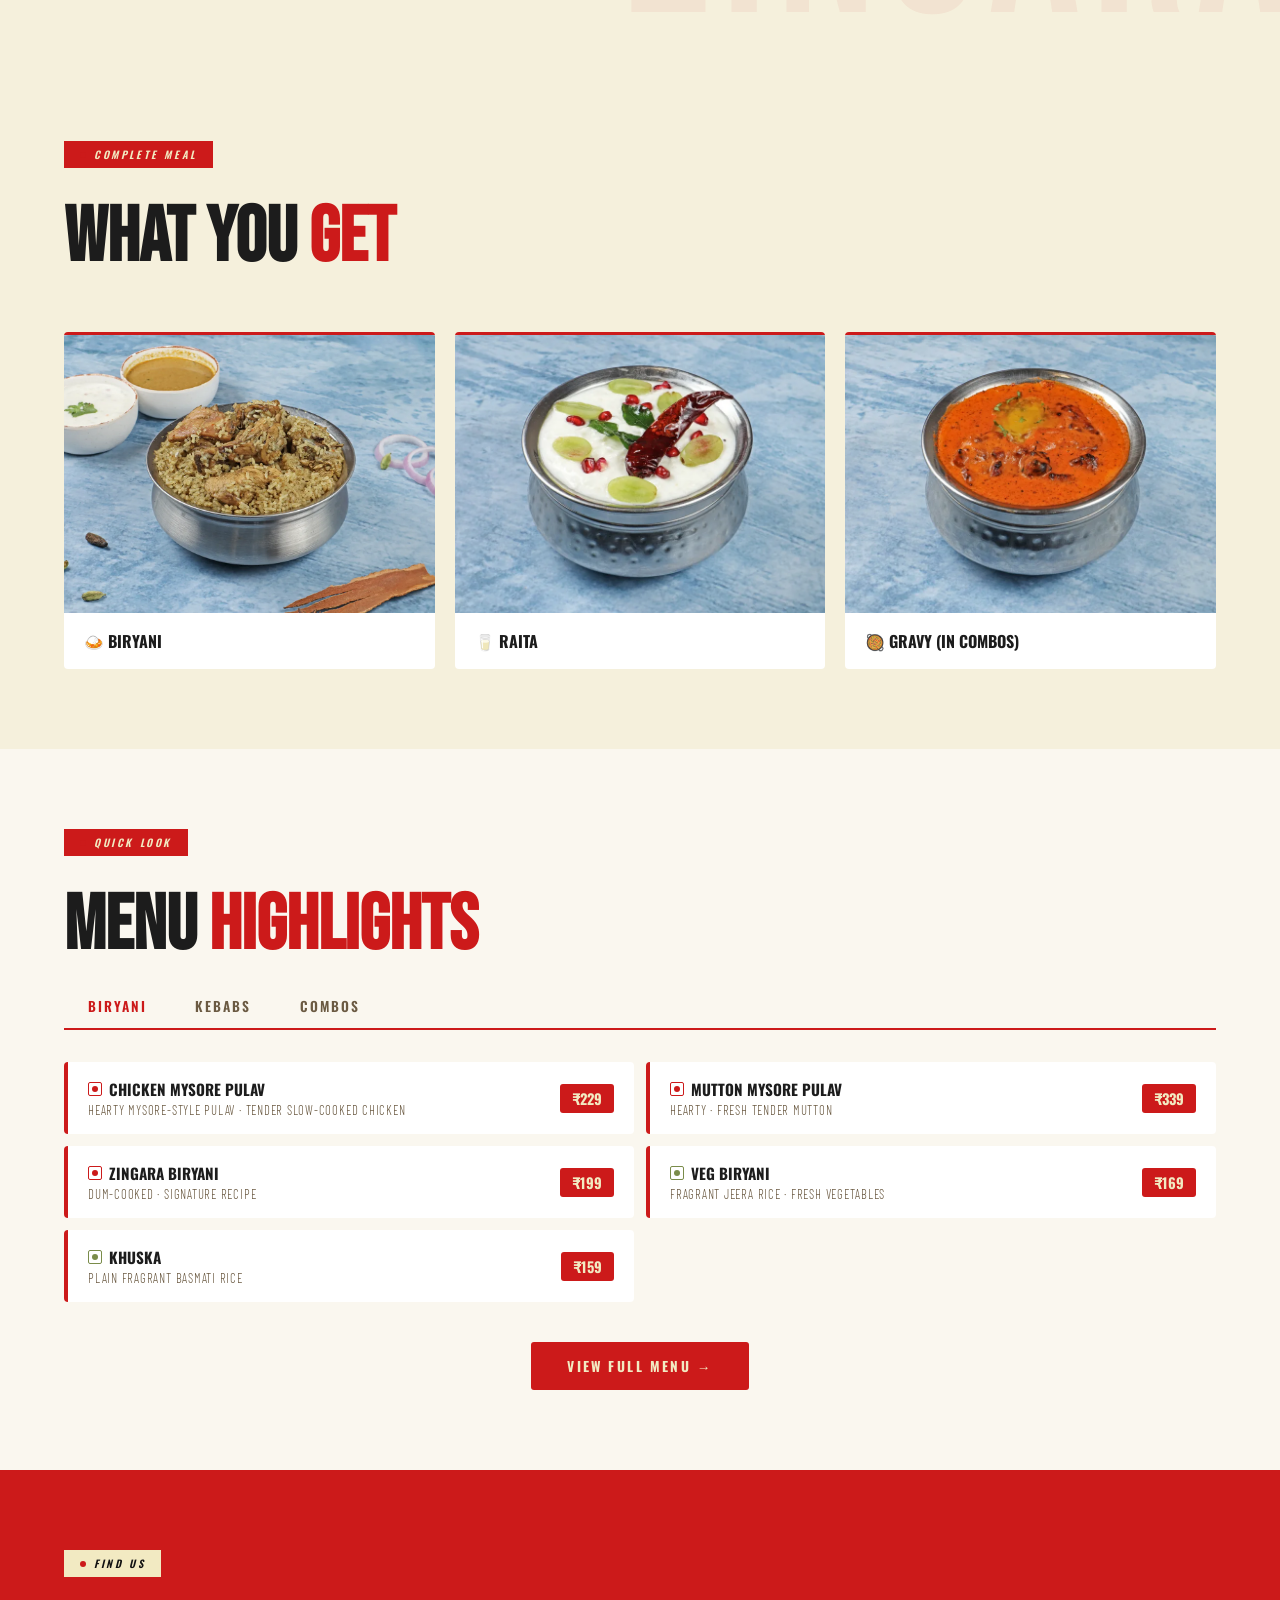
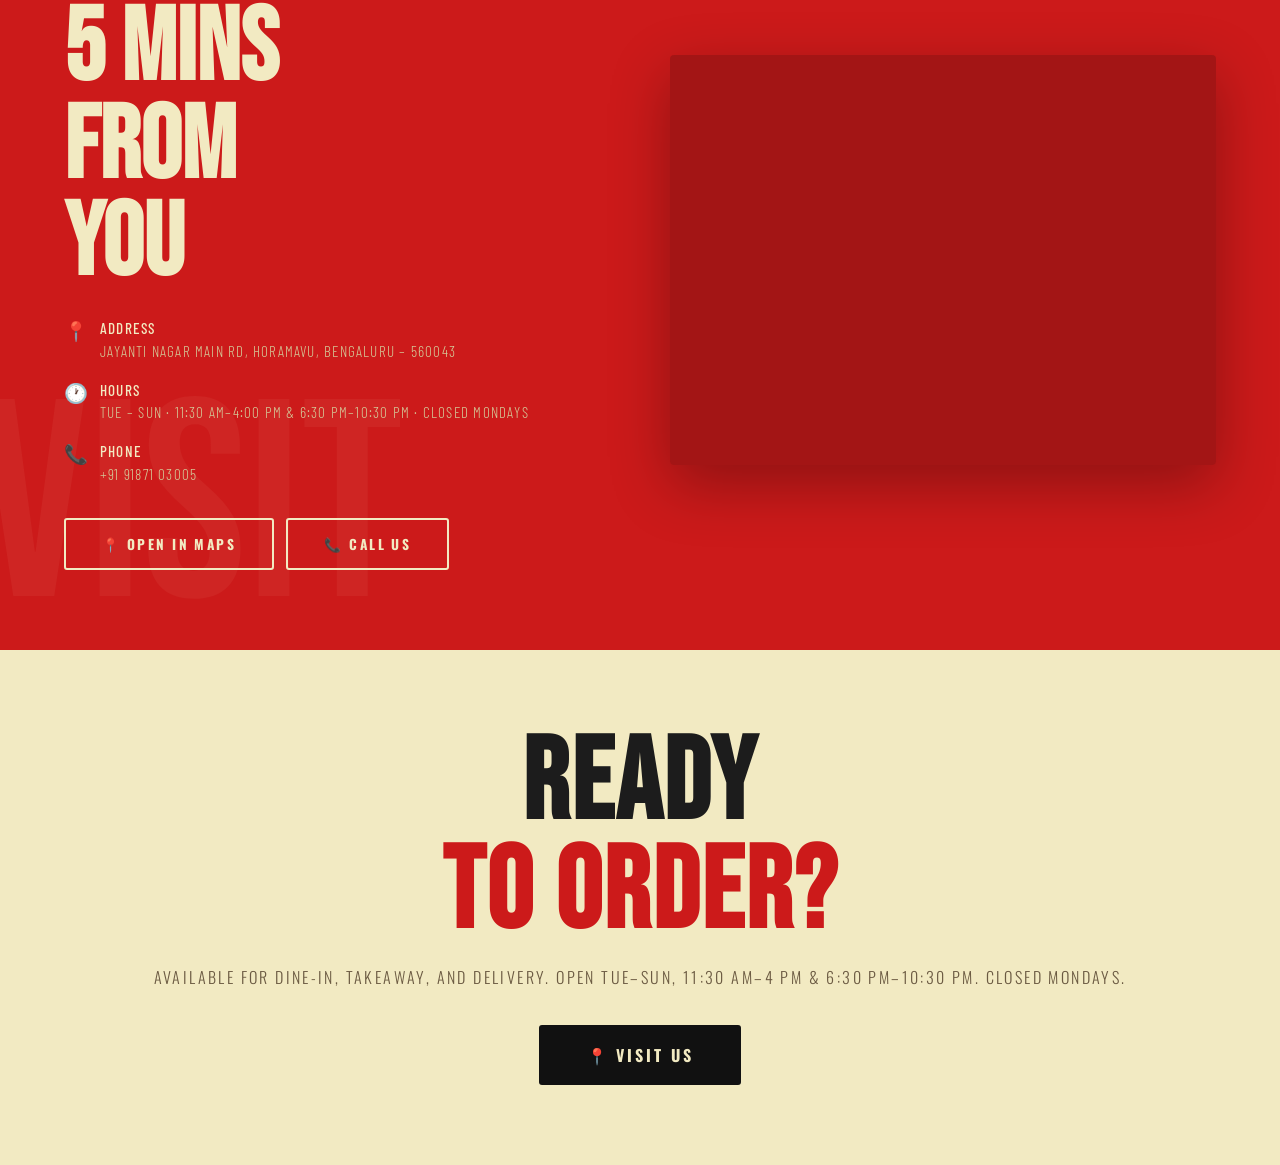
==== commit f9dbbd7a: "Update website content" ====
--- a/index.html
+++ b/index.html
@@ -9,6 +9,7 @@
   <meta name="description" content="Zingara Restaurant in Horamavu, Bangalore. Rated 4.3⭐ for authentic dum biryani, Chicken Mysore Pulav, Mutton Biryani & more. Call 09187103005 or order on Swiggy & Zomato.">
   <meta name="keywords" content="biryani horamavu, best biryani bangalore, zingara restaurant, chicken biryani near me, mutton biryani horamavu, food delivery horamavu">
   <meta name="robots" content="index, follow">
+  <meta name="google-site-verification" content="fYIxQ-P6Kwm8jFym6vhorjuwwiAXkZzopwylp0sRnKA" />
 
   <!-- Open Graph -->
   <meta property="og:title" content="Zingara Restaurant — Best Biryani in Horamavu, Bangalore">
@@ -58,7 +59,7 @@
     },
     "servesCuisine": ["Multi-Cuisine", "Biryani", "Kebabs", "North Indian"],
     "priceRange": "₹400–₹600",
-    "openingHours": ["Mo-Su 11:30-15:30", "Mo-Su 18:30-22:30"],
+    "openingHours": ["Tu-Su 11:30-16:00", "Tu-Su 18:30-22:30"],
     "url": "https://zingara.in",
     "hasMap": "https://maps.app.goo.gl/2zYzayMaxCLqLi6e7"
   }
@@ -316,7 +317,7 @@
       <div class="why-item">
         <div class="why-num">04</div>
         <div class="why-title">Consistently Good</div>
-        <p class="why-desc">Open daily 11:30 AM–3:30 PM &amp; 6:30 PM–10:30 PM. Whether it's a lazy lunch or an evening dinner — the food is the same quality either way.</p>
+        <p class="why-desc">Open Tue–Sun, 11:30 AM–4 PM &amp; 6:30 PM–10:30 PM. Closed Mondays. Whether it's a lazy lunch or an evening dinner — the food is the same quality either way.</p>
       </div>
     </div>
   </div>
@@ -503,7 +504,7 @@
         <span class="location-icon">🕐</span>
         <div class="location-info">
           <strong>Hours</strong>
-          Monday – Sunday · 11:30 AM–3:30 PM &amp; 6:30 PM–10:30 PM
+          Tue – Sun · 11:30 AM–4:00 PM &amp; 6:30 PM–10:30 PM · Closed Mondays
         </div>
       </div>
       <div class="location-detail">
@@ -536,26 +537,7 @@
 <section class="final-push" id="order-online" aria-label="Final call to action">
   <div class="container">
     <h2 >READY<br><span>TO ORDER?</span></h2>
-    <p >Available for dine-in, takeaway, and delivery. Open daily 11:30 AM–3:30 PM &amp; 6:30 PM–10:30 PM.</p>
+    <p >Available for dine-in, takeaway, and delivery. Open Tue–Sun, 11:30 AM–4 PM &amp; 6:30 PM–10:30 PM. Closed Mondays.</p>
     <div class="final-ctas">
       <a href="https://maps.app.goo.gl/2zYzayMaxCLqLi6e7" target="_blank" rel="noopener" class="btn btn-black" style="font-size:1rem; padding:18px 48px;">📍 Visit Us</a>
-      <a href="https://www.swiggy.com/direct/brand/230006?source=swiggy-direct&subSource=google" target="_blank" rel="noopener" class="btn btn-outline-red">Order on Swiggy</a>
-      <a href="https://link.zomato.com/xqzv/rshare?id=133623290305633fe" target="_blank" rel="noopener" class="btn btn-outline-red">Order on Zomato</a>
-      <a href="tel:+919187103005" class="btn btn-outline-red">📞 Call to Order</a>
-    </div>
-  </div>
-</section>
-
-<!-- ── FOOTER ── -->
-<footer id="site-footer"></footer>
-
-<!-- ── FLOATING BUTTONS ── -->
-<div class="floating-btns" aria-label="Quick contact">
-  <a href="tel:+919187103005" class="floating-btn floating-call" title="Call Us" aria-label="Call Zingara">📞</a>
-</div>
-
-<!-- Scripts -->
-<script src="js/components.js"></script>
-<script src="js/main.js"></script>
-</body>
-</html>
+      <a href="https://www.swiggy.com/direct/brand/230006?source=swiggy-direct&subSource=google" target="_blank" rel="noopener
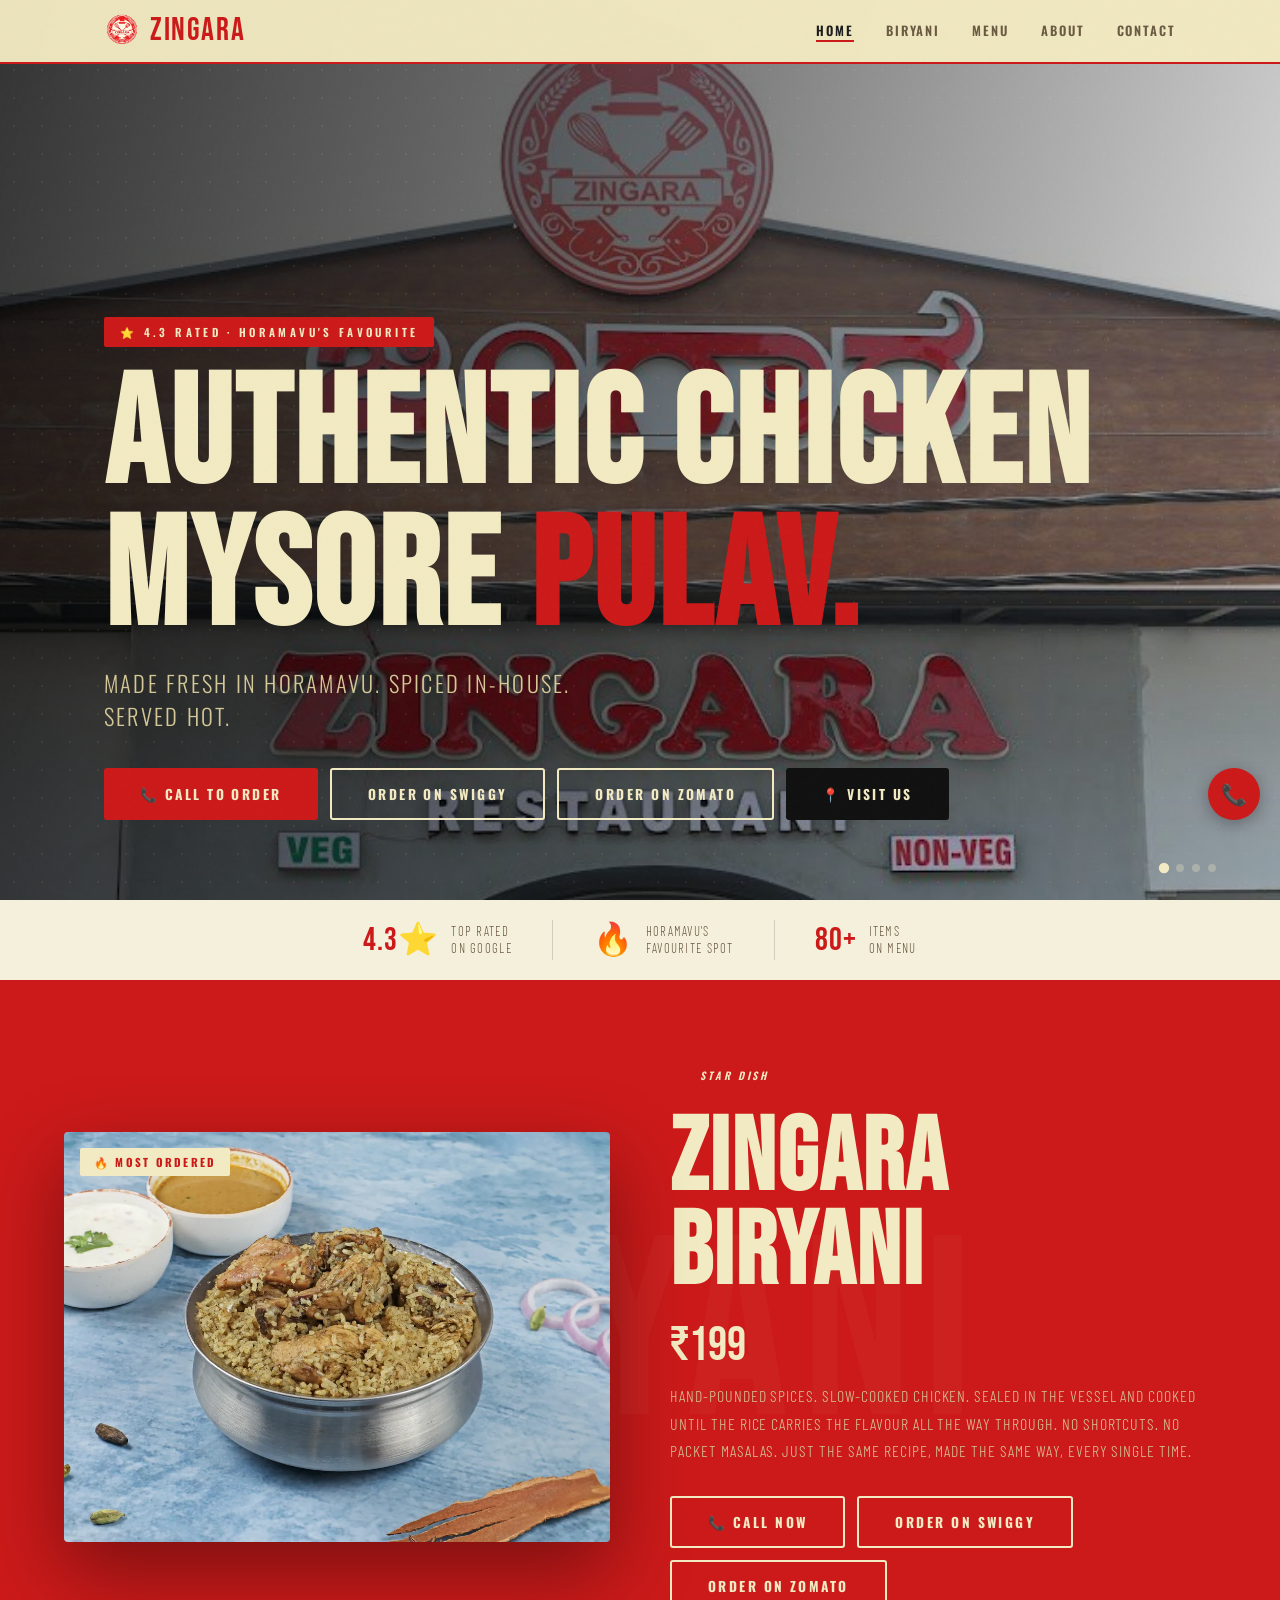
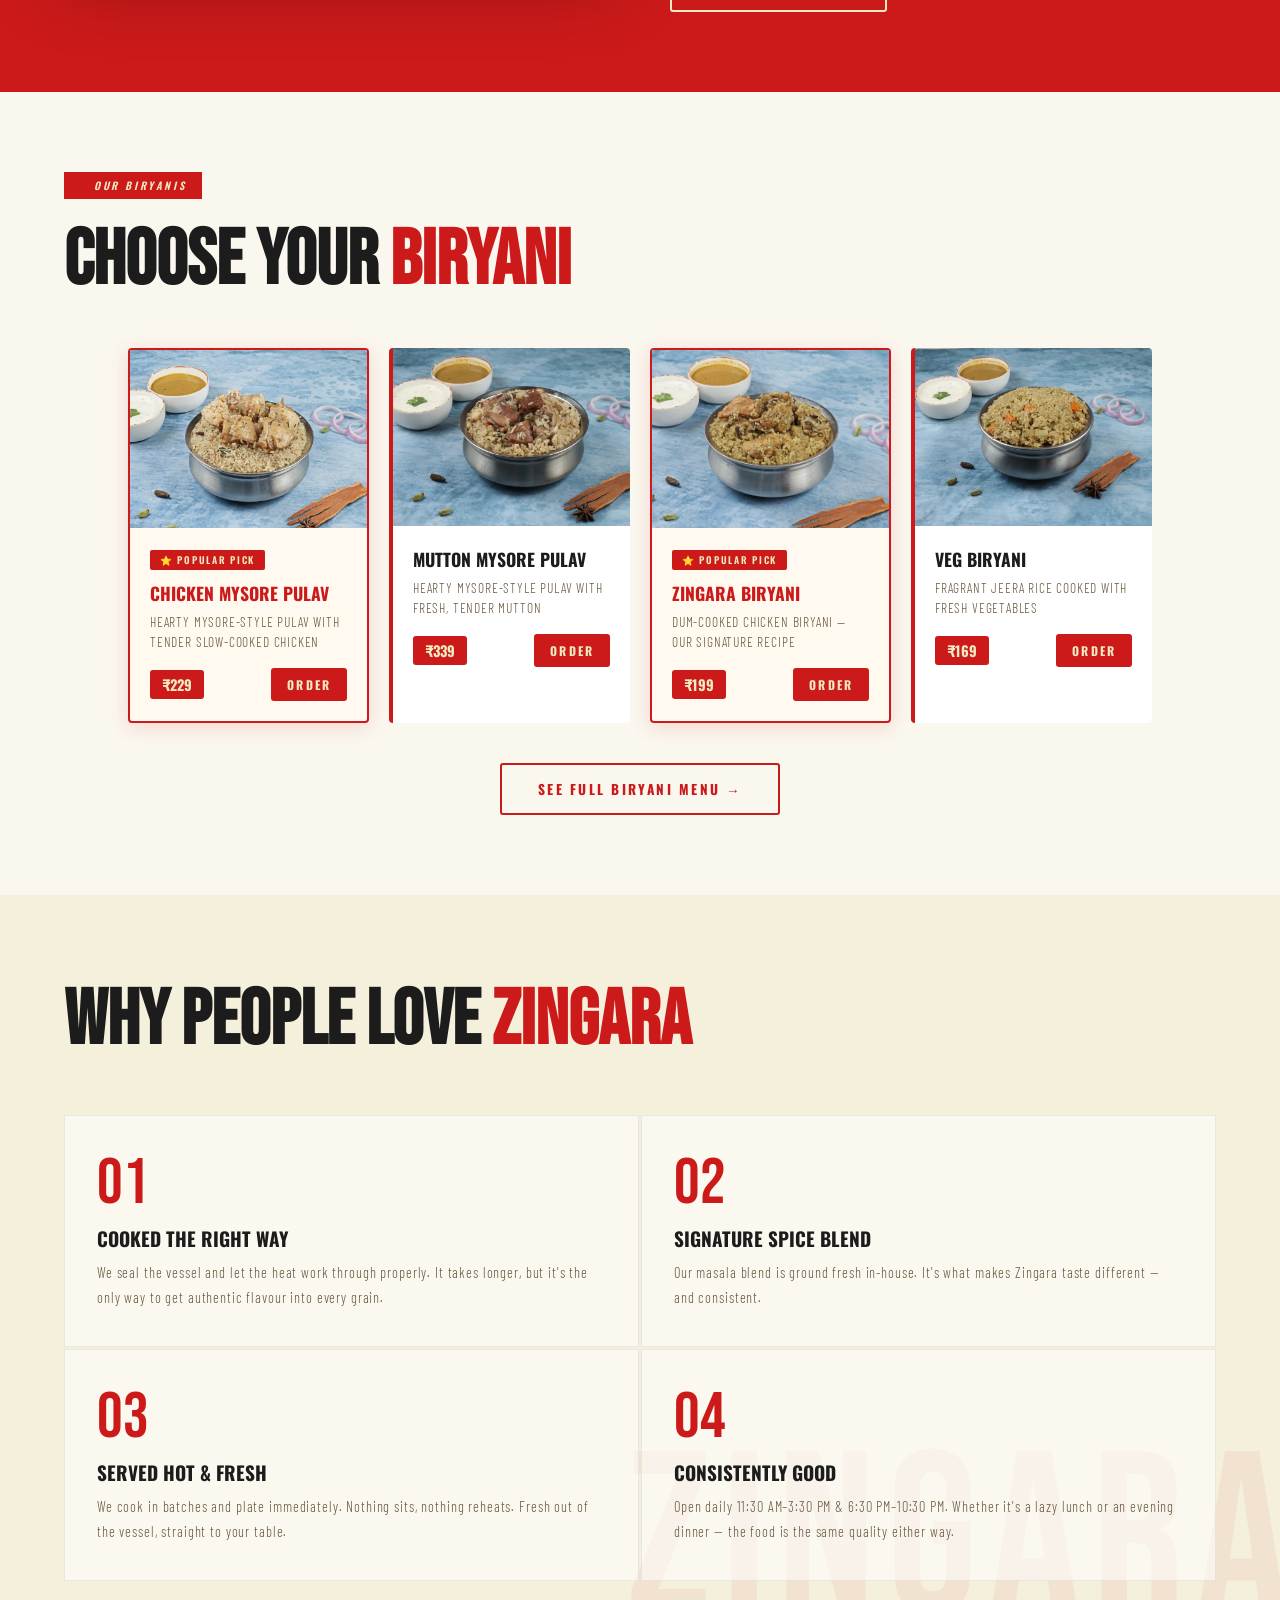
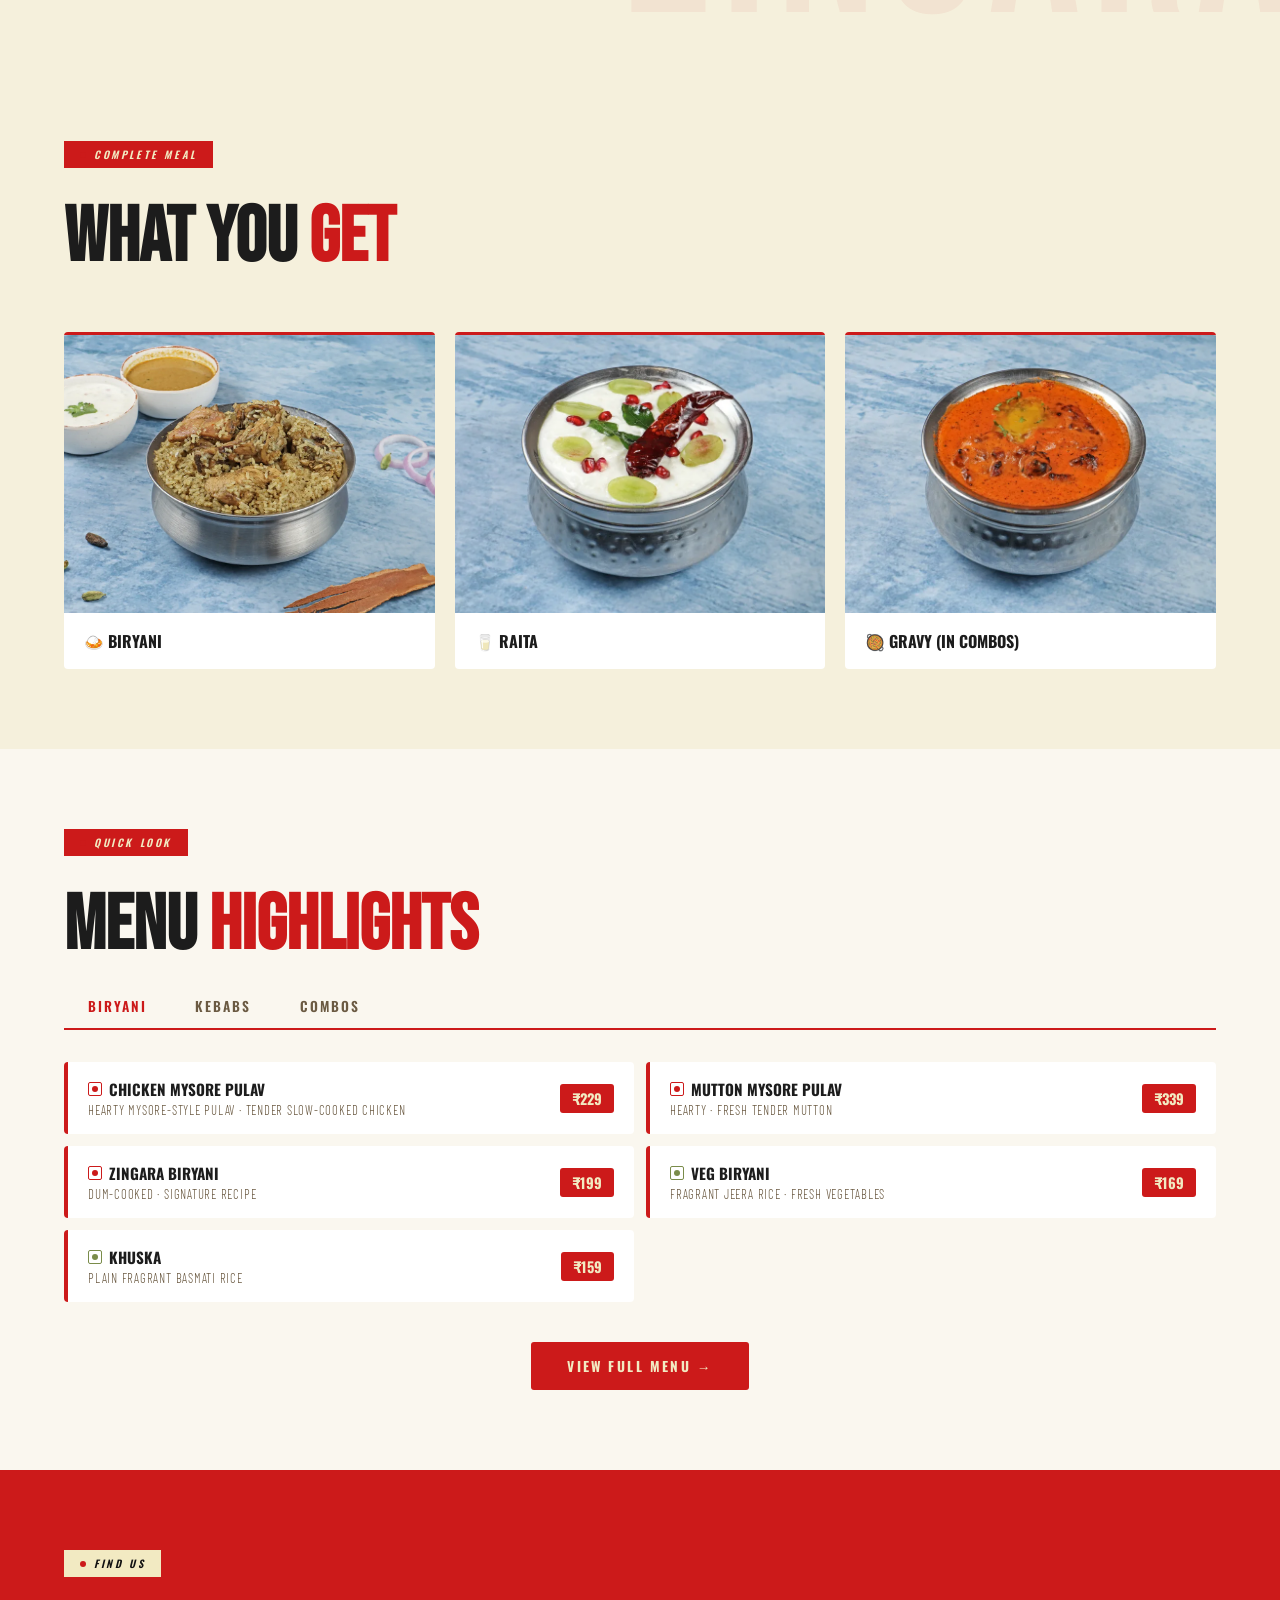
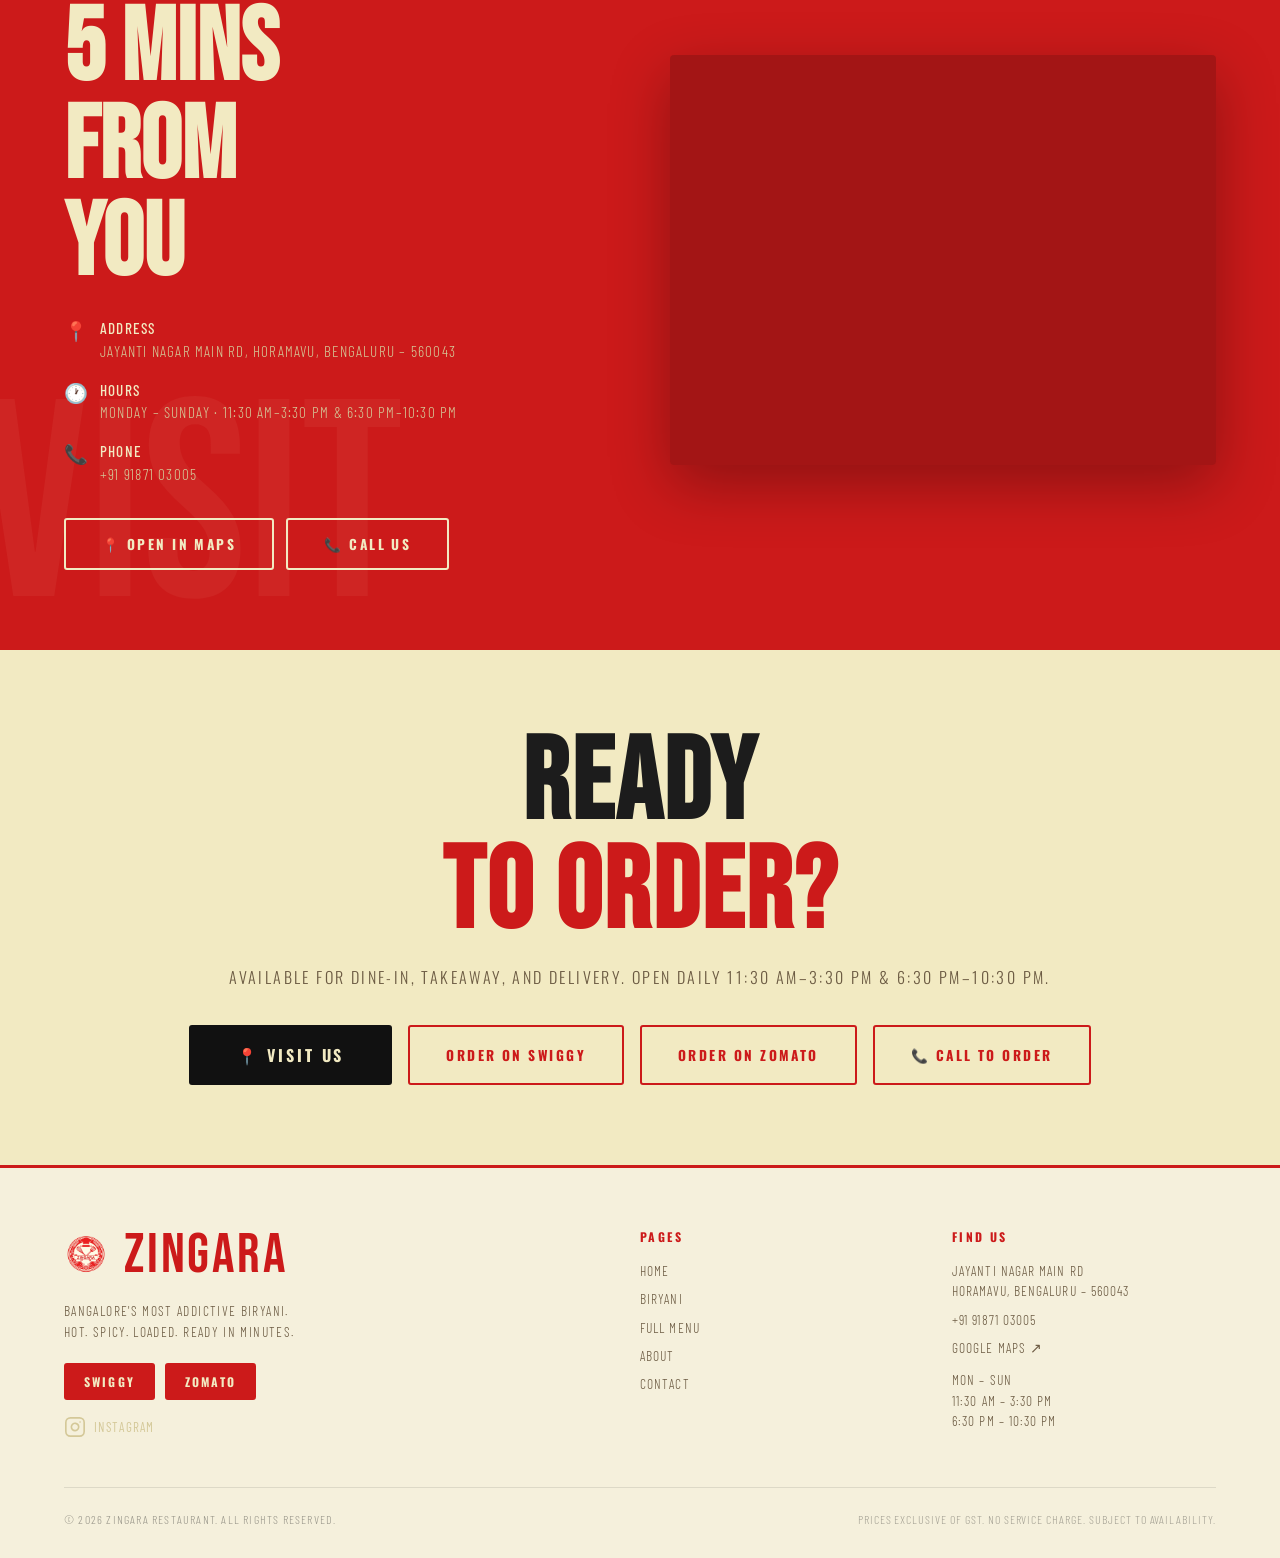
==== commit 2f557c9b: "Revert "Update website content" This reverts commit f9dbbd7aceca978fba7b9a8a86514ce8f56cf7ce." ====
--- a/index.html
+++ b/index.html
@@ -9,7 +9,6 @@
   <meta name="description" content="Zingara Restaurant in Horamavu, Bangalore. Rated 4.3⭐ for authentic dum biryani, Chicken Mysore Pulav, Mutton Biryani & more. Call 09187103005 or order on Swiggy & Zomato.">
   <meta name="keywords" content="biryani horamavu, best biryani bangalore, zingara restaurant, chicken biryani near me, mutton biryani horamavu, food delivery horamavu">
   <meta name="robots" content="index, follow">
-  <meta name="google-site-verification" content="fYIxQ-P6Kwm8jFym6vhorjuwwiAXkZzopwylp0sRnKA" />
 
   <!-- Open Graph -->
   <meta property="og:title" content="Zingara Restaurant — Best Biryani in Horamavu, Bangalore">
@@ -59,7 +58,7 @@
     },
     "servesCuisine": ["Multi-Cuisine", "Biryani", "Kebabs", "North Indian"],
     "priceRange": "₹400–₹600",
-    "openingHours": ["Tu-Su 11:30-16:00", "Tu-Su 18:30-22:30"],
+    "openingHours": ["Mo-Su 11:30-15:30", "Mo-Su 18:30-22:30"],
     "url": "https://zingara.in",
     "hasMap": "https://maps.app.goo.gl/2zYzayMaxCLqLi6e7"
   }
@@ -317,7 +316,7 @@
       <div class="why-item">
         <div class="why-num">04</div>
         <div class="why-title">Consistently Good</div>
-        <p class="why-desc">Open Tue–Sun, 11:30 AM–4 PM &amp; 6:30 PM–10:30 PM. Closed Mondays. Whether it's a lazy lunch or an evening dinner — the food is the same quality either way.</p>
+        <p class="why-desc">Open daily 11:30 AM–3:30 PM &amp; 6:30 PM–10:30 PM. Whether it's a lazy lunch or an evening dinner — the food is the same quality either way.</p>
       </div>
     </div>
   </div>
@@ -504,7 +503,7 @@
         <span class="location-icon">🕐</span>
         <div class="location-info">
           <strong>Hours</strong>
-          Tue – Sun · 11:30 AM–4:00 PM &amp; 6:30 PM–10:30 PM · Closed Mondays
+          Monday – Sunday · 11:30 AM–3:30 PM &amp; 6:30 PM–10:30 PM
         </div>
       </div>
       <div class="location-detail">
@@ -537,7 +536,26 @@
 <section class="final-push" id="order-online" aria-label="Final call to action">
   <div class="container">
     <h2 >READY<br><span>TO ORDER?</span></h2>
-    <p >Available for dine-in, takeaway, and delivery. Open Tue–Sun, 11:30 AM–4 PM &amp; 6:30 PM–10:30 PM. Closed Mondays.</p>
+    <p >Available for dine-in, takeaway, and delivery. Open daily 11:30 AM–3:30 PM &amp; 6:30 PM–10:30 PM.</p>
     <div class="final-ctas">
       <a href="https://maps.app.goo.gl/2zYzayMaxCLqLi6e7" target="_blank" rel="noopener" class="btn btn-black" style="font-size:1rem; padding:18px 48px;">📍 Visit Us</a>
-      <a href="https://www.swiggy.com/direct/brand/230006?source=swiggy-direct&subSource=google" target="_blank" rel="noopener+      <a href="https://www.swiggy.com/direct/brand/230006?source=swiggy-direct&subSource=google" target="_blank" rel="noopener" class="btn btn-outline-red">Order on Swiggy</a>
+      <a href="https://link.zomato.com/xqzv/rshare?id=133623290305633fe" target="_blank" rel="noopener" class="btn btn-outline-red">Order on Zomato</a>
+      <a href="tel:+919187103005" class="btn btn-outline-red">📞 Call to Order</a>
+    </div>
+  </div>
+</section>
+
+<!-- ── FOOTER ── -->
+<footer id="site-footer"></footer>
+
+<!-- ── FLOATING BUTTONS ── -->
+<div class="floating-btns" aria-label="Quick contact">
+  <a href="tel:+919187103005" class="floating-btn floating-call" title="Call Us" aria-label="Call Zingara">📞</a>
+</div>
+
+<!-- Scripts -->
+<script src="js/components.js"></script>
+<script src="js/main.js"></script>
+</body>
+</html>
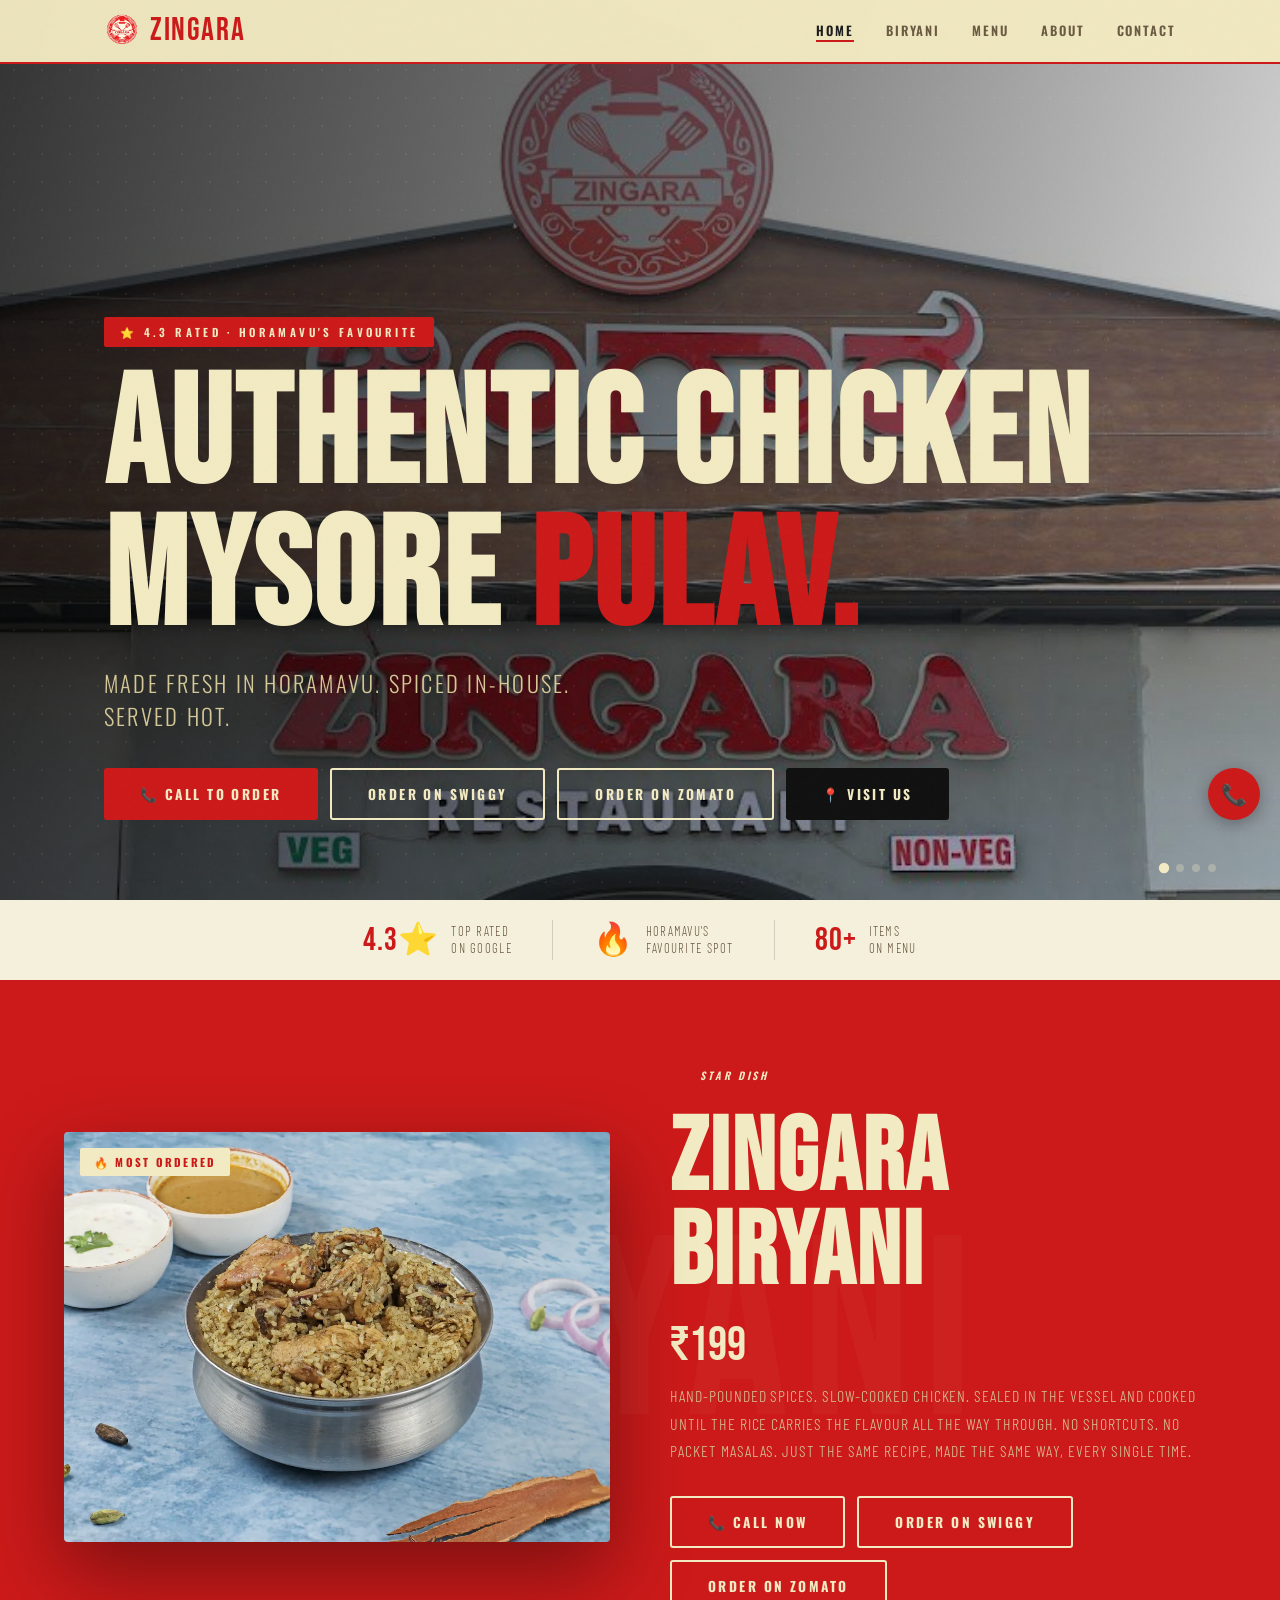
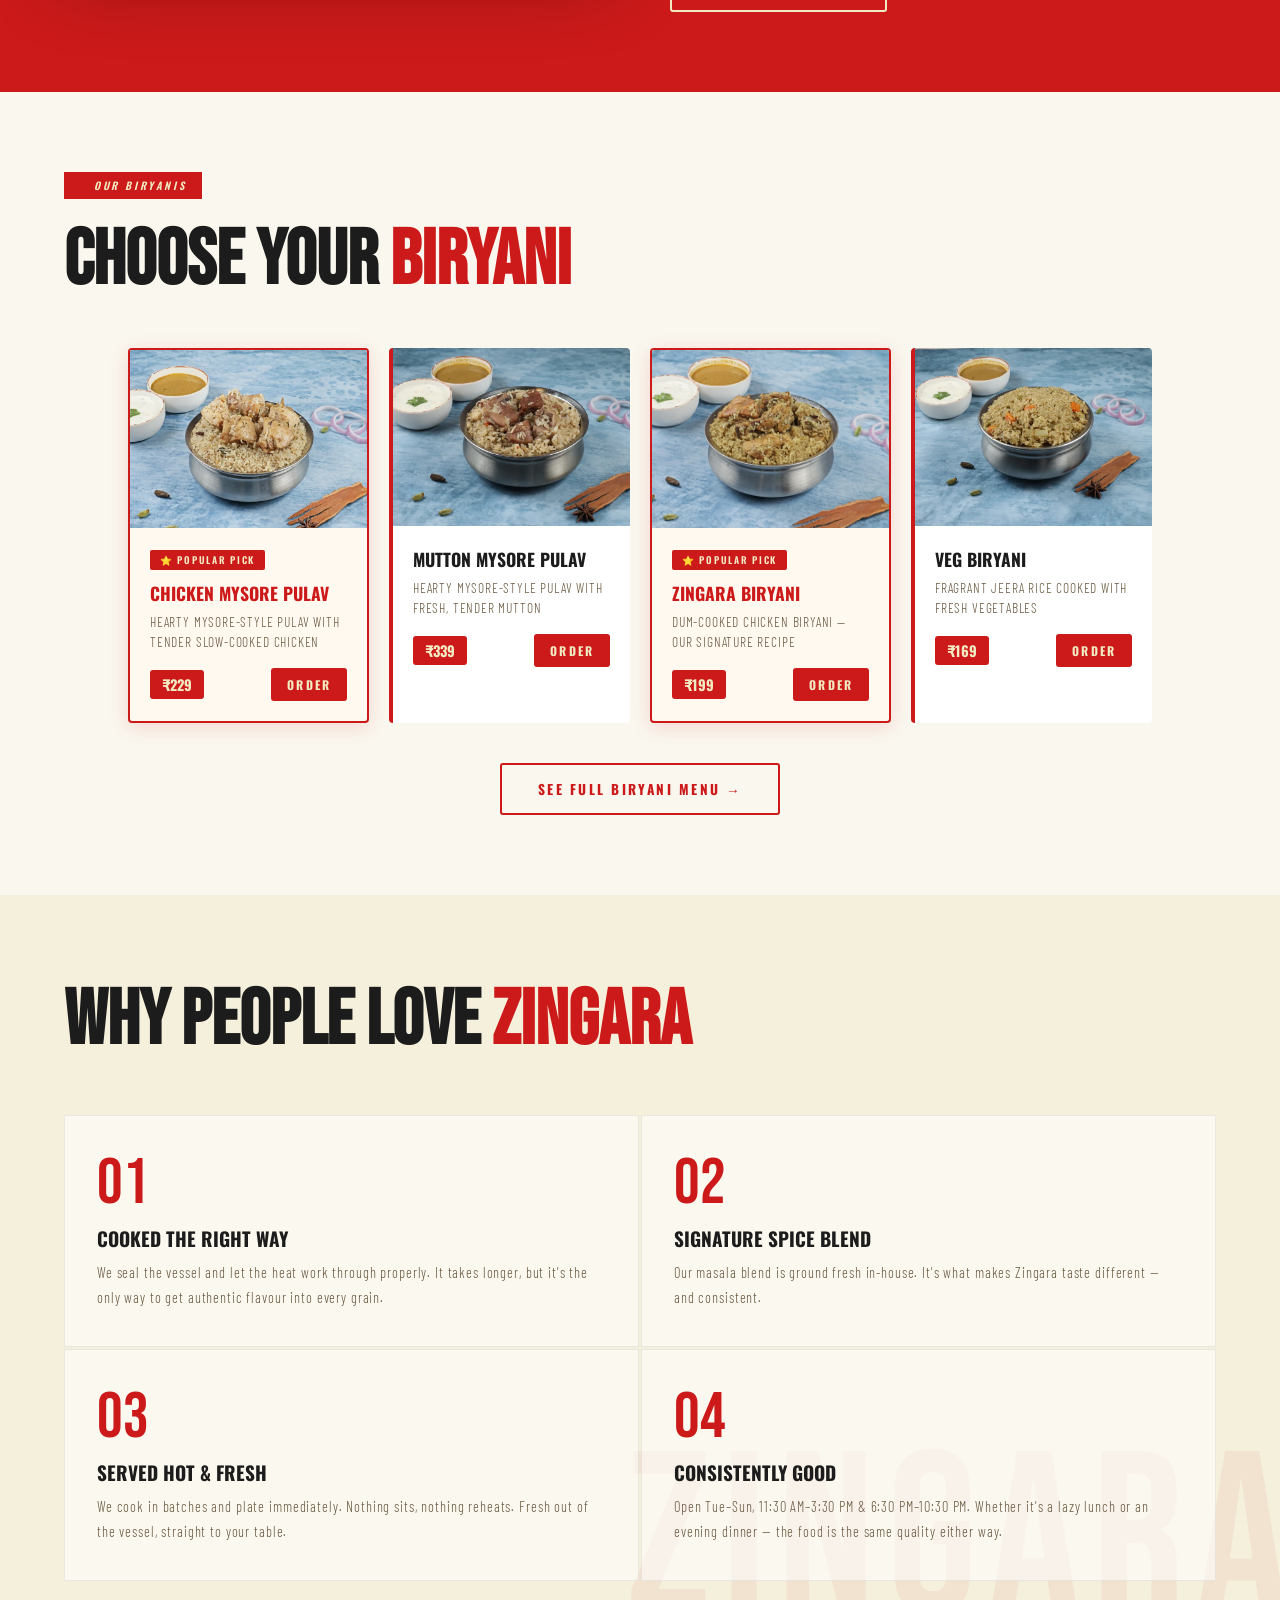
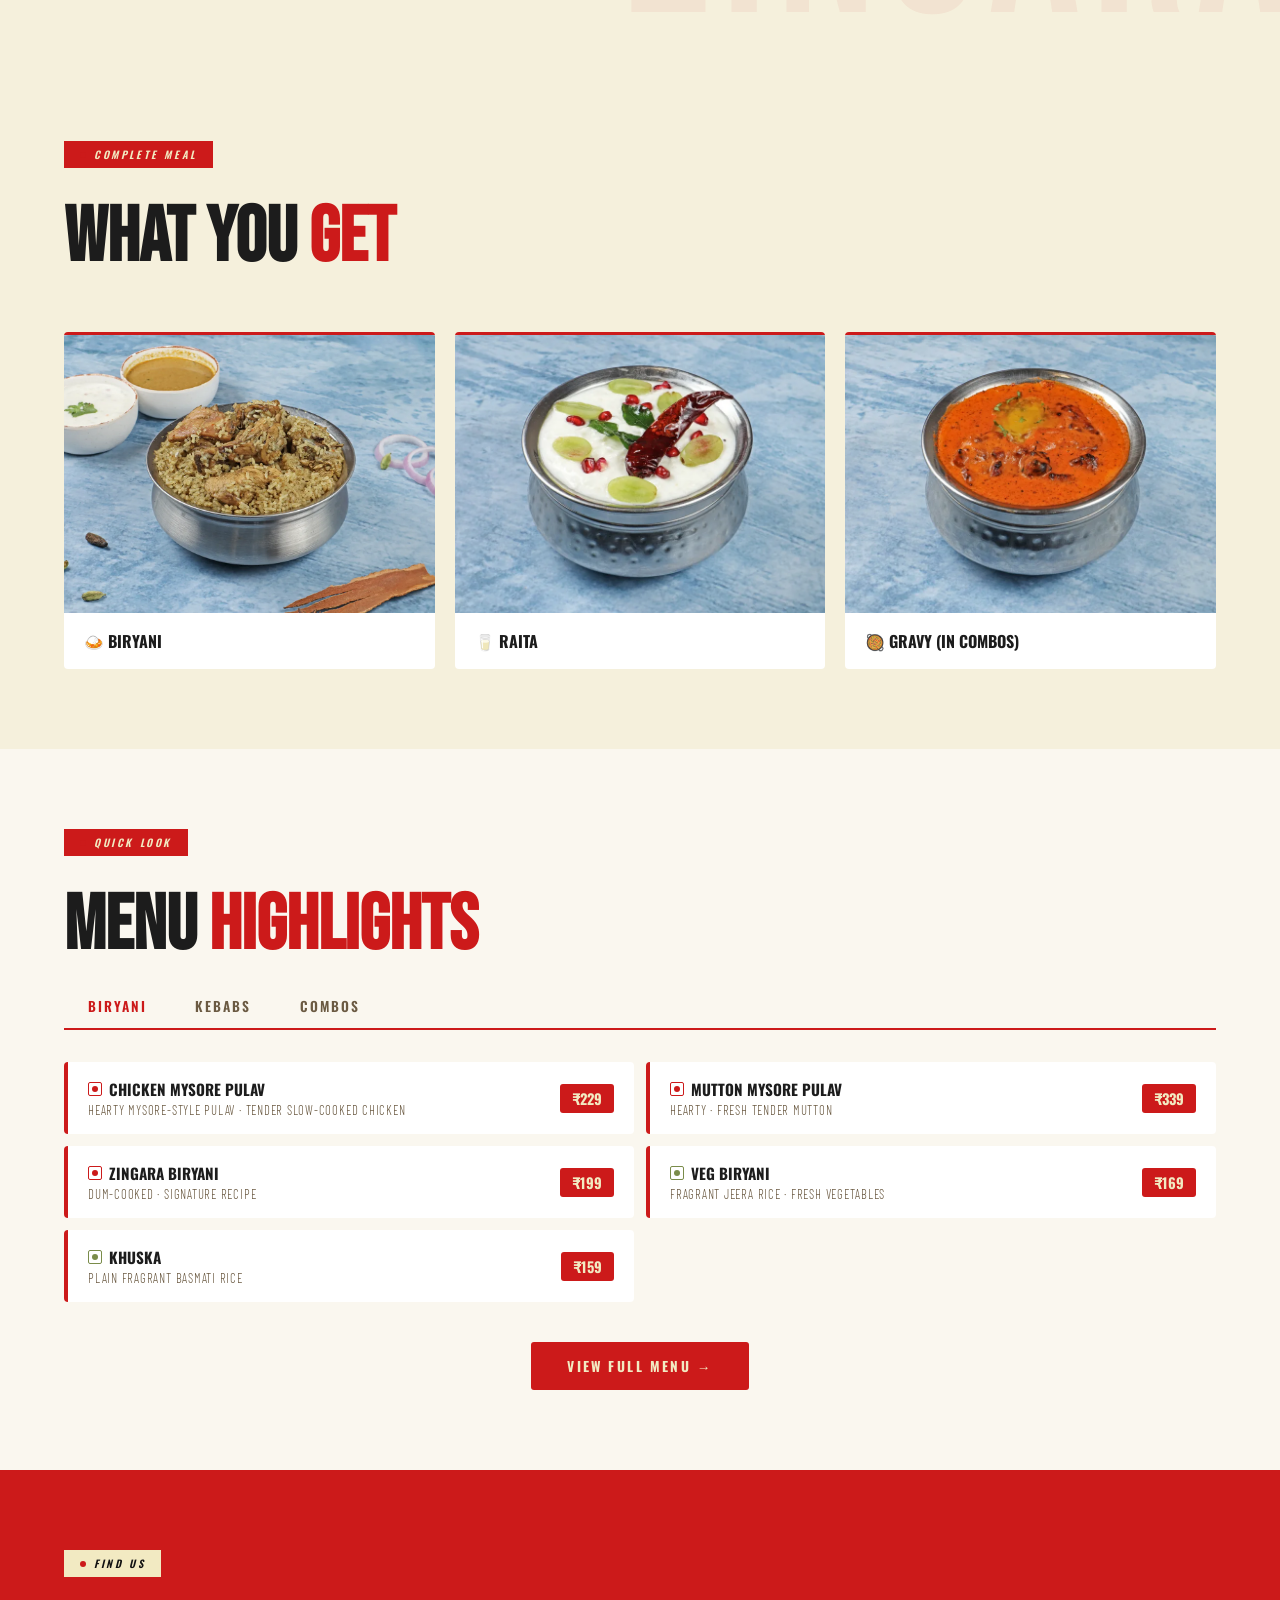
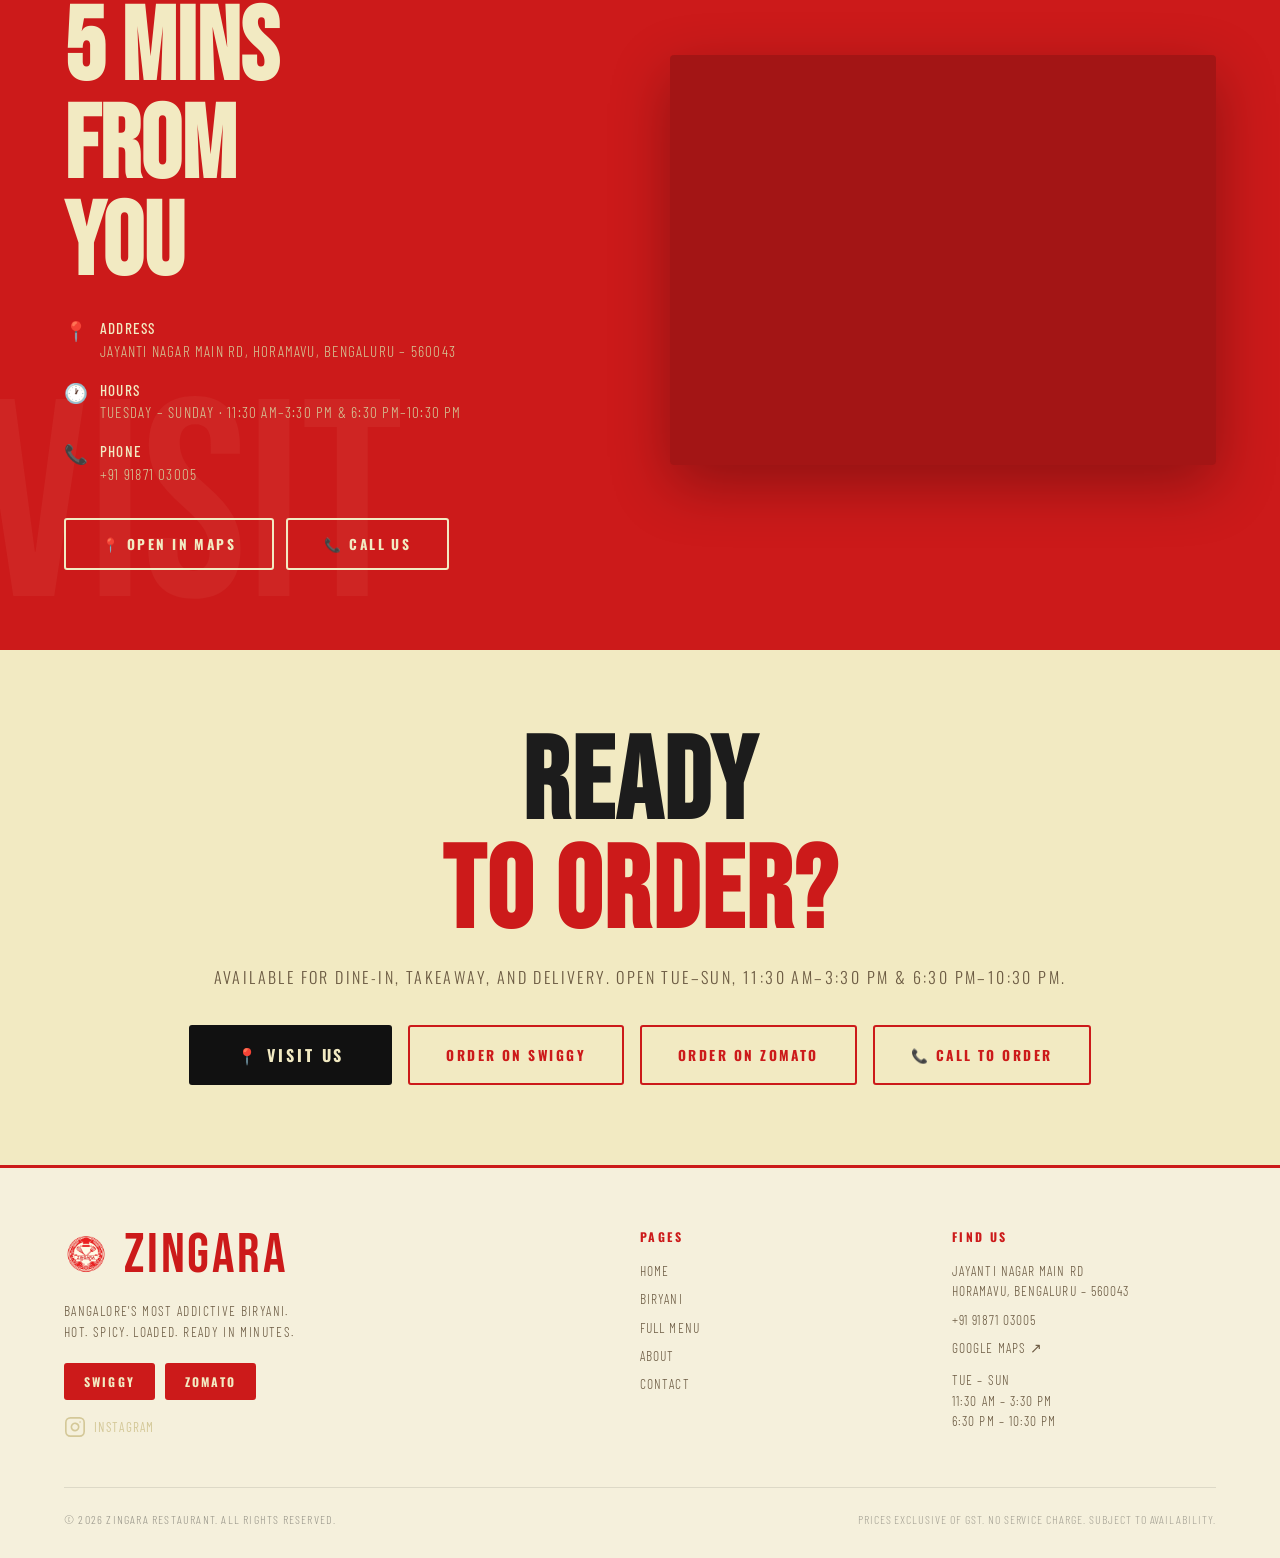
==== commit 9515dfc1: "Update timings: Monday holiday" ====
--- a/index.html
+++ b/index.html
@@ -58,7 +58,7 @@
     },
     "servesCuisine": ["Multi-Cuisine", "Biryani", "Kebabs", "North Indian"],
     "priceRange": "₹400–₹600",
-    "openingHours": ["Mo-Su 11:30-15:30", "Mo-Su 18:30-22:30"],
+    "openingHours": ["Tu-Su 11:30-15:30", "Tu-Su 18:30-22:30"],
     "url": "https://zingara.in",
     "hasMap": "https://maps.app.goo.gl/2zYzayMaxCLqLi6e7"
   }
@@ -316,7 +316,7 @@
       <div class="why-item">
         <div class="why-num">04</div>
         <div class="why-title">Consistently Good</div>
-        <p class="why-desc">Open daily 11:30 AM–3:30 PM &amp; 6:30 PM–10:30 PM. Whether it's a lazy lunch or an evening dinner — the food is the same quality either way.</p>
+        <p class="why-desc">Open Tue–Sun, 11:30 AM–3:30 PM &amp; 6:30 PM–10:30 PM. Whether it's a lazy lunch or an evening dinner — the food is the same quality either way.</p>
       </div>
     </div>
   </div>
@@ -503,7 +503,7 @@
         <span class="location-icon">🕐</span>
         <div class="location-info">
           <strong>Hours</strong>
-          Monday – Sunday · 11:30 AM–3:30 PM &amp; 6:30 PM–10:30 PM
+          Tuesday – Sunday · 11:30 AM–3:30 PM &amp; 6:30 PM–10:30 PM
         </div>
       </div>
       <div class="location-detail">
@@ -536,7 +536,7 @@
 <section class="final-push" id="order-online" aria-label="Final call to action">
   <div class="container">
     <h2 >READY<br><span>TO ORDER?</span></h2>
-    <p >Available for dine-in, takeaway, and delivery. Open daily 11:30 AM–3:30 PM &amp; 6:30 PM–10:30 PM.</p>
+    <p >Available for dine-in, takeaway, and delivery. Open Tue–Sun, 11:30 AM–3:30 PM &amp; 6:30 PM–10:30 PM.</p>
     <div class="final-ctas">
       <a href="https://maps.app.goo.gl/2zYzayMaxCLqLi6e7" target="_blank" rel="noopener" class="btn btn-black" style="font-size:1rem; padding:18px 48px;">📍 Visit Us</a>
       <a href="https://www.swiggy.com/direct/brand/230006?source=swiggy-direct&subSource=google" target="_blank" rel="noopener" class="btn btn-outline-red">Order on Swiggy</a>
